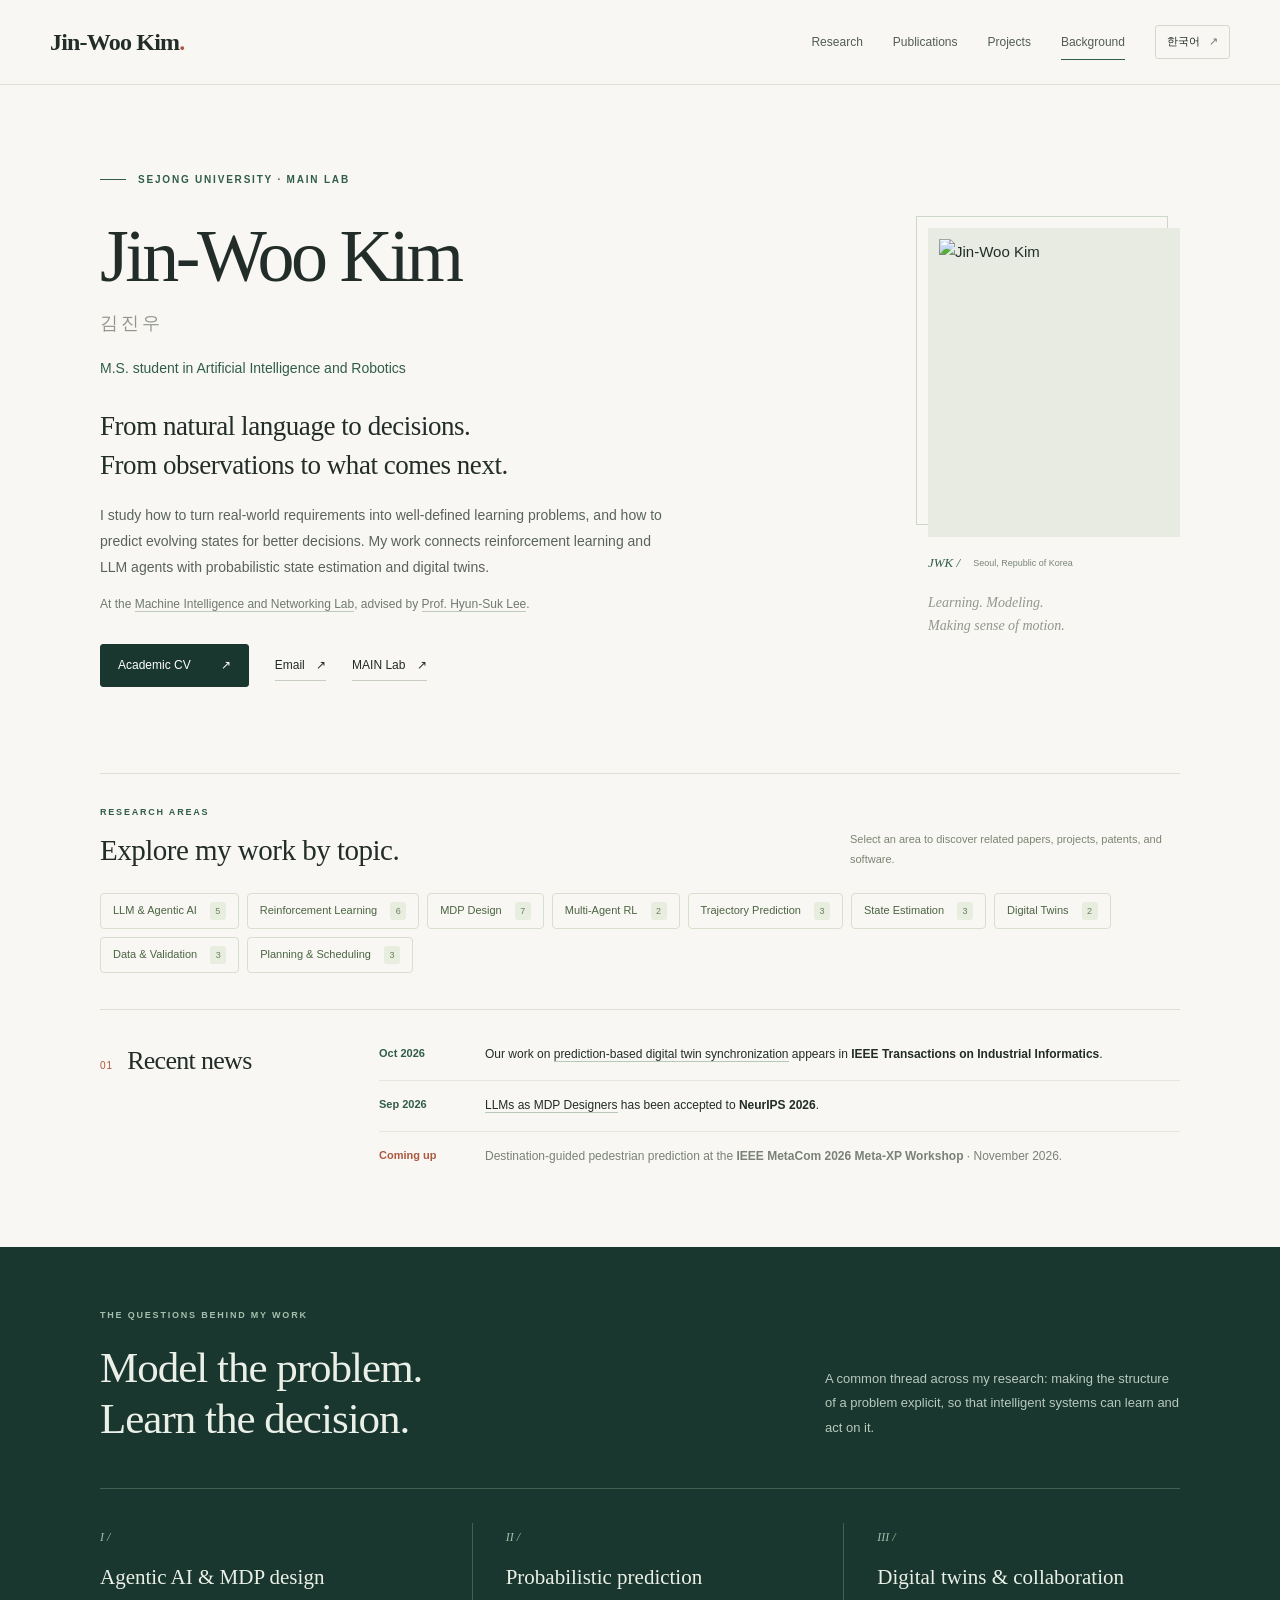
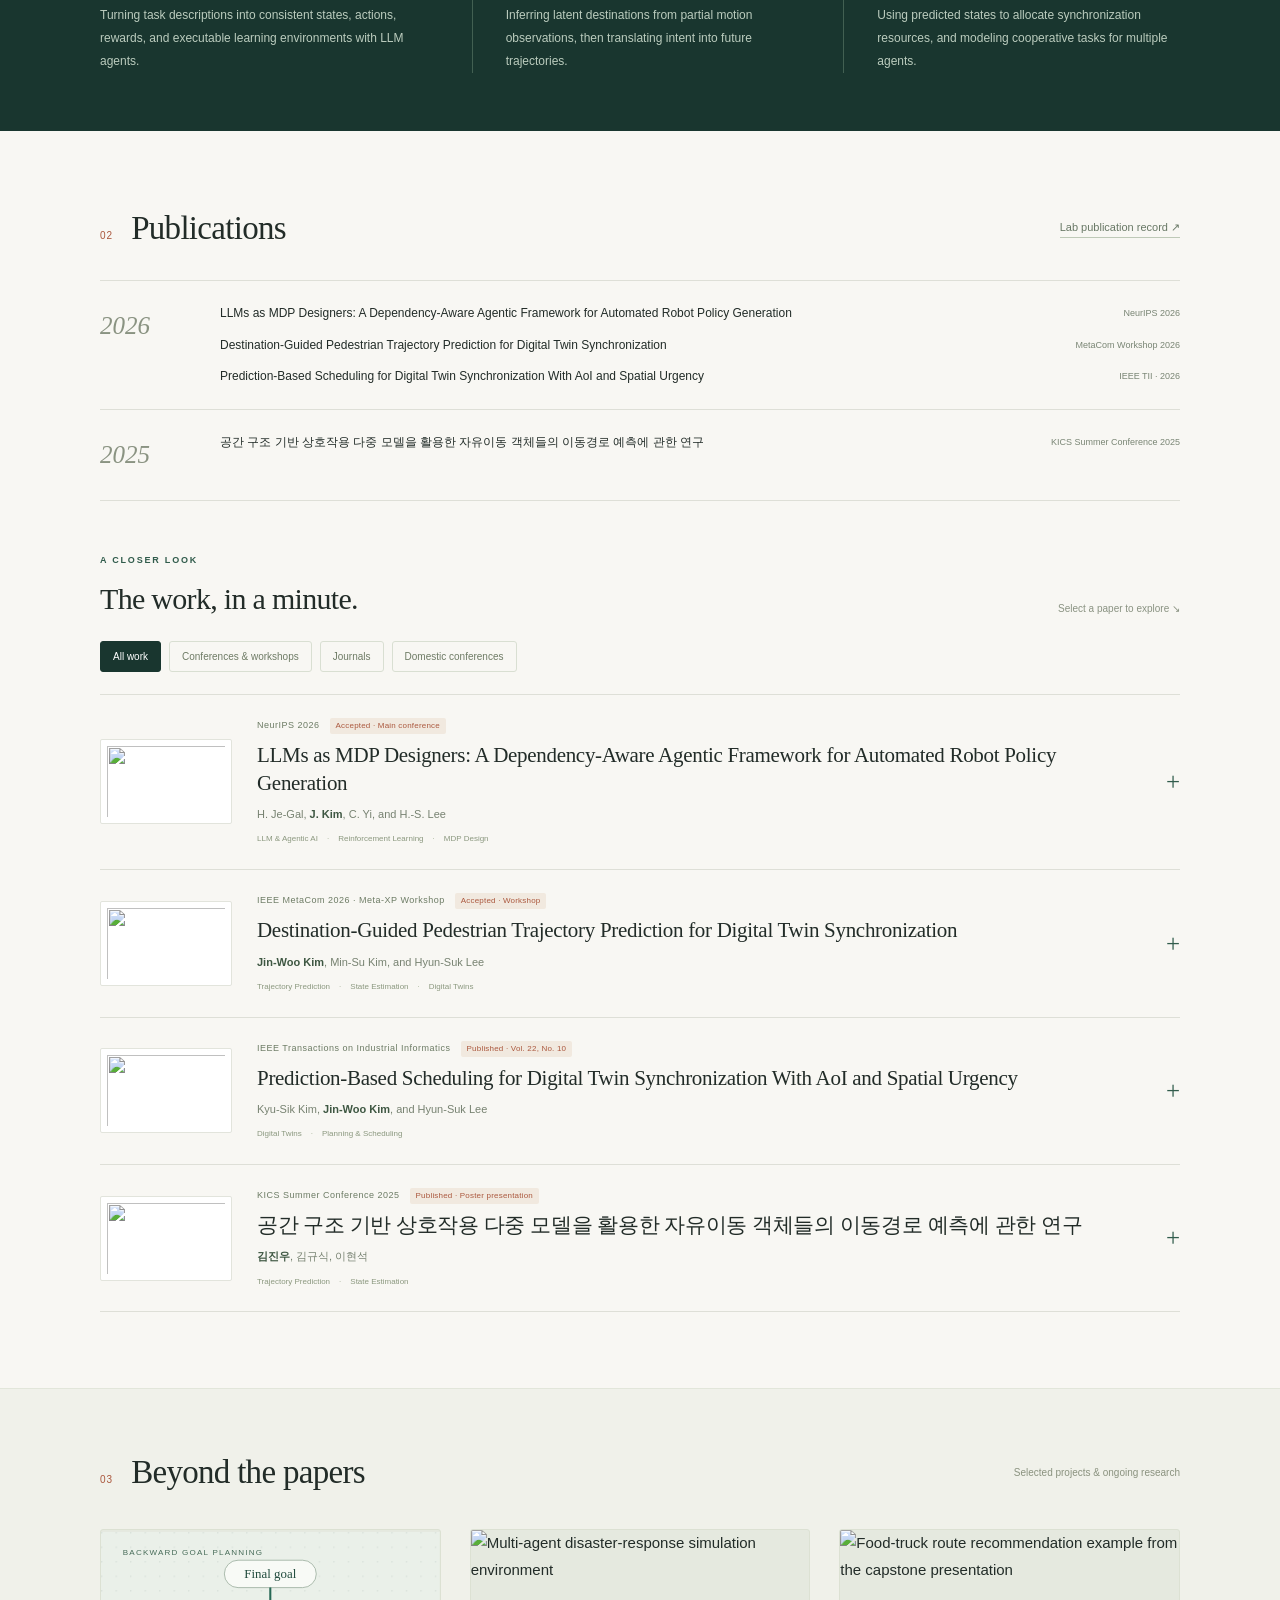
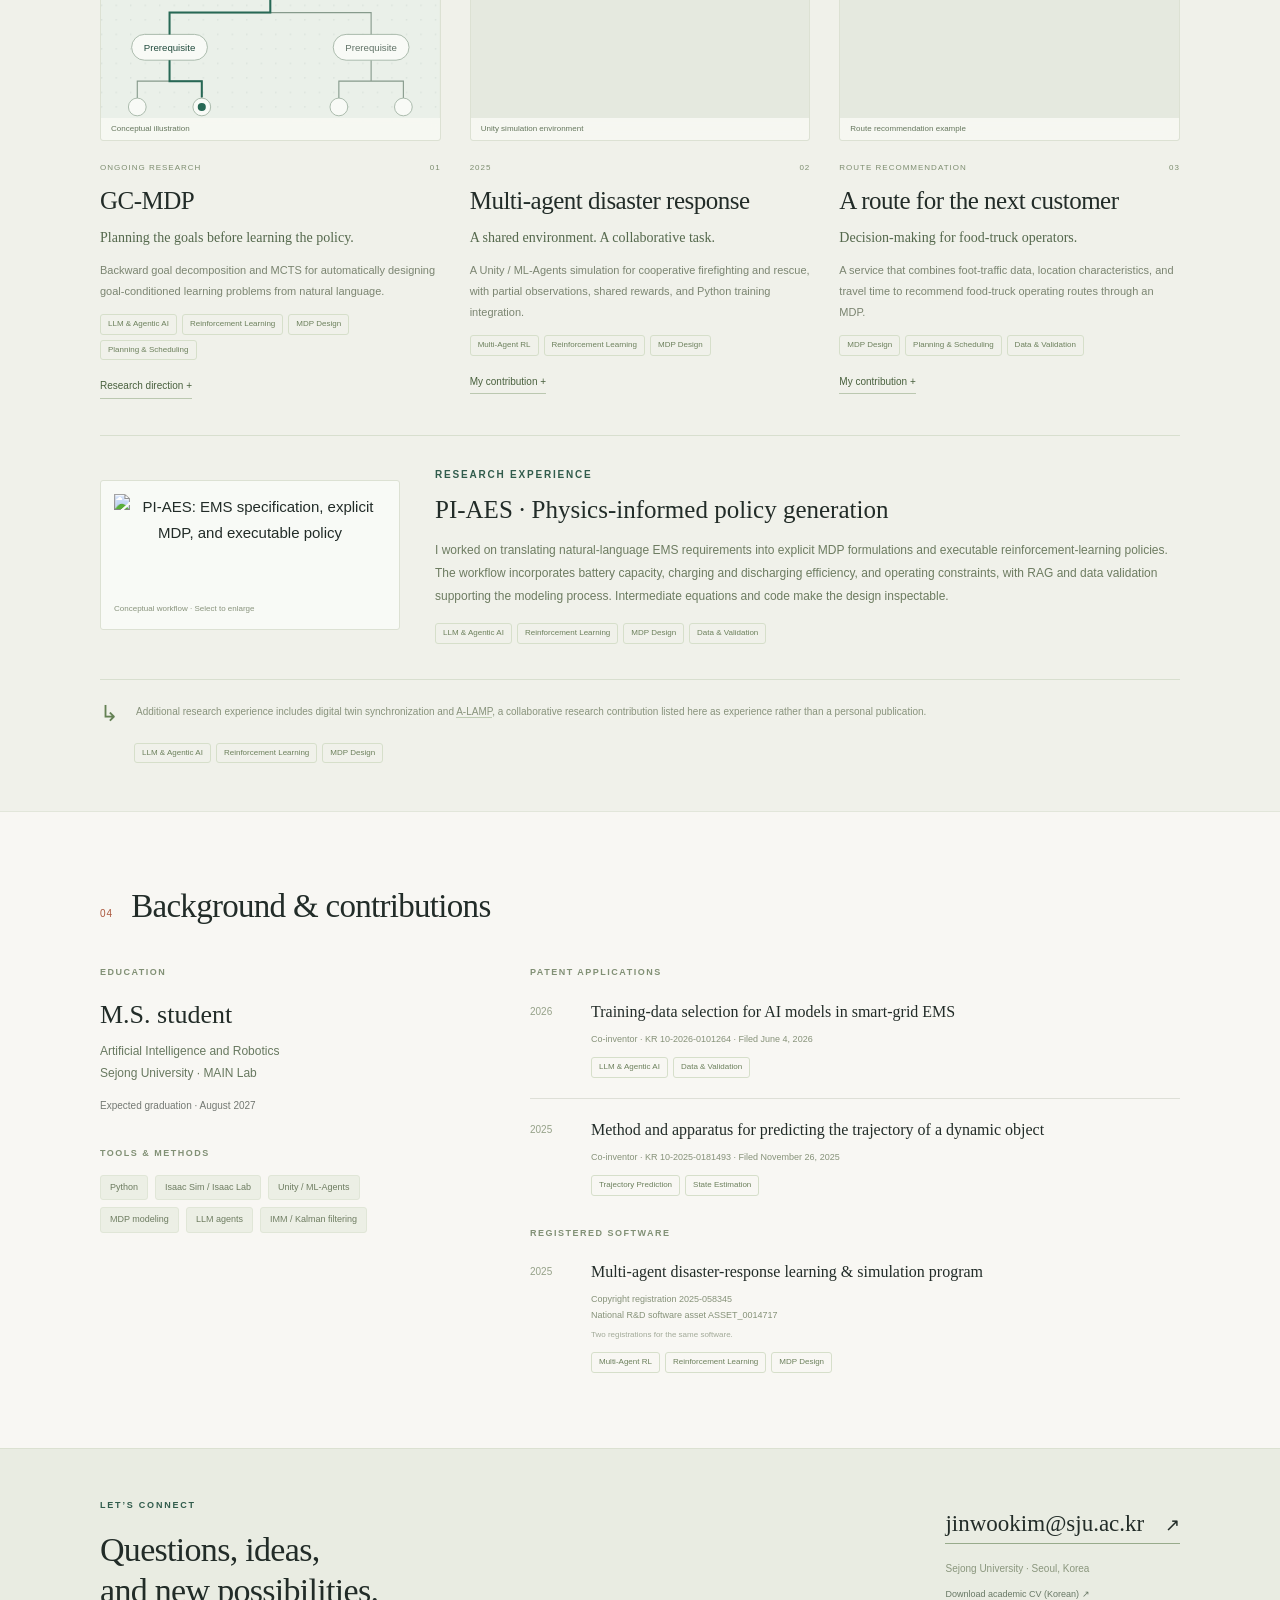
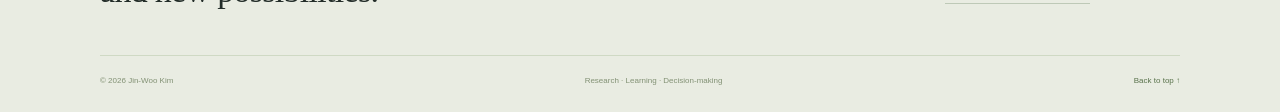
==== index.html @ 7edb37be "Publish Jin-Woo Kim research homepageㄹ" ====
<!doctype html>
<html lang="en">
<head>
  <meta charset="UTF-8">
  <meta name="viewport" content="width=device-width, initial-scale=1">
  <meta name="description" content="Jin-Woo Kim — M.S. student at Sejong University researching reinforcement learning, agentic AI, trajectory prediction, and digital twins.">
  <meta name="theme-color" content="#f8f7f3">
  <link rel="canonical" href="https://jinwookim-554.github.io/">
  <meta property="og:type" content="website">
  <meta property="og:title" content="Jin-Woo Kim · 김진우 | Research &amp; Projects">
  <meta property="og:description" content="세종대학교 김진우의 연구 홈페이지. 강화학습, LLM 에이전트, MDP 설계, 경로 예측, 디지털 트윈 연구와 논문·프로젝트를 소개합니다.">
  <meta property="og:url" content="https://jinwookim-554.github.io/">
  <script type="application/ld+json">{"@context": "https://schema.org", "@type": "Person", "name": "Jin-Woo Kim", "alternateName": "김진우", "url": "https://jinwookim-554.github.io/", "email": "jinwookim@sju.ac.kr", "affiliation": {"@type": "CollegeOrUniversity", "name": "Sejong University"}, "knowsAbout": ["Reinforcement Learning", "Agentic AI", "MDP Design", "Trajectory Prediction", "Digital Twins"]}</script>
  <title>Jin-Woo Kim · 김진우 | Research &amp; Projects</title>
  <link rel="icon" type="image/svg+xml" href="assets/favicon.svg">
  <link rel="stylesheet" href="styles.css">
  <script src="content.js" defer></script>
  <script src="app.js" defer></script>
</head>
<body>
  <a class="skip-link" href="#main">Skip to content</a>
  <header class="site-header">
    <div class="header-inner">
      <a class="wordmark" href="#about" aria-label="Jin-Woo Kim, back to top">Jin-Woo Kim<span>.</span></a>
      <nav aria-label="Main navigation">
        <a href="#research" data-en="Research" data-ko="연구">Research</a>
        <a href="#publications" data-en="Publications" data-ko="논문">Publications</a>
        <a href="#projects" data-en="Projects" data-ko="프로젝트">Projects</a>
        <a href="#background" data-en="Background" data-ko="이력">Background</a>
      </nav>
      <button class="language-switch" id="language-switch" type="button" aria-label="한국어로 보기">한국어 <span aria-hidden="true">↗</span></button>
    </div>
  </header>

  <main id="main">
    <section class="hero wrap" id="about" aria-labelledby="name">
      <div class="hero-copy">
        <p class="eyebrow"><span class="tiny-line"></span> SEJONG UNIVERSITY · MAIN LAB</p>
        <h1 id="name">Jin-Woo Kim<span class="korean-name">김진우</span></h1>
        <p class="position" data-en="M.S. student in Artificial Intelligence and Robotics" data-ko="세종대학교 AI·로봇학과 석사과정">M.S. student in Artificial Intelligence and Robotics</p>
        <p class="hero-lead" data-en="From natural language to decisions.<br>From observations to what comes next." data-ko="자연어에서 의사결정으로.<br>관측에서 다음 순간의 예측으로.">From natural language to decisions.<br>From observations to what comes next.</p>
        <p class="hero-bio" data-en="I study how to turn real-world requirements into well-defined learning problems, and how to predict evolving states for better decisions. My work connects reinforcement learning and LLM agents with probabilistic state estimation and digital twins." data-ko="현실의 요구사항을 학습 가능한 의사결정 문제로 정의하고, 변화하는 상태를 예측해 더 나은 결정을 내리는 방법을 연구합니다. 강화학습·LLM 에이전트와 확률적 상태 추정·디지털 트윈을 연결하고 있습니다.">I study how to turn real-world requirements into well-defined learning problems, and how to predict evolving states for better decisions. My work connects reinforcement learning and LLM agents with probabilistic state estimation and digital twins.</p>
        <p class="affiliation" data-en="At the <a href='https://mainlab.kr/' target='_blank' rel='noopener'>Machine Intelligence and Networking Lab</a>, advised by <a href='https://mainlab.kr/members/' target='_blank' rel='noopener'>Prof. Hyun-Suk Lee</a>." data-ko="<a href='https://mainlab.kr/' target='_blank' rel='noopener'>Machine Intelligence and Networking Lab</a>에서 <a href='https://mainlab.kr/members/' target='_blank' rel='noopener'>이현석 교수님</a>의 지도를 받고 있습니다.">At the <a href="https://mainlab.kr/" target="_blank" rel="noopener">Machine Intelligence and Networking Lab</a>, advised by <a href="https://mainlab.kr/members/" target="_blank" rel="noopener">Prof. Hyun-Suk Lee</a>.</p>
        <div class="profile-links">
          <a class="button-primary" href="assets/Jin-Woo-Kim-CV.pdf" target="_blank" rel="noopener"><span data-en="Academic CV" data-ko="학술 이력서">Academic CV</span><span aria-hidden="true">↗</span></a>
          <a href="mailto:jinwookim@sju.ac.kr">Email <span aria-hidden="true">↗</span></a>
          <a href="https://mainlab.kr/members/#member-1997" target="_blank" rel="noopener">MAIN Lab <span aria-hidden="true">↗</span></a>
        </div>
      </div>
      <figure class="portrait-block">
        <div class="portrait-frame"><img src="assets/portrait.webp" alt="Jin-Woo Kim" width="640" height="800" fetchpriority="high"></div>
        <figcaption><span class="portrait-mark">JWK /</span><span>Seoul, Republic of Korea</span></figcaption>
        <div class="portrait-note" data-en="Learning. Modeling.<br>Making sense of motion." data-ko="학습하고, 모델링하고,<br>움직임을 이해합니다.">Learning. Modeling.<br>Making sense of motion.</div>
      </figure>
    </section>

    <section class="topic-explorer wrap" id="areas" aria-labelledby="areas-title">
      <div class="topic-heading"><div><p class="eyebrow" data-en="RESEARCH AREAS" data-ko="연구 분야">RESEARCH AREAS</p><h2 id="areas-title" data-en="Explore my work by topic." data-ko="연구 분야로 살펴보기.">Explore my work by topic.</h2></div><p data-en="Select an area to discover related papers, projects, patents, and software." data-ko="관심 있는 분야를 누르면 관련 논문·프로젝트·특허·소프트웨어를 모아볼 수 있습니다.">Select an area to discover related papers, projects, patents, and software.</p></div>
      <div id="topic-selector" class="topic-selector" role="group" aria-label="Research areas"></div>
      <div id="topic-results" class="topic-results" hidden>
        <div class="topic-results-heading"><h3 id="topic-results-title" aria-live="polite"></h3><button type="button" id="close-topics" data-en="Close ×" data-ko="닫기 ×">Close ×</button></div>
        <div id="topic-result-list" class="topic-result-list"></div>
      </div>
    </section>

    <section class="news-section wrap" id="news" aria-labelledby="news-title">
      <div class="section-label"><span class="section-number">01</span><h2 id="news-title" data-en="Recent news" data-ko="최근 소식">Recent news</h2></div>
      <div class="news-list">
        <div class="news-row"><time datetime="2026-10">Oct 2026</time><p data-en="Our work on <a href='#paper-pbs'>prediction-based digital twin synchronization</a> appears in <strong>IEEE Transactions on Industrial Informatics</strong>." data-ko="예측 기반 디지털 트윈 동기화 연구가 <strong>IEEE Transactions on Industrial Informatics</strong> 10월호에 게재되었습니다. <a href='#paper-pbs'>논문 보기 ↗</a>">Our work on <a href="#paper-pbs">prediction-based digital twin synchronization</a> appears in <strong>IEEE Transactions on Industrial Informatics</strong>.</p></div>
        <div class="news-row"><time datetime="2026-09">Sep 2026</time><p data-en="<a href='#paper-arpg'>LLMs as MDP Designers</a> has been accepted to <strong>NeurIPS 2026</strong>." data-ko="<a href='#paper-arpg'>LLMs as MDP Designers</a>가 <strong>NeurIPS 2026 메인 컨퍼런스</strong>에 채택되었습니다."><a href="#paper-arpg">LLMs as MDP Designers</a> has been accepted to <strong>NeurIPS 2026</strong>.</p></div>
        <div class="news-row upcoming"><span class="date-label" data-en="Coming up" data-ko="발표 예정">Coming up</span><p data-en="Destination-guided pedestrian prediction at the <strong>IEEE MetaCom 2026 Meta-XP Workshop</strong> · November 2026." data-ko="<strong>IEEE MetaCom 2026 Meta-XP 워크숍</strong>에서 목적지 유도 보행자 경로 예측 연구를 발표할 예정입니다. · 2026년 11월">Destination-guided pedestrian prediction at the <strong>IEEE MetaCom 2026 Meta-XP Workshop</strong> · November 2026.</p></div>
      </div>
    </section>

    <section class="research-section" id="research" aria-labelledby="research-title">
      <div class="wrap">
        <div class="research-heading"><div><p class="eyebrow light" data-en="THE QUESTIONS BEHIND MY WORK" data-ko="연구를 이끄는 질문">THE QUESTIONS BEHIND MY WORK</p><h2 id="research-title" data-en="Model the problem.<br>Learn the decision." data-ko="문제를 모델링하고,<br>의사결정을 학습합니다.">Model the problem.<br>Learn the decision.</h2></div><p data-en="A common thread across my research: making the structure of a problem explicit, so that intelligent systems can learn and act on it." data-ko="문제의 구조를 명시적으로 드러내고, 지능형 시스템이 그 구조를 바탕으로 학습하고 행동하도록 만드는 것이 제 연구의 공통된 주제입니다.">A common thread across my research: making the structure of a problem explicit, so that intelligent systems can learn and act on it.</p></div>
        <div class="research-grid">
          <article><span class="research-index">I /</span><h3 data-en="Agentic AI & MDP design" data-ko="에이전틱 AI와 MDP 설계">Agentic AI & MDP design</h3><p data-en="Turning task descriptions into consistent states, actions, rewards, and executable learning environments with LLM agents." data-ko="LLM 에이전트로 자연어 작업을 일관된 상태·행동·보상과 실행 가능한 학습 환경으로 변환합니다.">Turning task descriptions into consistent states, actions, rewards, and executable learning environments with LLM agents.</p></article>
          <article><span class="research-index">II /</span><h3 data-en="Probabilistic prediction" data-ko="확률적 추론과 경로 예측">Probabilistic prediction</h3><p data-en="Inferring latent destinations from partial motion observations, then translating intent into future trajectories." data-ko="부분적인 이동 관측에서 잠재된 목적지를 추론하고, 이동 의도를 미래 경로 예측에 반영합니다.">Inferring latent destinations from partial motion observations, then translating intent into future trajectories.</p></article>
          <article><span class="research-index">III /</span><h3 data-en="Digital twins & collaboration" data-ko="디지털 트윈과 협업">Digital twins & collaboration</h3><p data-en="Using predicted states to allocate synchronization resources, and modeling cooperative tasks for multiple agents." data-ko="예측 상태에 기반해 동기화 자원을 배분하고, 다중 에이전트의 협업 문제를 설계합니다.">Using predicted states to allocate synchronization resources, and modeling cooperative tasks for multiple agents.</p></article>
        </div>
      </div>
    </section>

    <section class="publications-section wrap" id="publications" aria-labelledby="pub-title">
      <div class="section-heading"><div class="section-label"><span class="section-number">02</span><h2 id="pub-title" data-en="Publications" data-ko="논문">Publications</h2></div><a class="quiet-link" href="https://mainlab.kr/publications/" target="_blank" rel="noopener" data-en="Lab publication record ↗" data-ko="연구실 논문 목록 ↗">Lab publication record ↗</a></div>
      <div id="publication-index" class="publication-index"></div>
      <div class="paper-section-heading" id="work"><div><p class="eyebrow" data-en="A CLOSER LOOK" data-ko="논문 자세히 보기">A CLOSER LOOK</p><h3 data-en="The work, in a minute." data-ko="1분 안에 살펴보는 연구.">The work, in a minute.</h3></div><span class="expand-hint" data-en="Select a paper to explore ↘" data-ko="논문을 누르면 자세히 볼 수 있어요 ↘">Select a paper to explore ↘</span></div>
      <div class="paper-filters" role="group" aria-label="Filter publications">
        <button type="button" data-filter="all" class="active" aria-pressed="true" data-en="All work" data-ko="전체">All work</button>
        <button type="button" data-filter="conference" aria-pressed="false" data-en="Conferences & workshops" data-ko="국제학회·워크숍">Conferences & workshops</button>
        <button type="button" data-filter="journal" aria-pressed="false" data-en="Journals" data-ko="국제저널">Journals</button>
        <button type="button" data-filter="domestic" aria-pressed="false" data-en="Domestic conferences" data-ko="국내학회">Domestic conferences</button>
      </div>
      <p id="filter-status" class="sr-only" aria-live="polite"></p>
      <div id="paper-list" class="paper-list"></div>
    </section>

    <section class="projects-section" id="projects" aria-labelledby="projects-title"><div class="wrap">
      <div class="section-heading"><div class="section-label"><span class="section-number">03</span><h2 id="projects-title" data-en="Beyond the papers" data-ko="프로젝트와 진행 연구">Beyond the papers</h2></div><span class="section-aside" data-en="Selected projects & ongoing research" data-ko="주요 프로젝트와 진행 중인 연구">Selected projects & ongoing research</span></div>
      <div class="project-grid">
        <article class="project-card" id="project-gc"><a class="project-visual gc-visual" href="#gc-details" aria-label="Explore GC-MDP research"><svg viewBox="0 0 420 255" role="img" aria-label="Conceptual diagram of backward goal planning"><defs><pattern id="dots" width="18" height="18" patternUnits="userSpaceOnUse"><circle cx="1" cy="1" r=".7" fill="#c5cfc9"/></pattern></defs><rect width="420" height="255" fill="#eaf0e9"/><rect width="420" height="255" fill="url(#dots)"/><g fill="none" stroke="#869a8c" stroke-width="1.4"><path d="M210 67V100M85 130V100H335V130M85 157V185M45 212V185H125V212M335 157V185M295 212V185H375V212"/></g><g fill="#f8faf6" stroke="#9bad9d"><rect x="153" y="35" width="114" height="34" rx="17"/><rect x="38" y="127" width="94" height="32" rx="16"/><rect x="288" y="127" width="94" height="32" rx="16"/><circle cx="45" cy="217" r="11"/><circle cx="125" cy="217" r="11"/><circle cx="295" cy="217" r="11"/><circle cx="375" cy="217" r="11"/></g><g fill="none" stroke="#276855" stroke-width="2.5"><path d="M210 69V100H85V127M85 159V185H125V205"/></g><circle cx="125" cy="217" r="5" fill="#276855"/><text x="210" y="57" text-anchor="middle" fill="#224c3e" font-family="Georgia,serif" font-size="16">Final goal</text><text x="85" y="148" text-anchor="middle" fill="#224c3e" font-size="12">Prerequisite</text><text x="335" y="148" text-anchor="middle" fill="#617367" font-size="12">Prerequisite</text><text x="27" y="28" fill="#476c59" font-size="10" letter-spacing="1.5">BACKWARD GOAL PLANNING</text></svg><span class="visual-label" data-en="Conceptual illustration" data-ko="연구 개념도">Conceptual illustration</span></a><div class="project-meta"><span data-en="ONGOING RESEARCH" data-ko="진행 중인 연구">ONGOING RESEARCH</span><span>01</span></div><h3>GC-MDP</h3><p class="project-subtitle" data-en="Planning the goals before learning the policy." data-ko="정책을 학습하기 전에 목표의 구조를 계획합니다.">Planning the goals before learning the policy.</p><p data-en="Backward goal decomposition and MCTS for automatically designing goal-conditioned learning problems from natural language." data-ko="최종 목표에서 선행 목표를 역방향으로 구성하고, MCTS로 탐색해 자연어로부터 목표 조건부 학습 문제를 설계하는 연구입니다.">Backward goal decomposition and MCTS for automatically designing goal-conditioned learning problems from natural language.</p><div class="entry-topic-tags" data-topics-for="gc"></div><details id="gc-details" class="project-details"><summary data-en="Research direction +" data-ko="연구 방향 +">Research direction +</summary><p data-en="I am developing goal predicates, path search, and per-goal policy execution. The research investigates how prerequisite structure can guide MDP design while managing the cost of RL evaluation. Full-chain performance remains an experimental research question." data-ko="목표 판정 조건, 경로 탐색, 골별 정책 실행 구조를 개발하고 있습니다. 선행 조건의 구조를 MDP 설계에 활용하면서 강화학습 평가 비용을 관리하는 방법을 연구하며, 전체 실행 체인의 성능은 실험을 통해 검토하고 있습니다.">I am developing goal predicates, path search, and per-goal policy execution. The research investigates how prerequisite structure can guide MDP design while managing the cost of RL evaluation. Full-chain performance remains an experimental research question.</p></details></article>
        <article class="project-card" id="project-marl"><div class="project-visual"><img src="assets/marl.webp" alt="Multi-agent disaster-response simulation environment" width="1200" height="720" loading="lazy"><span class="visual-label" data-en="Unity simulation environment" data-ko="Unity 시뮬레이션 환경">Unity simulation environment</span></div><div class="project-meta"><span>2025</span><span>02</span></div><h3 data-en="Multi-agent disaster response" data-ko="다중 에이전트 재난 대응">Multi-agent disaster response</h3><p class="project-subtitle" data-en="A shared environment. A collaborative task." data-ko="공통의 환경에서 협력하는 여러 에이전트.">A shared environment. A collaborative task.</p><p data-en="A Unity / ML-Agents simulation for cooperative firefighting and rescue, with partial observations, shared rewards, and Python training integration." data-ko="부분 관측·개별 및 공동 보상·충돌 처리를 설계하고 Python 학습 코드와 연동한 Unity·ML-Agents 기반 화재 진압·구조 협업 시뮬레이션입니다.">A Unity / ML-Agents simulation for cooperative firefighting and rescue, with partial observations, shared rewards, and Python training integration.</p><div class="entry-topic-tags" data-topics-for="marl-project"></div><details class="project-details"><summary data-en="My contribution +" data-ko="담당 역할 +">My contribution +</summary><p data-en="Designed the environment and MDP, integrated Python training code, and applied and evaluated HAPPO, QMIX, and ROMA. The work produced a prototype and registered software." data-ko="환경·MDP 설계, 학습 코드 연동, HAPPO·QMIX·ROMA 적용 및 평가를 수행했습니다. 시뮬레이션 시제품을 제작하고 소프트웨어를 등록했습니다.">Designed the environment and MDP, integrated Python training code, and applied and evaluated HAPPO, QMIX, and ROMA. The work produced a prototype and registered software.</p></details></article>
        <article class="project-card" id="project-foodtruck"><div class="project-visual food-visual"><img src="assets/foodtruck.webp" alt="Food-truck route recommendation example from the capstone presentation" width="1260" height="890" loading="lazy"><span class="visual-label" data-en="Route recommendation example" data-ko="영업 경로 추천 예시">Route recommendation example</span></div><div class="project-meta"><span data-en="ROUTE RECOMMENDATION" data-ko="경로 추천 서비스">ROUTE RECOMMENDATION</span><span>03</span></div><h3 data-en="A route for the next customer" data-ko="사장님 여기요">A route for the next customer</h3><p class="project-subtitle" data-en="Decision-making for food-truck operators." data-ko="푸드트럭 상인을 위한 영업 경로 추천.">Decision-making for food-truck operators.</p><p data-en="A service that combines foot-traffic data, location characteristics, and travel time to recommend food-truck operating routes through an MDP." data-ko="유동인구·상권 특성·이동시간을 반영해 영업 경로 추천 문제를 MDP로 정의하고 Value Iteration으로 경로를 생성한 서비스입니다.">A service that combines foot-traffic data, location characteristics, and travel time to recommend food-truck operating routes through an MDP.</p><div class="entry-topic-tags" data-topics-for="foodtruck"></div><details class="project-details"><summary data-en="My contribution +" data-ko="담당 역할 +">My contribution +</summary><p data-en="As an AI team member, I worked on data preprocessing, MDP formulation, route generation with Value Iteration, and integration with the frontend and backend." data-ko="AI 담당 팀원으로 데이터 전처리, MDP 문제 설계, Value Iteration 기반 경로 생성과 프론트엔드·백엔드 연동을 수행했습니다.">As an AI team member, I worked on data preprocessing, MDP formulation, route generation with Value Iteration, and integration with the frontend and backend.</p></details></article>
      </div>
      <article class="research-experience" id="project-piaes">
        <figure><button class="figure-button" type="button" data-image="assets/piaes.svg" data-caption="PI-AES · Conceptual overview of EMS modeling and policy generation" aria-label="Enlarge PI-AES overview"><img src="assets/piaes.svg" alt="PI-AES: EMS specification, explicit MDP, and executable policy" width="980" height="360" loading="lazy"></button><figcaption data-en="Conceptual workflow · Select to enlarge" data-ko="연구 개념도 · 누르면 확대됩니다">Conceptual workflow · Select to enlarge</figcaption></figure>
        <div><p class="eyebrow" data-en="RESEARCH EXPERIENCE" data-ko="연구 경험">RESEARCH EXPERIENCE</p><h3 data-en="PI-AES · Physics-informed policy generation" data-ko="PI-AES · 물리 제약을 반영한 정책 생성">PI-AES · Physics-informed policy generation</h3><p data-en="I worked on translating natural-language EMS requirements into explicit MDP formulations and executable reinforcement-learning policies. The workflow incorporates battery capacity, charging and discharging efficiency, and operating constraints, with RAG and data validation supporting the modeling process. Intermediate equations and code make the design inspectable." data-ko="자연어 에너지관리 요구사항을 명시적인 MDP 수식과 실행 가능한 강화학습 정책으로 연결하는 PI-AES를 연구했습니다. 배터리 용량·충방전 효율·운영 제약을 모델에 반영하고, RAG와 데이터 검증을 활용했습니다. 중간 수식과 코드를 사람이 확인할 수 있도록 모델링과 구현 과정을 구성했습니다.">I worked on translating natural-language EMS requirements into explicit MDP formulations and executable reinforcement-learning policies. The workflow incorporates battery capacity, charging and discharging efficiency, and operating constraints, with RAG and data validation supporting the modeling process. Intermediate equations and code make the design inspectable.</p><div class="entry-topic-tags" data-topics-for="piaes"></div></div>
      </article>
      <div class="collaboration-note" id="project-alamp"><span aria-hidden="true">↳</span><p data-en="Additional research experience includes digital twin synchronization and <a href='https://arxiv.org/abs/2512.11270' target='_blank' rel='noopener'>A-LAMP</a>, a collaborative research contribution listed here as experience rather than a personal publication." data-ko="디지털 트윈 동기화 연구와 <a href='https://arxiv.org/abs/2512.11270' target='_blank' rel='noopener'>A-LAMP</a> 공동 연구에도 참여했습니다. A-LAMP는 개인 논문 실적이 아닌 연구 참여 경험으로 기재합니다.">Additional research experience includes digital twin synchronization and <a href="https://arxiv.org/abs/2512.11270" target="_blank" rel="noopener">A-LAMP</a>, a collaborative research contribution listed here as experience rather than a personal publication.</p><div class="entry-topic-tags" data-topics-for="alamp"></div></div>
    </div></section>

    <section class="background-section wrap" id="background" aria-labelledby="background-title">
      <div class="section-label"><span class="section-number">04</span><h2 id="background-title" data-en="Background & contributions" data-ko="이력과 지식재산">Background & contributions</h2></div>
      <div class="background-grid"><div><h3 class="small-heading" data-en="EDUCATION" data-ko="학력">EDUCATION</h3><p class="education-title" data-en="M.S. student" data-ko="석사과정">M.S. student</p><p data-en="Artificial Intelligence and Robotics<br>Sejong University · MAIN Lab" data-ko="세종대학교 AI·로봇학과<br>Machine Intelligence and Networking Lab">Artificial Intelligence and Robotics<br>Sejong University · MAIN Lab</p><p class="muted small" data-en="Expected graduation · August 2027" data-ko="졸업 예정 · 2027년 8월">Expected graduation · August 2027</p><h3 class="small-heading methods-heading" data-en="TOOLS & METHODS" data-ko="기술과 연구 방법">TOOLS & METHODS</h3><div class="skill-list"><span>Python</span><span>Isaac Sim / Isaac Lab</span><span>Unity / ML-Agents</span><span>MDP modeling</span><span>LLM agents</span><span>IMM / Kalman filtering</span></div></div>
      <div class="ip-column"><h3 class="small-heading" data-en="PATENT APPLICATIONS" data-ko="특허 출원">PATENT APPLICATIONS</h3><article class="ip-entry" id="patent-data"><span class="ip-year">2026</span><div><h4 data-en="Training-data selection for AI models in smart-grid EMS" data-ko="스마트그리드의 EMS를 위한 인공지능 모델의 훈련용 데이터 선정 방법 및 장치">Training-data selection for AI models in smart-grid EMS</h4><p data-en="Co-inventor · KR 10-2026-0101264 · Filed June 4, 2026" data-ko="공동발명자 · 10-2026-0101264 · 2026.06.04 출원">Co-inventor · KR 10-2026-0101264 · Filed June 4, 2026</p><div class="entry-topic-tags" data-topics-for="patent-data"></div></div></article><article class="ip-entry" id="patent-motion"><span class="ip-year">2025</span><div><h4 data-en="Method and apparatus for predicting the trajectory of a dynamic object" data-ko="동적 객체의 경로를 예측하는 방법 및 장치">Method and apparatus for predicting the trajectory of a dynamic object</h4><p data-en="Co-inventor · KR 10-2025-0181493 · Filed November 26, 2025" data-ko="공동발명자 · 10-2025-0181493 · 2025.11.26 출원">Co-inventor · KR 10-2025-0181493 · Filed November 26, 2025</p><div class="entry-topic-tags" data-topics-for="patent-motion"></div></div></article><h3 class="small-heading software-heading" data-en="REGISTERED SOFTWARE" data-ko="소프트웨어 등록">REGISTERED SOFTWARE</h3><article class="ip-entry" id="software-marl"><span class="ip-year">2025</span><div><h4 data-en="Multi-agent disaster-response learning & simulation program" data-ko="다중 에이전트 및 유니티 엔진 기반 재난 상황 대처를 위한 학습 및 시뮬레이션 프로그램">Multi-agent disaster-response learning & simulation program</h4><p data-en="Copyright registration 2025-058345<br>National R&D software asset ASSET_0014717" data-ko="저작권 등록 2025-058345<br>국가R&D 소프트웨어 자산 ASSET_0014717">Copyright registration 2025-058345<br>National R&D software asset ASSET_0014717</p><span class="registration-note" data-en="Two registrations for the same software." data-ko="동일한 소프트웨어에 대한 두 가지 등록입니다.">Two registrations for the same software.</span><div class="entry-topic-tags" data-topics-for="software-marl"></div></div></article></div></div>
    </section>

    <footer class="site-footer"><div class="wrap"><div class="footer-top"><div><p class="eyebrow" data-en="LET’S CONNECT" data-ko="연락처">LET’S CONNECT</p><h2 data-en="Questions, ideas,<br>and new possibilities." data-ko="질문과 아이디어,<br>새로운 가능성을 나눕니다.">Questions, ideas,<br>and new possibilities.</h2></div><div class="footer-contact"><a class="email-link" href="mailto:jinwookim@sju.ac.kr">jinwookim@sju.ac.kr <span aria-hidden="true">↗</span></a><p>Sejong University · Seoul, Korea</p><a class="quiet-link" href="assets/Jin-Woo-Kim-CV.pdf" target="_blank" rel="noopener" data-en="Download academic CV (Korean) ↗" data-ko="학술 이력서 PDF 보기 ↗">Download academic CV (Korean) ↗</a></div></div><div class="footer-bottom"><span>© 2026 Jin-Woo Kim</span><span data-en="Research · Learning · Decision-making" data-ko="연구 · 학습 · 의사결정">Research · Learning · Decision-making</span><a href="#about" data-en="Back to top ↑" data-ko="맨 위로 ↑">Back to top ↑</a></div></div></footer>
  </main>
  <dialog id="figure-dialog" aria-labelledby="figure-caption"><button id="close-figure" type="button" aria-label="Close image">Close <span aria-hidden="true">×</span></button><img id="figure-full" alt=""><p id="figure-caption"></p></dialog>
  <noscript><p class="noscript-note">Enable JavaScript to explore publications and use the language switch. Profile, research, projects, and CV remain available above.</p></noscript>
</body>
</html>
---- styles.css ----
@charset "UTF-8";
:root{--paper:#f8f7f3;--ink:#222c28;--muted:#747973;--green:#315c4c;--deep:#19362f;--line:#dedfd7;--accent:#ab583e;--serif:Georgia,"Times New Roman","Batang",serif;--sans:"Segoe UI","Malgun Gothic",Arial,sans-serif}
*{box-sizing:border-box}html{scroll-behavior:smooth;scroll-padding-top:110px}body{margin:0;color:var(--ink);background:var(--paper);font-family:var(--sans);font-size:15px;line-height:1.75;-webkit-font-smoothing:antialiased}a{color:inherit;text-decoration:none}a:hover{color:var(--green)}button{font:inherit;color:inherit;cursor:pointer}img{max-width:100%;display:block}button,a,summary{touch-action:manipulation}a:focus-visible,button:focus-visible,summary:focus-visible{outline:2px solid var(--accent);outline-offset:5px}h1,h2,h3,h4,p,figure{margin:0}h1,h2,h3,h4{font-weight:400}.wrap{width:min(1080px,calc(100% - 96px));margin-inline:auto}.muted{color:var(--muted)}.small{font-size:13px}.sr-only{position:absolute;width:1px;height:1px;padding:0;margin:-1px;overflow:hidden;clip:rect(0,0,0,0);white-space:nowrap;border:0}.skip-link{position:fixed;top:-80px;left:20px;z-index:100;background:var(--deep);color:#fff;padding:12px 20px}.skip-link:focus{top:12px}.site-header{position:sticky;top:0;z-index:20;background:rgba(248,247,243,.96);border-bottom:1px solid var(--line);backdrop-filter:blur(12px)}.header-inner{width:min(1180px,calc(100% - 72px));height:84px;display:flex;align-items:center;justify-content:space-between;margin:auto;gap:30px}.wordmark{font-family:var(--serif);font-size:24px;font-weight:700;letter-spacing:-.8px;white-space:nowrap}.wordmark span{color:var(--accent)}nav{display:flex;gap:30px;margin-left:auto}nav a{font-size:12px;color:#535d55;position:relative;padding:7px 0}nav a::after{content:"";position:absolute;bottom:0;left:0;height:1px;width:0;background:var(--green);transition:width .2s}nav a:hover::after,nav a.current::after{width:100%}.language-switch{border:1px solid #d4d9ce;border-radius:3px;background:transparent;font-size:11px;line-height:1.4;padding:8px 11px;white-space:nowrap;min-width:70px}.language-switch span{margin-left:6px;color:var(--muted)}.language-switch:hover{background:#ecefe7}
.hero{padding-top:86px;padding-bottom:86px;display:grid;grid-template-columns:minmax(0,1fr) 252px;gap:100px;align-items:center}.eyebrow{font-size:10px;letter-spacing:1.8px;font-weight:600;color:var(--green);display:flex;align-items:center;gap:12px}.tiny-line{width:26px;height:1px;background:var(--green)}h1{font-family:var(--serif);font-size:74px;line-height:1.12;letter-spacing:-3.5px;margin-top:26px;font-weight:400}.korean-name{display:block;font-family:var(--sans);font-size:18px;line-height:1.4;letter-spacing:3px;color:#92968d;margin-top:14px}.position{font-size:14px;margin-top:19px;color:var(--green)}.hero-lead{font-family:var(--serif);font-size:27px;line-height:1.44;letter-spacing:-.45px;margin-top:27px}.hero-bio{font-size:14px;line-height:1.85;color:#59635b;max-width:575px;margin-top:18px}.affiliation{font-size:12px;color:#707a71;margin-top:14px;line-height:1.8}.affiliation a{border-bottom:1px solid #bfcabc}.profile-links{display:flex;gap:26px;align-items:center;margin-top:28px;font-size:12px}.profile-links a:not(.button-primary){border-bottom:1px solid #c6cdc1;padding:4px 0}.profile-links a span[aria-hidden]{margin-left:8px}.button-primary{display:inline-flex;align-items:center;justify-content:center;gap:22px;background:var(--deep);color:#fff;border:1px solid var(--deep);padding:10px 17px;border-radius:3px;font-size:12px}.button-primary:hover{color:#fff;background:#325c4d}.portrait-block{align-self:center;position:relative;padding-bottom:62px;margin-top:7px}.portrait-frame{position:relative;padding:11px;background:#e7ebe2;width:252px}.portrait-frame::before{content:"";position:absolute;inset:-12px 12px 12px -12px;border:1px solid #cdd7c9;z-index:-1}.portrait-frame img{width:230px;height:287.5px;object-fit:cover;object-position:center}.portrait-block figcaption{display:flex;gap:13px;margin-top:15px;align-items:center;font-size:9px;color:#7a8479}.portrait-mark{font-family:var(--serif);font-size:13px;color:var(--green);font-style:italic}.portrait-note{font-family:var(--serif);font-style:italic;color:#91988b;font-size:14px;line-height:1.6;position:absolute;bottom:0;left:0}.section-label{display:flex;align-items:baseline;gap:18px}.section-number{font-size:10px;letter-spacing:1px;color:var(--accent)}.section-label h2{font-family:var(--serif);font-size:33px;line-height:1.3;letter-spacing:-.7px}.section-heading{display:flex;justify-content:space-between;align-items:center;gap:25px}.news-section{border-top:1px solid var(--line);padding-top:34px;padding-bottom:65px;display:grid;grid-template-columns:245px minmax(0,1fr);gap:34px}.news-section .section-label{gap:14px}.news-section h2{font-size:26px}.news-row{display:grid;grid-template-columns:85px minmax(0,1fr);gap:21px;font-size:12px;line-height:1.75;padding:0 0 15px}.news-row+.news-row{border-top:1px solid #e5e7df;padding-top:14px}.news-row time,.date-label{font-size:11px;color:var(--green);font-weight:600;white-space:nowrap}.news-row a{border-bottom:1px solid #bac8b8}.news-row strong{font-weight:600}.upcoming p{color:#7a8177}.upcoming .date-label{color:var(--accent)}
.research-section{background:var(--deep);color:#eaf0e7;padding:61px 0 58px}.research-heading{display:flex;justify-content:space-between;gap:90px;align-items:flex-end}.eyebrow.light{color:#a4bfad;letter-spacing:1.8px;font-size:9px}.research-heading h2{font-family:var(--serif);font-size:43px;line-height:1.19;letter-spacing:-1px;margin-top:19px}.research-heading>p{max-width:355px;font-size:13px;line-height:1.9;color:#b8c9bd;margin-bottom:4px}.research-grid{display:grid;grid-template-columns:repeat(3,minmax(0,1fr));gap:35px;margin-top:43px;padding-top:34px;border-top:1px solid #426052}.research-grid article+article{border-left:1px solid #426052;padding-left:33px}.research-index{font-family:var(--serif);font-size:12px;color:#a5bdab;font-style:italic}.research-grid h3{font-family:var(--serif);font-size:21px;line-height:1.35;margin-top:14px}.research-grid p{font-size:12px;line-height:1.9;color:#bbccbe;margin-top:13px}.research-topics{display:block;font-size:9px;line-height:1.8;color:#9bb9a2;margin-top:23px}
.publications-section{padding-top:76px;padding-bottom:76px}.quiet-link{font-size:11px;color:#687865;border-bottom:1px solid #bec9b7;white-space:nowrap}.publication-index{margin-top:31px;border-top:1px solid var(--line)}.publication-year{display:grid;grid-template-columns:100px minmax(0,1fr);gap:20px;border-bottom:1px solid var(--line);padding:23px 0}.year-label{font-family:var(--serif);font-size:25px;color:#8a9382;font-style:italic}.compact-papers{display:flex;flex-direction:column;gap:12px}.compact-paper{display:grid;grid-template-columns:minmax(0,1fr) 140px;gap:20px;align-items:start}.compact-paper a{font-size:12px;line-height:1.6}.compact-paper a:hover{text-decoration:underline;text-underline-offset:4px}.compact-venue{font-size:9px;color:#798574;text-align:right;padding-top:2px}.paper-section-heading{display:flex;justify-content:space-between;align-items:flex-end;margin-top:52px;gap:20px}.paper-section-heading .eyebrow{font-size:9px}.paper-section-heading h3{font-family:var(--serif);font-size:30px;letter-spacing:-.7px;line-height:1.3;margin-top:10px}.expand-hint{font-size:10px;color:#8a9382;white-space:nowrap}.paper-filters{display:flex;gap:8px;flex-wrap:wrap;margin-top:23px;margin-bottom:22px}.paper-filters button{font-size:10px;line-height:1.5;padding:7px 12px;border:1px solid #d9dfd2;border-radius:3px;background:transparent;color:#6e7b65}.paper-filters button:hover{background:#eef0e9}.paper-filters button.active{background:var(--deep);color:#fff;border-color:var(--deep)}.paper-list{border-top:1px solid var(--line)}.paper{border-bottom:1px solid var(--line)}.paper[hidden]{display:none}.paper>summary{list-style:none;display:grid;grid-template-columns:132px minmax(0,1fr) 25px;gap:25px;padding:23px 0;align-items:center;cursor:pointer}.paper>summary::-webkit-details-marker{display:none}.paper-thumb{width:132px;height:85px;background:#fff;object-fit:contain;border:1px solid #e2e4dc;padding:6px;border-radius:2px;transition:transform .2s}.paper>summary:hover .paper-thumb{transform:translateY(-2px)}.paper-kicker{display:flex;align-items:center;gap:10px;flex-wrap:wrap;font-size:9px;letter-spacing:.5px;color:#6c7b64;margin-bottom:7px}.paper-status{color:var(--accent);background:#f1e9df;line-height:1.5;padding:2px 6px;border-radius:2px;font-size:8px;letter-spacing:.2px}.paper-title{font-family:var(--serif);font-size:21px;line-height:1.35;letter-spacing:-.3px}.paper-authors{font-size:11px;color:#778271;margin-top:8px}.paper-authors strong{font-weight:600;color:#3e5742}.paper-plus{font-family:var(--serif);font-size:25px;color:var(--green);justify-self:end;font-weight:400;transition:transform .25s}.paper[open] .paper-plus{transform:rotate(45deg)}.paper[open]>summary{padding-bottom:18px}.paper-content{padding:0 0 29px 157px}.paper-figure{background:#fff;border:1px solid #e3e6de;border-radius:3px;padding:16px;margin-top:2px}.figure-button{display:block;background:transparent;border:0;width:100%;padding:0;cursor:zoom-in}.paper-figure img{max-height:300px;width:100%;object-fit:contain}.paper-figure figcaption{margin-top:10px;color:#8b9386;font-size:9px}.paper-description{font-size:13px;line-height:1.9;margin-top:22px;max-width:740px;color:#5b6959}.paper-intro-label{font-size:9px;letter-spacing:1px;color:var(--accent);margin-top:22px}.paper-intro-label+.paper-description{margin-top:8px}.paper-contribution{font-size:11px;line-height:1.85;margin-top:15px;padding-left:14px;border-left:2px solid #bdcbb7;color:#6c7964}.paper-actions{display:flex;gap:21px;flex-wrap:wrap;margin-top:20px}.paper-actions a{font-size:10px;color:var(--green);border-bottom:1px solid #b6c5ae}.ongoing-work{display:flex;align-items:flex-start;gap:16px;padding:23px 26px;margin-top:26px;background:#eeefe7;border-radius:3px}.ongoing-dot{width:7px;height:7px;flex-shrink:0;border-radius:50%;background:#a37540;margin-top:8px}.ongoing-work h4{font-family:var(--serif);font-size:18px;line-height:1.45}.ongoing-work p{font-size:11px;color:#7a8271;line-height:1.85;margin-top:6px;max-width:720px}.text-badge{white-space:nowrap;font-size:9px;border:1px solid #d6dcca;border-radius:2px;padding:3px 8px;margin-left:auto;color:#849078}
.projects-section{background:#f0f1ea;padding:62px 0 48px;border-top:1px solid #e2e6da;border-bottom:1px solid #e2e6da}.section-aside{font-size:10px;color:#8a927f}.project-grid{display:grid;grid-template-columns:repeat(3,minmax(0,1fr));gap:29px;margin-top:35px}.project-visual{display:block;aspect-ratio:1.61;position:relative;overflow:hidden;border-radius:3px;background:#e5e9df;border:1px solid #dce1d3}.project-visual img{width:100%;height:100%;object-fit:cover}.project-visual svg{display:block;width:100%;height:100%}.visual-label{position:absolute;bottom:0;left:0;right:0;background:rgba(248,249,243,.91);padding:5px 10px;color:#65765d;font-size:8px;line-height:1.5;backdrop-filter:blur(7px)}.food-visual img{object-fit:cover}.project-meta{display:flex;justify-content:space-between;font-size:8px;letter-spacing:1px;color:#7d8d70;margin-top:20px}.project-card h3{font-family:var(--serif);font-size:25px;line-height:1.27;margin-top:10px;letter-spacing:-.5px}.project-subtitle{font-family:var(--serif);font-size:14px;line-height:1.6;color:#54684c;margin-top:10px}.project-card>p:not(.project-subtitle){font-size:11px;line-height:1.9;color:#7b8571;margin-top:11px}.project-details{margin-top:17px}.project-details summary{list-style:none;cursor:pointer;font-size:10px;color:#49613e;border-bottom:1px solid #bbc8b0;width:fit-content;padding-bottom:3px}.project-details summary::-webkit-details-marker{display:none}.project-details p{font-size:11px;line-height:1.85;color:#6d7c61;margin-top:12px}.collaboration-note{display:flex;gap:18px;border-top:1px solid #d8dfcf;margin-top:35px;padding-top:23px;font-size:10px;color:#88937c}.collaboration-note>span{font-family:var(--serif);font-size:22px;line-height:1;color:#648154}.collaboration-note a{border-bottom:1px solid #bdcbb2}
.background-section{padding-top:73px;padding-bottom:75px}.background-grid{display:grid;grid-template-columns:330px minmax(0,1fr);gap:100px;margin-top:37px}.small-heading{font-family:var(--sans);font-size:9px;letter-spacing:1.5px;font-weight:600;color:#819075;line-height:1.6}.education-title{font-family:var(--serif);font-size:26px;line-height:1.3;margin-top:18px}.education-title+p{font-size:12px;line-height:1.8;color:#687960;margin-top:10px}.education-title~.small{font-size:10px;margin-top:12px}.methods-heading{margin-top:32px}.skill-list{display:flex;gap:7px;flex-wrap:wrap;margin-top:14px}.skill-list span{font-size:9px;color:#6d7c60;background:#ecefe5;border:1px solid #e0e6d7;border-radius:3px;padding:4px 9px}.ip-entry{display:grid;grid-template-columns:40px minmax(0,1fr);gap:21px;margin-top:20px}.ip-entry+.ip-entry{padding-top:19px;border-top:1px solid var(--line)}.ip-year{font-size:10px;color:#95a188;padding-top:3px}.ip-entry h4{font-family:var(--serif);font-size:16px;line-height:1.5}.ip-entry p{font-size:9px;line-height:1.8;color:#869279;margin-top:7px}.software-heading{margin-top:30px}.registration-note{font-size:8px;color:#a2aa98;display:block;margin-top:5px}.site-footer{background:#e9ece2;border-top:1px solid #dbe1d1;padding:49px 0 24px}.footer-top{display:flex;align-items:center;justify-content:space-between;gap:50px}.footer-top .eyebrow{font-size:9px}.footer-top h2{font-family:var(--serif);font-size:34px;line-height:1.2;letter-spacing:-.7px;margin-top:16px}.email-link{font-family:var(--serif);font-size:23px;border-bottom:1px solid #98ab8c;padding-bottom:7px}.email-link span{font-size:18px;margin-left:15px}.footer-contact p{font-size:10px;color:#8a967d;margin-top:15px}.footer-contact .quiet-link{display:inline-block;font-size:9px;margin-top:10px}.footer-bottom{border-top:1px solid #cfd9c4;display:flex;justify-content:space-between;gap:20px;margin-top:43px;padding-top:18px;font-size:8px;color:#829174}.footer-bottom a{color:#59724b}dialog{border:0;border-radius:6px;padding:45px 25px 20px;background:#fff;color:var(--ink);width:min(1100px,94vw);max-height:90vh;box-shadow:0 20px 100px #0004}dialog::backdrop{background:#11261ed4;backdrop-filter:blur(5px)}dialog img{max-height:70vh;object-fit:contain;width:100%;margin:auto}dialog p{font-size:11px;color:#718166;text-align:center;margin-top:15px}#close-figure{position:absolute;right:17px;top:10px;background:transparent;border:0;font-size:11px}#close-figure span{font-size:22px;margin-left:10px}.noscript-note{padding:20px;text-align:center;font-size:12px}
html[lang="ko"] h1{font-family:var(--serif)}html[lang="ko"] .hero-lead{font-family:var(--sans);font-size:23px;line-height:1.55;letter-spacing:-.8px}html[lang="ko"] .research-heading h2{font-family:var(--sans);font-size:35px;line-height:1.5;letter-spacing:-1.2px}html[lang="ko"] .research-grid h3{font-family:var(--sans);font-size:18px}html[lang="ko"] .section-label h2,html[lang="ko"] .paper-section-heading h3,html[lang="ko"] .footer-top h2{font-family:var(--sans);letter-spacing:-1px}html[lang="ko"] .section-label h2{font-size:27px}html[lang="ko"] .news-section h2{font-size:23px}html[lang="ko"] .paper-title.ko-title{font-family:var(--sans);font-size:18px;line-height:1.5}html[lang="ko"] .project-card h3{font-family:var(--sans);font-size:22px;line-height:1.5}html[lang="ko"] .ip-entry h4{font-family:var(--sans);font-size:13px}html[lang="ko"] .footer-top h2{font-size:30px;line-height:1.5}
@media(min-width:1500px){.wrap{width:1120px}.hero{gap:135px}.hero-bio{font-size:15px}}
@media(max-width:1000px){.wrap{width:calc(100% - 72px)}.hero{gap:55px;grid-template-columns:minmax(0,1fr) 230px}h1{font-size:63px}.hero-lead{font-size:24px}.portrait-frame{width:230px}.portrait-frame img{width:208px;height:260px}.news-section{grid-template-columns:210px minmax(0,1fr);gap:20px}.research-heading{gap:50px}.research-heading h2{font-size:36px}.research-heading>p{max-width:300px}.research-grid{gap:22px}.research-grid article+article{padding-left:22px}.background-grid{gap:55px;grid-template-columns:290px minmax(0,1fr)}nav{gap:20px}.header-inner{gap:22px}.project-card h3{font-size:22px}}
@media(max-width:760px){html{scroll-padding-top:128px}.header-inner{height:auto;min-height:104px;flex-wrap:wrap;padding:15px 0 10px;gap:10px;width:calc(100% - 40px)}.wordmark{font-size:22px;order:0}.language-switch{order:1;margin-left:auto}nav{order:2;width:100%;justify-content:space-between;gap:15px;margin:0}nav a{font-size:11px;padding:4px 0}.wrap{width:calc(100% - 40px)}.hero{padding-top:47px;padding-bottom:45px;gap:32px;grid-template-columns:minmax(0,1fr) 160px;align-items:start}.hero-copy{display:contents}.hero .eyebrow{grid-column:1/-1;font-size:8px;letter-spacing:1.2px}.hero h1{font-size:49px;grid-column:1;grid-row:2;letter-spacing:-2.4px;margin-top:0;align-self:center}.korean-name{font-size:16px;letter-spacing:2px;margin-top:9px}.hero .position{grid-column:1;grid-row:3;font-size:12px;margin-top:-18px;align-self:start}.portrait-block{grid-column:2;grid-row:2/4;width:150px;margin:8px 0 0 10px;padding:0}.portrait-frame{width:150px;padding:7px}.portrait-frame img{width:136px;height:170px}.portrait-frame::before{inset:-8px 8px 8px -8px}.portrait-block figcaption{margin-top:8px;font-size:7px;gap:7px;line-height:1.5}.portrait-mark{font-size:10px;white-space:nowrap}.portrait-note{display:none}.hero-lead,.hero-bio,.affiliation,.profile-links{grid-column:1/-1;margin-top:0}.hero-lead{font-size:26px;grid-row:4}.hero-bio{font-size:13px;margin-top:-17px}.affiliation{font-size:11px;margin-top:-18px}.profile-links{margin-top:-9px;gap:24px}.news-section{display:block;padding-top:26px;padding-bottom:39px}.news-list{margin-top:23px}.news-row{grid-template-columns:72px minmax(0,1fr);font-size:11px;gap:15px}.news-row time,.date-label{font-size:10px}.research-section{padding:40px 0}.research-heading{display:block}.research-heading h2{font-size:36px}.research-heading>p{margin-top:22px;max-width:550px;font-size:12px}.research-grid{grid-template-columns:1fr;margin-top:28px;padding-top:24px;gap:24px}.research-grid article{display:grid;grid-template-columns:30px minmax(0,1fr);gap:0 12px}.research-grid article+article{border-left:0;padding-left:0;border-top:1px solid #426052;padding-top:24px}.research-grid h3{margin:0;font-size:22px}.research-index{padding-top:5px}.research-grid p,.research-topics{grid-column:2}.research-grid p{font-size:12px;margin-top:10px}.research-topics{margin-top:12px}.publications-section{padding:45px 0}.section-label h2{font-size:29px}.section-heading{align-items:flex-start;gap:10px;flex-wrap:wrap}.section-heading>.quiet-link{margin-left:32px;font-size:10px}.publication-year{grid-template-columns:58px minmax(0,1fr);gap:10px;padding:19px 0}.year-label{font-size:22px}.compact-paper{display:block}.compact-paper a{font-size:11px}.compact-venue{text-align:left;font-size:8px;margin-top:4px}.compact-papers{gap:16px}.paper-section-heading{margin-top:36px;display:block}.paper-section-heading h3{font-size:28px}.expand-hint{display:block;margin-top:12px;font-size:9px}.paper-filters{gap:6px;margin-top:17px;margin-bottom:17px}.paper-filters button{font-size:9px;padding:6px 9px}.paper>summary{grid-template-columns:80px minmax(0,1fr) 15px;gap:13px;padding:20px 0;align-items:start}.paper-thumb{width:80px;height:60px;margin-top:5px;padding:3px}.paper-kicker{font-size:8px;gap:5px;margin-bottom:5px}.paper-title{font-size:18px;line-height:1.35}.paper-authors{font-size:9px;line-height:1.7;margin-top:7px}.paper-plus{font-size:21px}.paper-content{padding:0 0 23px 0}.paper-figure{padding:11px}.paper-description{font-size:12px}.paper-contribution{font-size:10px}.ongoing-work{padding:18px;gap:10px;flex-wrap:wrap}.ongoing-work>div{flex:1}.ongoing-work h4{font-size:17px}.ongoing-work p{font-size:10px}.ongoing-work>.text-badge{display:none}.projects-section{padding:39px 0}.section-aside{margin-left:32px}.project-grid{grid-template-columns:1fr;gap:35px;margin-top:27px}.project-card{display:grid;grid-template-columns:1fr 1fr;gap:0 24px}.project-visual{grid-column:1;grid-row:1/7;align-self:start;margin-top:0;aspect-ratio:1.3}.project-meta,.project-card h3,.project-card>p,.project-details{grid-column:2}.project-meta{margin-top:0;font-size:7px}.project-card h3{font-size:22px;margin-top:9px}.project-subtitle{font-size:13px;margin-top:7px}.project-card>p:not(.project-subtitle){font-size:10px;margin-top:9px}.project-details{margin-top:12px}.visual-label{font-size:7px}.collaboration-note{font-size:9px;margin-top:30px}.background-section{padding:44px 0}.background-grid{grid-template-columns:1fr;gap:35px;margin-top:27px}.methods-heading{margin-top:24px}.skill-list{max-width:400px}.ip-column{border-top:1px solid var(--line);padding-top:27px}.ip-entry h4{font-size:17px}.ip-entry p{font-size:10px}.registration-note{font-size:9px}.site-footer{padding-top:35px}.footer-top{display:block}.footer-top h2{font-size:33px}.footer-contact{margin-top:27px}.email-link{font-size:24px}.footer-bottom{margin-top:30px;font-size:8px;flex-wrap:wrap;gap:12px}.footer-bottom>span:nth-child(2){display:none}html[lang="ko"] .hero-lead{font-size:23px}html[lang="ko"] .research-heading h2{font-size:30px}html[lang="ko"] .paper-section-heading h3{font-size:25px}html[lang="ko"] .project-card h3{font-size:19px}html[lang="ko"] .section-label h2{font-size:25px}}
@media(max-width:460px){.hero{grid-template-columns:minmax(0,1fr) 130px;gap:26px}.hero h1{font-size:40px;letter-spacing:-1.8px}.portrait-block{width:120px;margin-left:8px}.portrait-frame{width:120px;padding:6px}.portrait-frame img{width:108px;height:135px}.portrait-block figcaption{font-size:6px;gap:5px}.portrait-mark{font-size:8px}.position{line-height:1.65}.hero .position{font-size:10px;margin-top:-14px}.hero-lead{font-size:23px}.profile-links{gap:18px;font-size:11px}.button-primary{padding:9px 12px;gap:9px;font-size:11px}.hero-bio{font-size:12px}.project-card{display:block}.project-visual{aspect-ratio:1.65}.project-meta{margin-top:17px;font-size:8px}.project-card h3{font-size:25px}.project-card>p:not(.project-subtitle){font-size:12px}.project-subtitle{font-size:15px}.project-details p{font-size:12px}.project-details summary{font-size:11px}.visual-label{font-size:8px}.paper-title{font-size:16px}.paper>summary{grid-template-columns:65px minmax(0,1fr) 13px;gap:11px}.paper-thumb{width:65px;height:53px}.paper-authors{font-size:8px}.section-label{gap:13px}.section-label h2{font-size:27px}.news-row{grid-template-columns:65px minmax(0,1fr);gap:11px}html[lang="ko"] .project-card h3{font-size:22px}html[lang="ko"] .hero-lead{font-size:20px}html[lang="ko"] .section-label h2{font-size:23px}}
@media(prefers-reduced-motion:reduce){html{scroll-behavior:auto}*,*::before,*::after{transition:none!important}}
@media print{.site-header,.language-switch,.paper-filters,.paper-plus,.expand-hint{display:none}.wrap{width:100%}body{background:white;font-size:11px}.hero{padding:20px 0}.paper-content{padding-left:0}.research-section{print-color-adjust:exact}.projects-section{break-inside:avoid}dialog{display:none}a{color:inherit}}
@media(max-width:760px){.compact-venue{display:block}}
.research-experience{display:grid;grid-template-columns:300px minmax(0,1fr);gap:35px;align-items:center;margin-top:36px;padding-top:30px;border-top:1px solid #d8dfcf}.research-experience figure{padding:13px;background:#f8faf6;border:1px solid #dce1d3;border-radius:3px}.research-experience figcaption{font-size:8px;color:#88937c;margin-top:8px}.research-experience h3{font-family:var(--serif);font-size:25px;line-height:1.4;margin-top:9px}.research-experience h3+p{font-size:12px;color:#6d7c61;line-height:1.9;margin-top:12px}html[lang="ko"] .research-experience h3{font-family:var(--sans);font-size:21px;letter-spacing:-.5px}@media(max-width:760px){.research-experience{grid-template-columns:1fr;gap:20px}.research-experience figure{max-width:440px}.research-experience h3{font-size:24px}.research-experience h3+p{font-size:12px}}

.research-experience .figure-button img{width:100%;height:auto}
.topic-explorer{padding:31px 0 36px;border-top:1px solid var(--line)}.topic-heading{display:flex;justify-content:space-between;gap:50px;align-items:flex-end}.topic-heading .eyebrow{font-size:9px}.topic-heading h2{font-family:var(--serif);font-size:29px;line-height:1.3;letter-spacing:-.5px;margin-top:11px}.topic-heading>p{font-size:11px;color:#7b8571;max-width:330px;line-height:1.85}.topic-selector{display:flex;flex-wrap:wrap;gap:8px;margin-top:23px}.area-chip{display:inline-flex;align-items:center;gap:13px;padding:8px 12px;border:1px solid #d7dfce;border-radius:4px;background:transparent;font-size:11px;line-height:1.5;color:#4b6542;transition:background .15s}.area-chip:hover{background:#ebefe4}.area-chip.selected{color:#fff;background:var(--deep);border-color:var(--deep)}.topic-count{font-size:9px;min-width:16px;line-height:18px;background:#e7eddf;color:#6b805c;text-align:center;border-radius:3px}.area-chip.selected .topic-count{background:#395847;color:#d4e2cb}.topic-results{margin-top:24px;padding-top:20px;border-top:1px solid var(--line)}.topic-results[hidden]{display:none}.topic-results-heading{display:flex;align-items:center;justify-content:space-between;gap:20px;margin-bottom:17px}.topic-results-heading h3{font-size:12px;font-weight:600;color:#4f6746;line-height:1.7}.topic-results-heading>button{border:0;background:transparent;font-size:10px;color:#8b957f;white-space:nowrap}.topic-result-list{display:grid;grid-template-columns:repeat(2,minmax(0,1fr));gap:13px}.topic-result-card{border:1px solid #e0e5d8;background:#fcfcf8;padding:18px;border-radius:4px;display:flex;flex-direction:column;justify-content:space-between}.topic-result-main{display:flex;gap:15px;align-items:flex-start;min-width:0}.topic-result-main>img{width:88px;height:64px;object-fit:contain;border:1px solid #edf0e8;background:#fff;padding:3px;flex-shrink:0;margin-top:4px}.topic-result-main>div{min-width:0;flex:1}.entry-kind{font-size:8px;color:var(--accent);letter-spacing:.4px}.topic-result-card h4{font-family:var(--serif);font-size:17px;line-height:1.4;margin-top:5px;overflow-wrap:anywhere}.topic-result-card h4 a:hover{text-decoration:underline;text-underline-offset:4px}.result-arrow{font-family:var(--sans);font-size:13px;color:#859775}.topic-result-card p{font-size:9px;color:#8a957d;line-height:1.65;margin-top:7px}.topic-text-mark{display:flex;width:52px;height:54px;flex-shrink:0;align-items:center;justify-content:center;background:#edf1e5;color:#91a680;font-family:var(--serif);font-size:25px;border-radius:3px;margin-top:5px}.entry-topic-tags{display:flex;gap:5px;flex-wrap:wrap;margin-top:13px}.topic-tag{border:1px solid #d6dfca;border-radius:3px;background:transparent;color:#6c805c;font-size:8px;line-height:1.6;padding:3px 7px;max-width:100%;text-align:left}.topic-tag:hover{background:#e2ead7;color:#34582b;border-color:#a9bd97}.topic-result-card .entry-topic-tags{margin-top:16px}.paper-topic-summary{display:flex;flex-wrap:wrap;gap:4px 9px;margin-top:9px}.paper-topic-summary span{font-family:var(--sans);font-size:8px;color:#8b987f;line-height:1.6}.paper-topic-summary span+span::before{content:'·';margin-right:9px;color:#a2b094}.project-card>.entry-topic-tags{grid-column:2;margin-top:12px}.collaboration-note{flex-wrap:wrap}.collaboration-note>p{flex:1}.collaboration-note>.entry-topic-tags{flex-basis:100%;margin:0 0 0 34px}.ip-entry .entry-topic-tags{margin-top:10px}.research-experience .entry-topic-tags{margin-top:15px}html[lang="ko"] .topic-heading h2{font-family:var(--sans);font-size:25px;letter-spacing:-1px}html[lang="ko"] .topic-result-card h4{font-family:var(--sans);font-size:14px;line-height:1.6}
@media(max-width:760px){.topic-explorer{padding-top:25px;padding-bottom:29px}.topic-heading{display:block}.topic-heading h2{font-size:27px}.topic-heading>p{margin-top:12px;max-width:450px;font-size:11px}.topic-selector{margin-top:19px;gap:7px}.area-chip{font-size:10px;padding:7px 10px;gap:9px}.topic-result-list{grid-template-columns:1fr}.topic-result-card{padding:16px}.topic-result-main>img{width:75px;height:58px}.topic-result-card h4{font-size:17px}.topic-tag{font-size:9px}.paper-topic-summary span{font-size:8px}.paper-topic-summary{gap:3px 7px}.paper-topic-summary span+span::before{margin-right:7px}.entry-topic-tags{gap:6px}.project-card>.entry-topic-tags{margin-bottom:4px}html[lang="ko"] .topic-heading h2{font-size:24px}}
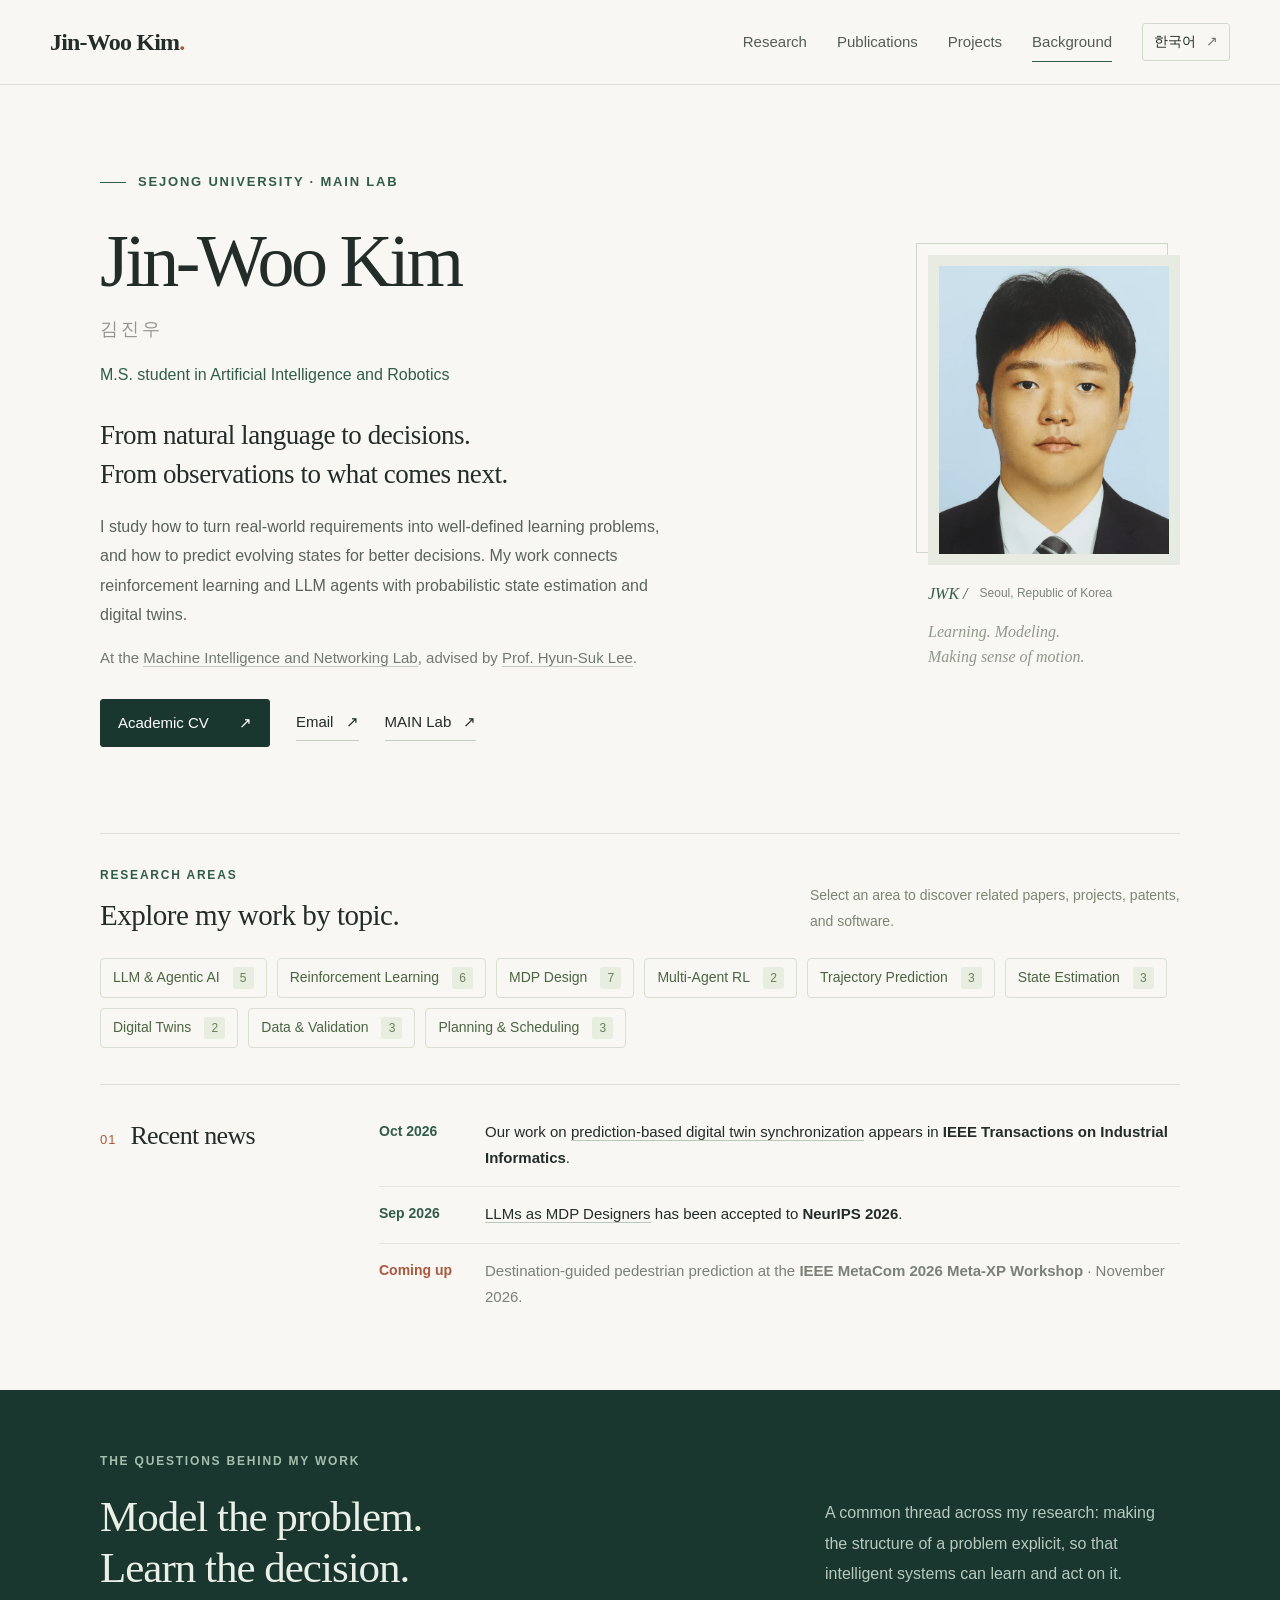
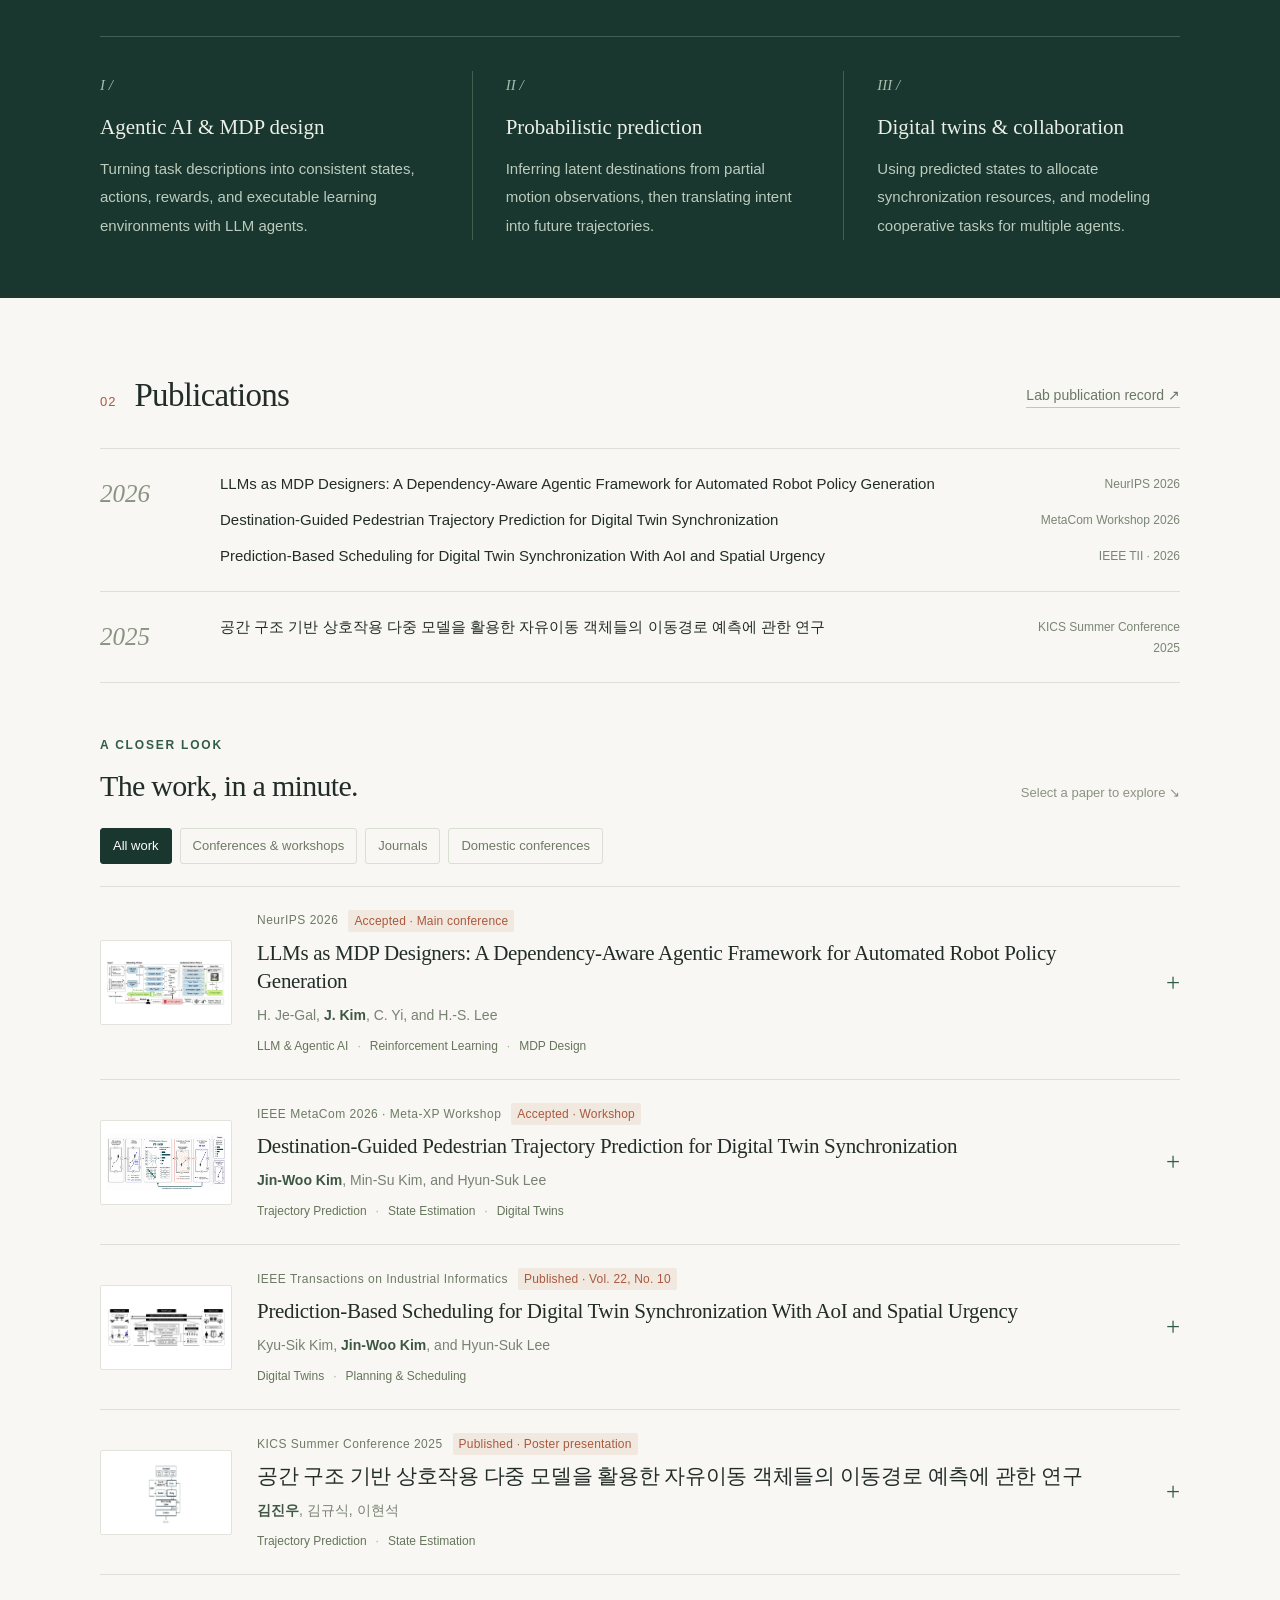
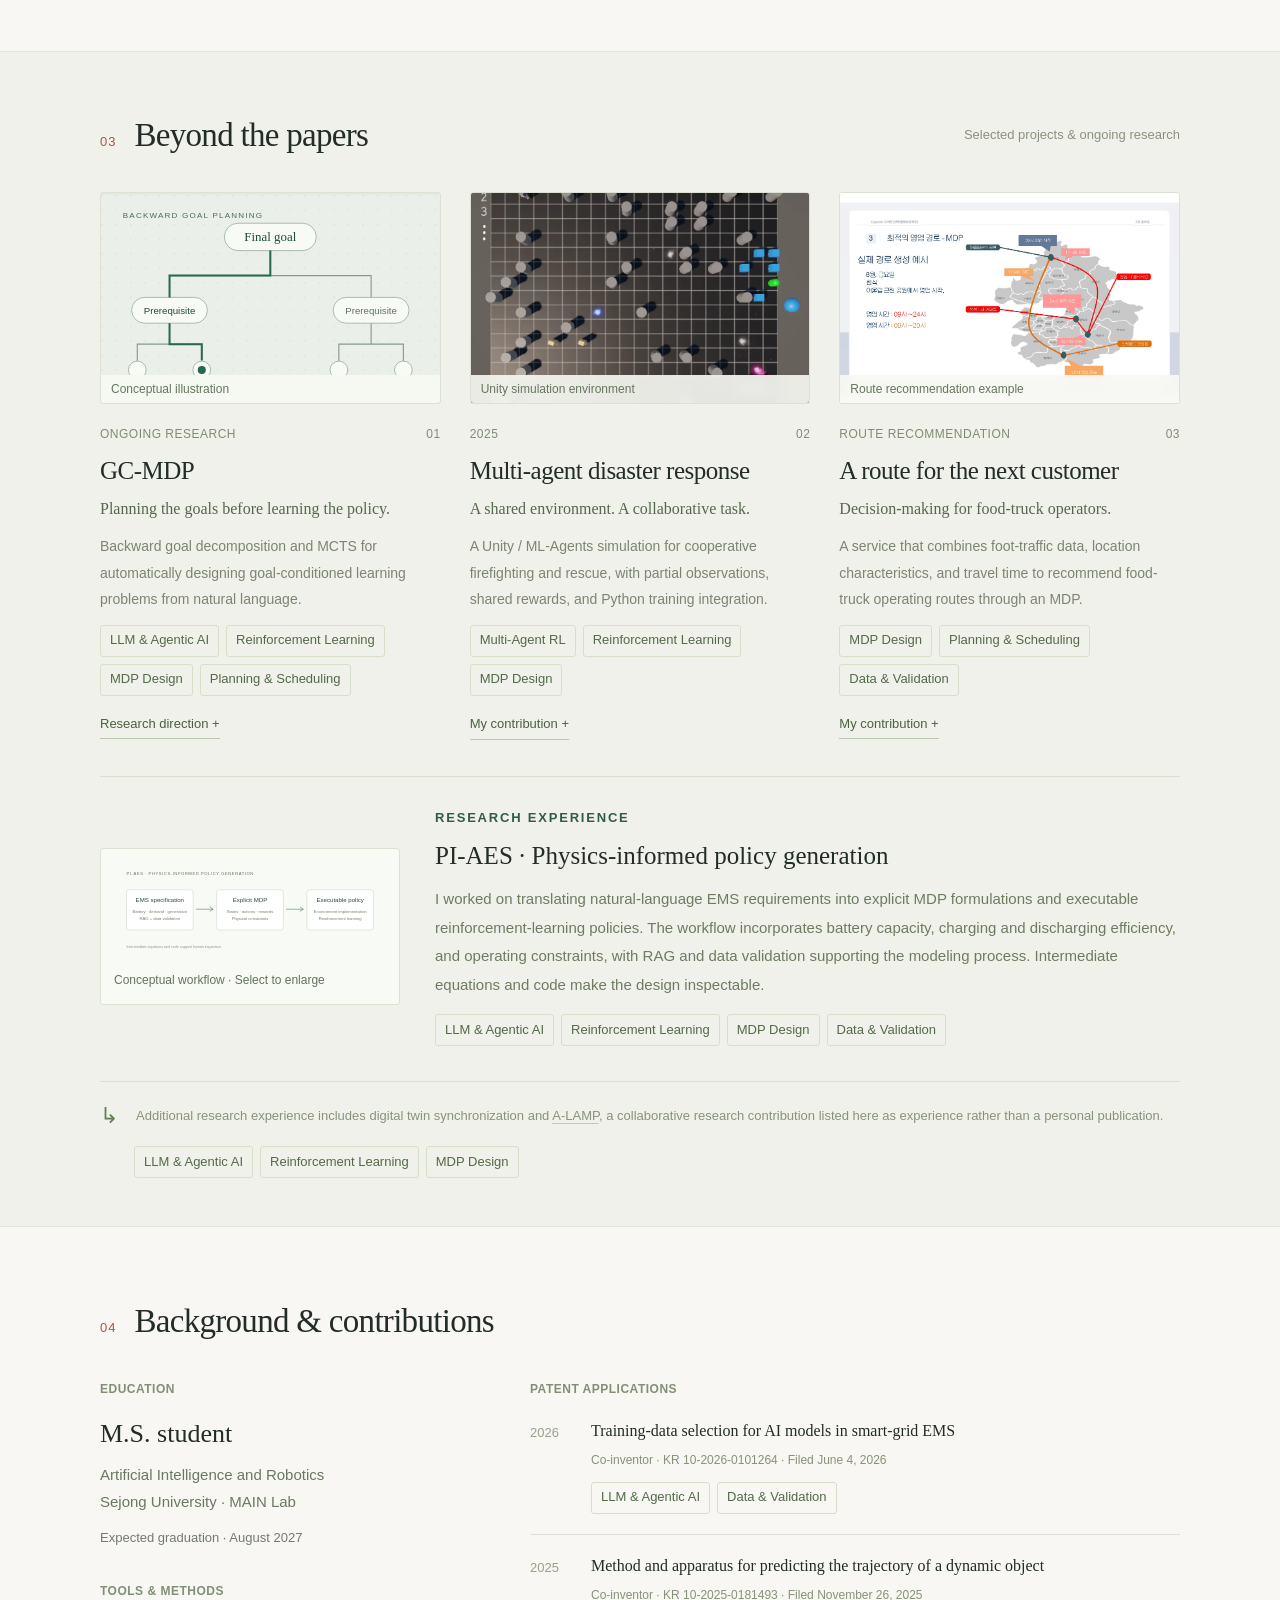
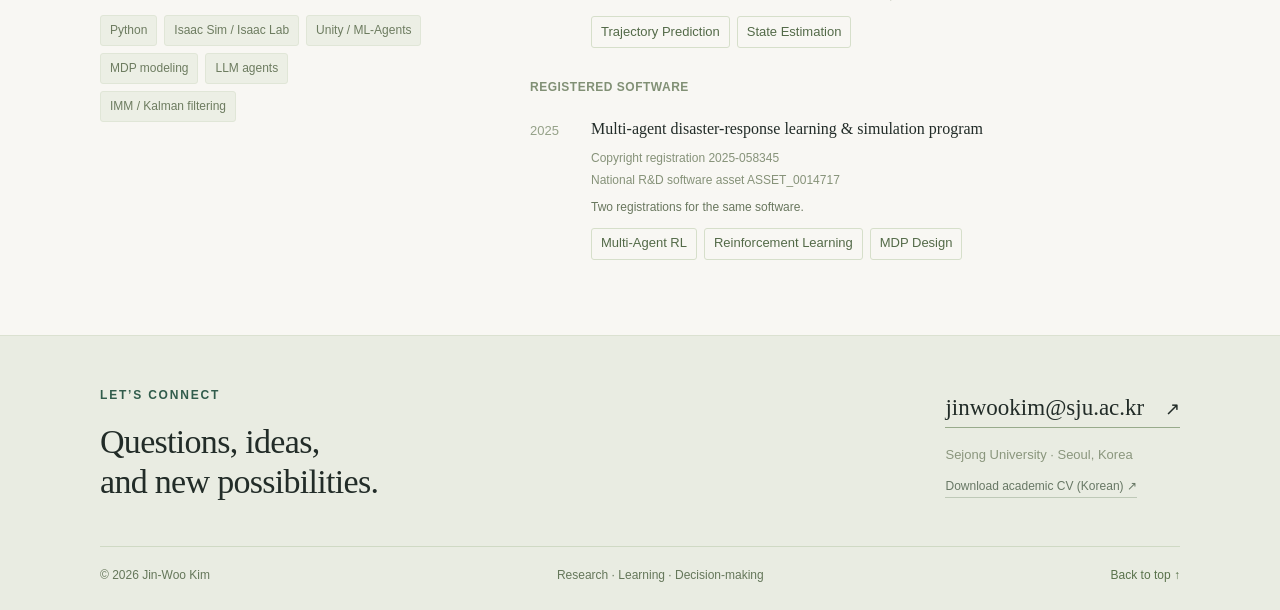
==== commit fbb9283d: "Improve typography and small-text readability" ====
--- a/index.html
+++ b/index.html
@@ -13,7 +13,7 @@
   <script type="application/ld+json">{"@context": "https://schema.org", "@type": "Person", "name": "Jin-Woo Kim", "alternateName": "김진우", "url": "https://jinwookim-554.github.io/", "email": "jinwookim@sju.ac.kr", "affiliation": {"@type": "CollegeOrUniversity", "name": "Sejong University"}, "knowsAbout": ["Reinforcement Learning", "Agentic AI", "MDP Design", "Trajectory Prediction", "Digital Twins"]}</script>
   <title>Jin-Woo Kim · 김진우 | Research &amp; Projects</title>
   <link rel="icon" type="image/svg+xml" href="assets/favicon.svg">
-  <link rel="stylesheet" href="styles.css">
+  <link rel="stylesheet" href="styles.css?v=20261029-readable">
   <script src="content.js" defer></script>
   <script src="app.js" defer></script>
 </head>
--- a/styles.css
+++ b/styles.css
@@ -1,21 +1,26 @@
 @charset "UTF-8";
 :root{--paper:#f8f7f3;--ink:#222c28;--muted:#747973;--green:#315c4c;--deep:#19362f;--line:#dedfd7;--accent:#ab583e;--serif:Georgia,"Times New Roman","Batang",serif;--sans:"Segoe UI","Malgun Gothic",Arial,sans-serif}
-*{box-sizing:border-box}html{scroll-behavior:smooth;scroll-padding-top:110px}body{margin:0;color:var(--ink);background:var(--paper);font-family:var(--sans);font-size:15px;line-height:1.75;-webkit-font-smoothing:antialiased}a{color:inherit;text-decoration:none}a:hover{color:var(--green)}button{font:inherit;color:inherit;cursor:pointer}img{max-width:100%;display:block}button,a,summary{touch-action:manipulation}a:focus-visible,button:focus-visible,summary:focus-visible{outline:2px solid var(--accent);outline-offset:5px}h1,h2,h3,h4,p,figure{margin:0}h1,h2,h3,h4{font-weight:400}.wrap{width:min(1080px,calc(100% - 96px));margin-inline:auto}.muted{color:var(--muted)}.small{font-size:13px}.sr-only{position:absolute;width:1px;height:1px;padding:0;margin:-1px;overflow:hidden;clip:rect(0,0,0,0);white-space:nowrap;border:0}.skip-link{position:fixed;top:-80px;left:20px;z-index:100;background:var(--deep);color:#fff;padding:12px 20px}.skip-link:focus{top:12px}.site-header{position:sticky;top:0;z-index:20;background:rgba(248,247,243,.96);border-bottom:1px solid var(--line);backdrop-filter:blur(12px)}.header-inner{width:min(1180px,calc(100% - 72px));height:84px;display:flex;align-items:center;justify-content:space-between;margin:auto;gap:30px}.wordmark{font-family:var(--serif);font-size:24px;font-weight:700;letter-spacing:-.8px;white-space:nowrap}.wordmark span{color:var(--accent)}nav{display:flex;gap:30px;margin-left:auto}nav a{font-size:12px;color:#535d55;position:relative;padding:7px 0}nav a::after{content:"";position:absolute;bottom:0;left:0;height:1px;width:0;background:var(--green);transition:width .2s}nav a:hover::after,nav a.current::after{width:100%}.language-switch{border:1px solid #d4d9ce;border-radius:3px;background:transparent;font-size:11px;line-height:1.4;padding:8px 11px;white-space:nowrap;min-width:70px}.language-switch span{margin-left:6px;color:var(--muted)}.language-switch:hover{background:#ecefe7}
-.hero{padding-top:86px;padding-bottom:86px;display:grid;grid-template-columns:minmax(0,1fr) 252px;gap:100px;align-items:center}.eyebrow{font-size:10px;letter-spacing:1.8px;font-weight:600;color:var(--green);display:flex;align-items:center;gap:12px}.tiny-line{width:26px;height:1px;background:var(--green)}h1{font-family:var(--serif);font-size:74px;line-height:1.12;letter-spacing:-3.5px;margin-top:26px;font-weight:400}.korean-name{display:block;font-family:var(--sans);font-size:18px;line-height:1.4;letter-spacing:3px;color:#92968d;margin-top:14px}.position{font-size:14px;margin-top:19px;color:var(--green)}.hero-lead{font-family:var(--serif);font-size:27px;line-height:1.44;letter-spacing:-.45px;margin-top:27px}.hero-bio{font-size:14px;line-height:1.85;color:#59635b;max-width:575px;margin-top:18px}.affiliation{font-size:12px;color:#707a71;margin-top:14px;line-height:1.8}.affiliation a{border-bottom:1px solid #bfcabc}.profile-links{display:flex;gap:26px;align-items:center;margin-top:28px;font-size:12px}.profile-links a:not(.button-primary){border-bottom:1px solid #c6cdc1;padding:4px 0}.profile-links a span[aria-hidden]{margin-left:8px}.button-primary{display:inline-flex;align-items:center;justify-content:center;gap:22px;background:var(--deep);color:#fff;border:1px solid var(--deep);padding:10px 17px;border-radius:3px;font-size:12px}.button-primary:hover{color:#fff;background:#325c4d}.portrait-block{align-self:center;position:relative;padding-bottom:62px;margin-top:7px}.portrait-frame{position:relative;padding:11px;background:#e7ebe2;width:252px}.portrait-frame::before{content:"";position:absolute;inset:-12px 12px 12px -12px;border:1px solid #cdd7c9;z-index:-1}.portrait-frame img{width:230px;height:287.5px;object-fit:cover;object-position:center}.portrait-block figcaption{display:flex;gap:13px;margin-top:15px;align-items:center;font-size:9px;color:#7a8479}.portrait-mark{font-family:var(--serif);font-size:13px;color:var(--green);font-style:italic}.portrait-note{font-family:var(--serif);font-style:italic;color:#91988b;font-size:14px;line-height:1.6;position:absolute;bottom:0;left:0}.section-label{display:flex;align-items:baseline;gap:18px}.section-number{font-size:10px;letter-spacing:1px;color:var(--accent)}.section-label h2{font-family:var(--serif);font-size:33px;line-height:1.3;letter-spacing:-.7px}.section-heading{display:flex;justify-content:space-between;align-items:center;gap:25px}.news-section{border-top:1px solid var(--line);padding-top:34px;padding-bottom:65px;display:grid;grid-template-columns:245px minmax(0,1fr);gap:34px}.news-section .section-label{gap:14px}.news-section h2{font-size:26px}.news-row{display:grid;grid-template-columns:85px minmax(0,1fr);gap:21px;font-size:12px;line-height:1.75;padding:0 0 15px}.news-row+.news-row{border-top:1px solid #e5e7df;padding-top:14px}.news-row time,.date-label{font-size:11px;color:var(--green);font-weight:600;white-space:nowrap}.news-row a{border-bottom:1px solid #bac8b8}.news-row strong{font-weight:600}.upcoming p{color:#7a8177}.upcoming .date-label{color:var(--accent)}
-.research-section{background:var(--deep);color:#eaf0e7;padding:61px 0 58px}.research-heading{display:flex;justify-content:space-between;gap:90px;align-items:flex-end}.eyebrow.light{color:#a4bfad;letter-spacing:1.8px;font-size:9px}.research-heading h2{font-family:var(--serif);font-size:43px;line-height:1.19;letter-spacing:-1px;margin-top:19px}.research-heading>p{max-width:355px;font-size:13px;line-height:1.9;color:#b8c9bd;margin-bottom:4px}.research-grid{display:grid;grid-template-columns:repeat(3,minmax(0,1fr));gap:35px;margin-top:43px;padding-top:34px;border-top:1px solid #426052}.research-grid article+article{border-left:1px solid #426052;padding-left:33px}.research-index{font-family:var(--serif);font-size:12px;color:#a5bdab;font-style:italic}.research-grid h3{font-family:var(--serif);font-size:21px;line-height:1.35;margin-top:14px}.research-grid p{font-size:12px;line-height:1.9;color:#bbccbe;margin-top:13px}.research-topics{display:block;font-size:9px;line-height:1.8;color:#9bb9a2;margin-top:23px}
-.publications-section{padding-top:76px;padding-bottom:76px}.quiet-link{font-size:11px;color:#687865;border-bottom:1px solid #bec9b7;white-space:nowrap}.publication-index{margin-top:31px;border-top:1px solid var(--line)}.publication-year{display:grid;grid-template-columns:100px minmax(0,1fr);gap:20px;border-bottom:1px solid var(--line);padding:23px 0}.year-label{font-family:var(--serif);font-size:25px;color:#8a9382;font-style:italic}.compact-papers{display:flex;flex-direction:column;gap:12px}.compact-paper{display:grid;grid-template-columns:minmax(0,1fr) 140px;gap:20px;align-items:start}.compact-paper a{font-size:12px;line-height:1.6}.compact-paper a:hover{text-decoration:underline;text-underline-offset:4px}.compact-venue{font-size:9px;color:#798574;text-align:right;padding-top:2px}.paper-section-heading{display:flex;justify-content:space-between;align-items:flex-end;margin-top:52px;gap:20px}.paper-section-heading .eyebrow{font-size:9px}.paper-section-heading h3{font-family:var(--serif);font-size:30px;letter-spacing:-.7px;line-height:1.3;margin-top:10px}.expand-hint{font-size:10px;color:#8a9382;white-space:nowrap}.paper-filters{display:flex;gap:8px;flex-wrap:wrap;margin-top:23px;margin-bottom:22px}.paper-filters button{font-size:10px;line-height:1.5;padding:7px 12px;border:1px solid #d9dfd2;border-radius:3px;background:transparent;color:#6e7b65}.paper-filters button:hover{background:#eef0e9}.paper-filters button.active{background:var(--deep);color:#fff;border-color:var(--deep)}.paper-list{border-top:1px solid var(--line)}.paper{border-bottom:1px solid var(--line)}.paper[hidden]{display:none}.paper>summary{list-style:none;display:grid;grid-template-columns:132px minmax(0,1fr) 25px;gap:25px;padding:23px 0;align-items:center;cursor:pointer}.paper>summary::-webkit-details-marker{display:none}.paper-thumb{width:132px;height:85px;background:#fff;object-fit:contain;border:1px solid #e2e4dc;padding:6px;border-radius:2px;transition:transform .2s}.paper>summary:hover .paper-thumb{transform:translateY(-2px)}.paper-kicker{display:flex;align-items:center;gap:10px;flex-wrap:wrap;font-size:9px;letter-spacing:.5px;color:#6c7b64;margin-bottom:7px}.paper-status{color:var(--accent);background:#f1e9df;line-height:1.5;padding:2px 6px;border-radius:2px;font-size:8px;letter-spacing:.2px}.paper-title{font-family:var(--serif);font-size:21px;line-height:1.35;letter-spacing:-.3px}.paper-authors{font-size:11px;color:#778271;margin-top:8px}.paper-authors strong{font-weight:600;color:#3e5742}.paper-plus{font-family:var(--serif);font-size:25px;color:var(--green);justify-self:end;font-weight:400;transition:transform .25s}.paper[open] .paper-plus{transform:rotate(45deg)}.paper[open]>summary{padding-bottom:18px}.paper-content{padding:0 0 29px 157px}.paper-figure{background:#fff;border:1px solid #e3e6de;border-radius:3px;padding:16px;margin-top:2px}.figure-button{display:block;background:transparent;border:0;width:100%;padding:0;cursor:zoom-in}.paper-figure img{max-height:300px;width:100%;object-fit:contain}.paper-figure figcaption{margin-top:10px;color:#8b9386;font-size:9px}.paper-description{font-size:13px;line-height:1.9;margin-top:22px;max-width:740px;color:#5b6959}.paper-intro-label{font-size:9px;letter-spacing:1px;color:var(--accent);margin-top:22px}.paper-intro-label+.paper-description{margin-top:8px}.paper-contribution{font-size:11px;line-height:1.85;margin-top:15px;padding-left:14px;border-left:2px solid #bdcbb7;color:#6c7964}.paper-actions{display:flex;gap:21px;flex-wrap:wrap;margin-top:20px}.paper-actions a{font-size:10px;color:var(--green);border-bottom:1px solid #b6c5ae}.ongoing-work{display:flex;align-items:flex-start;gap:16px;padding:23px 26px;margin-top:26px;background:#eeefe7;border-radius:3px}.ongoing-dot{width:7px;height:7px;flex-shrink:0;border-radius:50%;background:#a37540;margin-top:8px}.ongoing-work h4{font-family:var(--serif);font-size:18px;line-height:1.45}.ongoing-work p{font-size:11px;color:#7a8271;line-height:1.85;margin-top:6px;max-width:720px}.text-badge{white-space:nowrap;font-size:9px;border:1px solid #d6dcca;border-radius:2px;padding:3px 8px;margin-left:auto;color:#849078}
-.projects-section{background:#f0f1ea;padding:62px 0 48px;border-top:1px solid #e2e6da;border-bottom:1px solid #e2e6da}.section-aside{font-size:10px;color:#8a927f}.project-grid{display:grid;grid-template-columns:repeat(3,minmax(0,1fr));gap:29px;margin-top:35px}.project-visual{display:block;aspect-ratio:1.61;position:relative;overflow:hidden;border-radius:3px;background:#e5e9df;border:1px solid #dce1d3}.project-visual img{width:100%;height:100%;object-fit:cover}.project-visual svg{display:block;width:100%;height:100%}.visual-label{position:absolute;bottom:0;left:0;right:0;background:rgba(248,249,243,.91);padding:5px 10px;color:#65765d;font-size:8px;line-height:1.5;backdrop-filter:blur(7px)}.food-visual img{object-fit:cover}.project-meta{display:flex;justify-content:space-between;font-size:8px;letter-spacing:1px;color:#7d8d70;margin-top:20px}.project-card h3{font-family:var(--serif);font-size:25px;line-height:1.27;margin-top:10px;letter-spacing:-.5px}.project-subtitle{font-family:var(--serif);font-size:14px;line-height:1.6;color:#54684c;margin-top:10px}.project-card>p:not(.project-subtitle){font-size:11px;line-height:1.9;color:#7b8571;margin-top:11px}.project-details{margin-top:17px}.project-details summary{list-style:none;cursor:pointer;font-size:10px;color:#49613e;border-bottom:1px solid #bbc8b0;width:fit-content;padding-bottom:3px}.project-details summary::-webkit-details-marker{display:none}.project-details p{font-size:11px;line-height:1.85;color:#6d7c61;margin-top:12px}.collaboration-note{display:flex;gap:18px;border-top:1px solid #d8dfcf;margin-top:35px;padding-top:23px;font-size:10px;color:#88937c}.collaboration-note>span{font-family:var(--serif);font-size:22px;line-height:1;color:#648154}.collaboration-note a{border-bottom:1px solid #bdcbb2}
-.background-section{padding-top:73px;padding-bottom:75px}.background-grid{display:grid;grid-template-columns:330px minmax(0,1fr);gap:100px;margin-top:37px}.small-heading{font-family:var(--sans);font-size:9px;letter-spacing:1.5px;font-weight:600;color:#819075;line-height:1.6}.education-title{font-family:var(--serif);font-size:26px;line-height:1.3;margin-top:18px}.education-title+p{font-size:12px;line-height:1.8;color:#687960;margin-top:10px}.education-title~.small{font-size:10px;margin-top:12px}.methods-heading{margin-top:32px}.skill-list{display:flex;gap:7px;flex-wrap:wrap;margin-top:14px}.skill-list span{font-size:9px;color:#6d7c60;background:#ecefe5;border:1px solid #e0e6d7;border-radius:3px;padding:4px 9px}.ip-entry{display:grid;grid-template-columns:40px minmax(0,1fr);gap:21px;margin-top:20px}.ip-entry+.ip-entry{padding-top:19px;border-top:1px solid var(--line)}.ip-year{font-size:10px;color:#95a188;padding-top:3px}.ip-entry h4{font-family:var(--serif);font-size:16px;line-height:1.5}.ip-entry p{font-size:9px;line-height:1.8;color:#869279;margin-top:7px}.software-heading{margin-top:30px}.registration-note{font-size:8px;color:#a2aa98;display:block;margin-top:5px}.site-footer{background:#e9ece2;border-top:1px solid #dbe1d1;padding:49px 0 24px}.footer-top{display:flex;align-items:center;justify-content:space-between;gap:50px}.footer-top .eyebrow{font-size:9px}.footer-top h2{font-family:var(--serif);font-size:34px;line-height:1.2;letter-spacing:-.7px;margin-top:16px}.email-link{font-family:var(--serif);font-size:23px;border-bottom:1px solid #98ab8c;padding-bottom:7px}.email-link span{font-size:18px;margin-left:15px}.footer-contact p{font-size:10px;color:#8a967d;margin-top:15px}.footer-contact .quiet-link{display:inline-block;font-size:9px;margin-top:10px}.footer-bottom{border-top:1px solid #cfd9c4;display:flex;justify-content:space-between;gap:20px;margin-top:43px;padding-top:18px;font-size:8px;color:#829174}.footer-bottom a{color:#59724b}dialog{border:0;border-radius:6px;padding:45px 25px 20px;background:#fff;color:var(--ink);width:min(1100px,94vw);max-height:90vh;box-shadow:0 20px 100px #0004}dialog::backdrop{background:#11261ed4;backdrop-filter:blur(5px)}dialog img{max-height:70vh;object-fit:contain;width:100%;margin:auto}dialog p{font-size:11px;color:#718166;text-align:center;margin-top:15px}#close-figure{position:absolute;right:17px;top:10px;background:transparent;border:0;font-size:11px}#close-figure span{font-size:22px;margin-left:10px}.noscript-note{padding:20px;text-align:center;font-size:12px}
-html[lang="ko"] h1{font-family:var(--serif)}html[lang="ko"] .hero-lead{font-family:var(--sans);font-size:23px;line-height:1.55;letter-spacing:-.8px}html[lang="ko"] .research-heading h2{font-family:var(--sans);font-size:35px;line-height:1.5;letter-spacing:-1.2px}html[lang="ko"] .research-grid h3{font-family:var(--sans);font-size:18px}html[lang="ko"] .section-label h2,html[lang="ko"] .paper-section-heading h3,html[lang="ko"] .footer-top h2{font-family:var(--sans);letter-spacing:-1px}html[lang="ko"] .section-label h2{font-size:27px}html[lang="ko"] .news-section h2{font-size:23px}html[lang="ko"] .paper-title.ko-title{font-family:var(--sans);font-size:18px;line-height:1.5}html[lang="ko"] .project-card h3{font-family:var(--sans);font-size:22px;line-height:1.5}html[lang="ko"] .ip-entry h4{font-family:var(--sans);font-size:13px}html[lang="ko"] .footer-top h2{font-size:30px;line-height:1.5}
-@media(min-width:1500px){.wrap{width:1120px}.hero{gap:135px}.hero-bio{font-size:15px}}
+*{box-sizing:border-box}html{scroll-behavior:smooth;scroll-padding-top:110px}body{margin:0;color:var(--ink);background:var(--paper);font-family:var(--sans);font-size:16px;line-height:1.75;-webkit-font-smoothing:antialiased}a{color:inherit;text-decoration:none}a:hover{color:var(--green)}button{font:inherit;color:inherit;cursor:pointer}img{max-width:100%;display:block}button,a,summary{touch-action:manipulation}a:focus-visible,button:focus-visible,summary:focus-visible{outline:2px solid var(--accent);outline-offset:5px}h1,h2,h3,h4,p,figure{margin:0}h1,h2,h3,h4{font-weight:400}.wrap{width:min(1080px,calc(100% - 96px));margin-inline:auto}.muted{color:var(--muted)}.small{font-size:16px}.sr-only{position:absolute;width:1px;height:1px;padding:0;margin:-1px;overflow:hidden;clip:rect(0,0,0,0);white-space:nowrap;border:0}.skip-link{position:fixed;top:-80px;left:20px;z-index:100;background:var(--deep);color:#fff;padding:12px 20px}.skip-link:focus{top:12px}.site-header{position:sticky;top:0;z-index:20;background:rgba(248,247,243,.96);border-bottom:1px solid var(--line);backdrop-filter:blur(12px)}.header-inner{width:min(1180px,calc(100% - 72px));height:84px;display:flex;align-items:center;justify-content:space-between;margin:auto;gap:30px}.wordmark{font-family:var(--serif);font-size:24px;font-weight:700;letter-spacing:-.8px;white-space:nowrap}.wordmark span{color:var(--accent)}nav{display:flex;gap:30px;margin-left:auto}nav a{font-size:15px;color:#535d55;position:relative;padding:7px 0}nav a::after{content:"";position:absolute;bottom:0;left:0;height:1px;width:0;background:var(--green);transition:width .2s}nav a:hover::after,nav a.current::after{width:100%}.language-switch{border:1px solid #d4d9ce;border-radius:3px;background:transparent;font-size:14px;line-height:1.4;padding:8px 11px;white-space:nowrap;min-width:70px}.language-switch span{margin-left:6px;color:var(--muted)}.language-switch:hover{background:#ecefe7}
+.hero{padding-top:86px;padding-bottom:86px;display:grid;grid-template-columns:minmax(0,1fr) 252px;gap:100px;align-items:center}.eyebrow{font-size:13px;letter-spacing:1.8px;font-weight:600;color:var(--green);display:flex;align-items:center;gap:12px}.tiny-line{width:26px;height:1px;background:var(--green)}h1{font-family:var(--serif);font-size:74px;line-height:1.12;letter-spacing:-3.5px;margin-top:26px;font-weight:400}.korean-name{display:block;font-family:var(--sans);font-size:18px;line-height:1.4;letter-spacing:3px;color:#92968d;margin-top:14px}.position{font-size:16px;margin-top:19px;color:var(--green)}.hero-lead{font-family:var(--serif);font-size:27px;line-height:1.44;letter-spacing:-.45px;margin-top:27px}.hero-bio{font-size:16px;line-height:1.85;color:#59635b;max-width:575px;margin-top:18px}.affiliation{font-size:15px;color:#707a71;margin-top:14px;line-height:1.8}.affiliation a{border-bottom:1px solid #bfcabc}.profile-links{display:flex;gap:26px;align-items:center;margin-top:28px;font-size:15px}.profile-links a:not(.button-primary){border-bottom:1px solid #c6cdc1;padding:4px 0}.profile-links a span[aria-hidden]{margin-left:8px}.button-primary{display:inline-flex;align-items:center;justify-content:center;gap:22px;background:var(--deep);color:#fff;border:1px solid var(--deep);padding:10px 17px;border-radius:3px;font-size:15px}.button-primary:hover{color:#fff;background:#325c4d}.portrait-block{align-self:center;position:relative;padding-bottom:62px;margin-top:7px}.portrait-frame{position:relative;padding:11px;background:#e7ebe2;width:252px}.portrait-frame::before{content:"";position:absolute;inset:-12px 12px 12px -12px;border:1px solid #cdd7c9;z-index:-1}.portrait-frame img{width:230px;height:287.5px;object-fit:cover;object-position:center}.portrait-block figcaption{display:flex;gap:13px;margin-top:15px;align-items:center;font-size:12px;color:#7a8479}.portrait-mark{font-family:var(--serif);font-size:16px;color:var(--green);font-style:italic}.portrait-note{font-family:var(--serif);font-style:italic;color:#91988b;font-size:16px;line-height:1.6;position:absolute;bottom:0;left:0}.section-label{display:flex;align-items:baseline;gap:18px}.section-number{font-size:13px;letter-spacing:1px;color:var(--accent)}.section-label h2{font-family:var(--serif);font-size:33px;line-height:1.3;letter-spacing:-.7px}.section-heading{display:flex;justify-content:space-between;align-items:center;gap:25px}.news-section{border-top:1px solid var(--line);padding-top:34px;padding-bottom:65px;display:grid;grid-template-columns:245px minmax(0,1fr);gap:34px}.news-section .section-label{gap:14px}.news-section h2{font-size:26px}.news-row{display:grid;grid-template-columns:85px minmax(0,1fr);gap:21px;font-size:15px;line-height:1.75;padding:0 0 15px}.news-row+.news-row{border-top:1px solid #e5e7df;padding-top:14px}.news-row time,.date-label{font-size:14px;color:var(--green);font-weight:600;white-space:nowrap}.news-row a{border-bottom:1px solid #bac8b8}.news-row strong{font-weight:600}.upcoming p{color:#7a8177}.upcoming .date-label{color:var(--accent)}
+.research-section{background:var(--deep);color:#eaf0e7;padding:61px 0 58px}.research-heading{display:flex;justify-content:space-between;gap:90px;align-items:flex-end}.eyebrow.light{color:#a4bfad;letter-spacing:1.8px;font-size:12px}.research-heading h2{font-family:var(--serif);font-size:43px;line-height:1.19;letter-spacing:-1px;margin-top:19px}.research-heading>p{max-width:355px;font-size:16px;line-height:1.9;color:#b8c9bd;margin-bottom:4px}.research-grid{display:grid;grid-template-columns:repeat(3,minmax(0,1fr));gap:35px;margin-top:43px;padding-top:34px;border-top:1px solid #426052}.research-grid article+article{border-left:1px solid #426052;padding-left:33px}.research-index{font-family:var(--serif);font-size:15px;color:#a5bdab;font-style:italic}.research-grid h3{font-family:var(--serif);font-size:21px;line-height:1.35;margin-top:14px}.research-grid p{font-size:15px;line-height:1.9;color:#bbccbe;margin-top:13px}.research-topics{display:block;font-size:12px;line-height:1.8;color:#9bb9a2;margin-top:23px}
+.publications-section{padding-top:76px;padding-bottom:76px}.quiet-link{font-size:14px;color:#687865;border-bottom:1px solid #bec9b7;white-space:nowrap}.publication-index{margin-top:31px;border-top:1px solid var(--line)}.publication-year{display:grid;grid-template-columns:100px minmax(0,1fr);gap:20px;border-bottom:1px solid var(--line);padding:23px 0}.year-label{font-family:var(--serif);font-size:25px;color:#8a9382;font-style:italic}.compact-papers{display:flex;flex-direction:column;gap:12px}.compact-paper{display:grid;grid-template-columns:minmax(0,1fr) 140px;gap:20px;align-items:start}.compact-paper a{font-size:15px;line-height:1.6}.compact-paper a:hover{text-decoration:underline;text-underline-offset:4px}.compact-venue{font-size:12px;color:#798574;text-align:right;padding-top:2px}.paper-section-heading{display:flex;justify-content:space-between;align-items:flex-end;margin-top:52px;gap:20px}.paper-section-heading .eyebrow{font-size:12px}.paper-section-heading h3{font-family:var(--serif);font-size:30px;letter-spacing:-.7px;line-height:1.3;margin-top:10px}.expand-hint{font-size:13px;color:#8a9382;white-space:nowrap}.paper-filters{display:flex;gap:8px;flex-wrap:wrap;margin-top:23px;margin-bottom:22px}.paper-filters button{font-size:13px;line-height:1.5;padding:7px 12px;border:1px solid #d9dfd2;border-radius:3px;background:transparent;color:#6e7b65}.paper-filters button:hover{background:#eef0e9}.paper-filters button.active{background:var(--deep);color:#fff;border-color:var(--deep)}.paper-list{border-top:1px solid var(--line)}.paper{border-bottom:1px solid var(--line)}.paper[hidden]{display:none}.paper>summary{list-style:none;display:grid;grid-template-columns:132px minmax(0,1fr) 25px;gap:25px;padding:23px 0;align-items:center;cursor:pointer}.paper>summary::-webkit-details-marker{display:none}.paper-thumb{width:132px;height:85px;background:#fff;object-fit:contain;border:1px solid #e2e4dc;padding:6px;border-radius:2px;transition:transform .2s}.paper>summary:hover .paper-thumb{transform:translateY(-2px)}.paper-kicker{display:flex;align-items:center;gap:10px;flex-wrap:wrap;font-size:12px;letter-spacing:.5px;color:#6c7b64;margin-bottom:7px}.paper-status{color:var(--accent);background:#f1e9df;line-height:1.5;padding:2px 6px;border-radius:2px;font-size:12px;letter-spacing:.2px}.paper-title{font-family:var(--serif);font-size:21px;line-height:1.35;letter-spacing:-.3px}.paper-authors{font-size:14px;color:#778271;margin-top:8px}.paper-authors strong{font-weight:600;color:#3e5742}.paper-plus{font-family:var(--serif);font-size:25px;color:var(--green);justify-self:end;font-weight:400;transition:transform .25s}.paper[open] .paper-plus{transform:rotate(45deg)}.paper[open]>summary{padding-bottom:18px}.paper-content{padding:0 0 29px 157px}.paper-figure{background:#fff;border:1px solid #e3e6de;border-radius:3px;padding:16px;margin-top:2px}.figure-button{display:block;background:transparent;border:0;width:100%;padding:0;cursor:zoom-in}.paper-figure img{max-height:300px;width:100%;object-fit:contain}.paper-figure figcaption{margin-top:10px;color:#8b9386;font-size:12px}.paper-description{font-size:16px;line-height:1.9;margin-top:22px;max-width:740px;color:#5b6959}.paper-intro-label{font-size:12px;letter-spacing:1px;color:var(--accent);margin-top:22px}.paper-intro-label+.paper-description{margin-top:8px}.paper-contribution{font-size:14px;line-height:1.85;margin-top:15px;padding-left:14px;border-left:2px solid #bdcbb7;color:#6c7964}.paper-actions{display:flex;gap:21px;flex-wrap:wrap;margin-top:20px}.paper-actions a{font-size:13px;color:var(--green);border-bottom:1px solid #b6c5ae}.ongoing-work{display:flex;align-items:flex-start;gap:16px;padding:23px 26px;margin-top:26px;background:#eeefe7;border-radius:3px}.ongoing-dot{width:7px;height:7px;flex-shrink:0;border-radius:50%;background:#a37540;margin-top:8px}.ongoing-work h4{font-family:var(--serif);font-size:18px;line-height:1.45}.ongoing-work p{font-size:14px;color:#7a8271;line-height:1.85;margin-top:6px;max-width:720px}.text-badge{white-space:nowrap;font-size:12px;border:1px solid #d6dcca;border-radius:2px;padding:3px 8px;margin-left:auto;color:#849078}
+.projects-section{background:#f0f1ea;padding:62px 0 48px;border-top:1px solid #e2e6da;border-bottom:1px solid #e2e6da}.section-aside{font-size:13px;color:#8a927f}.project-grid{display:grid;grid-template-columns:repeat(3,minmax(0,1fr));gap:29px;margin-top:35px}.project-visual{display:block;aspect-ratio:1.61;position:relative;overflow:hidden;border-radius:3px;background:#e5e9df;border:1px solid #dce1d3}.project-visual img{width:100%;height:100%;object-fit:cover}.project-visual svg{display:block;width:100%;height:100%}.visual-label{position:absolute;bottom:0;left:0;right:0;background:rgba(248,249,243,.91);padding:5px 10px;color:#65765d;font-size:12px;line-height:1.5;backdrop-filter:blur(7px)}.food-visual img{object-fit:cover}.project-meta{display:flex;justify-content:space-between;font-size:12px;letter-spacing:1px;color:#7d8d70;margin-top:20px}.project-card h3{font-family:var(--serif);font-size:25px;line-height:1.27;margin-top:10px;letter-spacing:-.5px}.project-subtitle{font-family:var(--serif);font-size:16px;line-height:1.6;color:#54684c;margin-top:10px}.project-card>p:not(.project-subtitle){font-size:14px;line-height:1.9;color:#7b8571;margin-top:11px}.project-details{margin-top:17px}.project-details summary{list-style:none;cursor:pointer;font-size:13px;color:#49613e;border-bottom:1px solid #bbc8b0;width:fit-content;padding-bottom:3px}.project-details summary::-webkit-details-marker{display:none}.project-details p{font-size:14px;line-height:1.85;color:#6d7c61;margin-top:12px}.collaboration-note{display:flex;gap:18px;border-top:1px solid #d8dfcf;margin-top:35px;padding-top:23px;font-size:13px;color:#88937c}.collaboration-note>span{font-family:var(--serif);font-size:22px;line-height:1;color:#648154}.collaboration-note a{border-bottom:1px solid #bdcbb2}
+.background-section{padding-top:73px;padding-bottom:75px}.background-grid{display:grid;grid-template-columns:330px minmax(0,1fr);gap:100px;margin-top:37px}.small-heading{font-family:var(--sans);font-size:12px;letter-spacing:1.5px;font-weight:600;color:#819075;line-height:1.6}.education-title{font-family:var(--serif);font-size:26px;line-height:1.3;margin-top:18px}.education-title+p{font-size:15px;line-height:1.8;color:#687960;margin-top:10px}.education-title~.small{font-size:13px;margin-top:12px}.methods-heading{margin-top:32px}.skill-list{display:flex;gap:7px;flex-wrap:wrap;margin-top:14px}.skill-list span{font-size:12px;color:#6d7c60;background:#ecefe5;border:1px solid #e0e6d7;border-radius:3px;padding:4px 9px}.ip-entry{display:grid;grid-template-columns:40px minmax(0,1fr);gap:21px;margin-top:20px}.ip-entry+.ip-entry{padding-top:19px;border-top:1px solid var(--line)}.ip-year{font-size:13px;color:#95a188;padding-top:3px}.ip-entry h4{font-family:var(--serif);font-size:16px;line-height:1.5}.ip-entry p{font-size:12px;line-height:1.8;color:#869279;margin-top:7px}.software-heading{margin-top:30px}.registration-note{font-size:12px;color:#a2aa98;display:block;margin-top:5px}.site-footer{background:#e9ece2;border-top:1px solid #dbe1d1;padding:49px 0 24px}.footer-top{display:flex;align-items:center;justify-content:space-between;gap:50px}.footer-top .eyebrow{font-size:12px}.footer-top h2{font-family:var(--serif);font-size:34px;line-height:1.2;letter-spacing:-.7px;margin-top:16px}.email-link{font-family:var(--serif);font-size:23px;border-bottom:1px solid #98ab8c;padding-bottom:7px}.email-link span{font-size:18px;margin-left:15px}.footer-contact p{font-size:13px;color:#8a967d;margin-top:15px}.footer-contact .quiet-link{display:inline-block;font-size:12px;margin-top:10px}.footer-bottom{border-top:1px solid #cfd9c4;display:flex;justify-content:space-between;gap:20px;margin-top:43px;padding-top:18px;font-size:12px;color:#829174}.footer-bottom a{color:#59724b}dialog{border:0;border-radius:6px;padding:45px 25px 20px;background:#fff;color:var(--ink);width:min(1100px,94vw);max-height:90vh;box-shadow:0 20px 100px #0004}dialog::backdrop{background:#11261ed4;backdrop-filter:blur(5px)}dialog img{max-height:70vh;object-fit:contain;width:100%;margin:auto}dialog p{font-size:14px;color:#718166;text-align:center;margin-top:15px}#close-figure{position:absolute;right:17px;top:10px;background:transparent;border:0;font-size:14px}#close-figure span{font-size:22px;margin-left:10px}.noscript-note{padding:20px;text-align:center;font-size:15px}
+html[lang="ko"] h1{font-family:var(--serif)}html[lang="ko"] .hero-lead{font-family:var(--sans);font-size:23px;line-height:1.55;letter-spacing:-.8px}html[lang="ko"] .research-heading h2{font-family:var(--sans);font-size:35px;line-height:1.5;letter-spacing:-1.2px}html[lang="ko"] .research-grid h3{font-family:var(--sans);font-size:18px}html[lang="ko"] .section-label h2,html[lang="ko"] .paper-section-heading h3,html[lang="ko"] .footer-top h2{font-family:var(--sans);letter-spacing:-1px}html[lang="ko"] .section-label h2{font-size:27px}html[lang="ko"] .news-section h2{font-size:23px}html[lang="ko"] .paper-title.ko-title{font-family:var(--sans);font-size:18px;line-height:1.5}html[lang="ko"] .project-card h3{font-family:var(--sans);font-size:22px;line-height:1.5}html[lang="ko"] .ip-entry h4{font-family:var(--sans);font-size:16px}html[lang="ko"] .footer-top h2{font-size:30px;line-height:1.5}
+@media(min-width:1500px){.wrap{width:1120px}.hero{gap:135px}.hero-bio{font-size:16px}}
 @media(max-width:1000px){.wrap{width:calc(100% - 72px)}.hero{gap:55px;grid-template-columns:minmax(0,1fr) 230px}h1{font-size:63px}.hero-lead{font-size:24px}.portrait-frame{width:230px}.portrait-frame img{width:208px;height:260px}.news-section{grid-template-columns:210px minmax(0,1fr);gap:20px}.research-heading{gap:50px}.research-heading h2{font-size:36px}.research-heading>p{max-width:300px}.research-grid{gap:22px}.research-grid article+article{padding-left:22px}.background-grid{gap:55px;grid-template-columns:290px minmax(0,1fr)}nav{gap:20px}.header-inner{gap:22px}.project-card h3{font-size:22px}}
-@media(max-width:760px){html{scroll-padding-top:128px}.header-inner{height:auto;min-height:104px;flex-wrap:wrap;padding:15px 0 10px;gap:10px;width:calc(100% - 40px)}.wordmark{font-size:22px;order:0}.language-switch{order:1;margin-left:auto}nav{order:2;width:100%;justify-content:space-between;gap:15px;margin:0}nav a{font-size:11px;padding:4px 0}.wrap{width:calc(100% - 40px)}.hero{padding-top:47px;padding-bottom:45px;gap:32px;grid-template-columns:minmax(0,1fr) 160px;align-items:start}.hero-copy{display:contents}.hero .eyebrow{grid-column:1/-1;font-size:8px;letter-spacing:1.2px}.hero h1{font-size:49px;grid-column:1;grid-row:2;letter-spacing:-2.4px;margin-top:0;align-self:center}.korean-name{font-size:16px;letter-spacing:2px;margin-top:9px}.hero .position{grid-column:1;grid-row:3;font-size:12px;margin-top:-18px;align-self:start}.portrait-block{grid-column:2;grid-row:2/4;width:150px;margin:8px 0 0 10px;padding:0}.portrait-frame{width:150px;padding:7px}.portrait-frame img{width:136px;height:170px}.portrait-frame::before{inset:-8px 8px 8px -8px}.portrait-block figcaption{margin-top:8px;font-size:7px;gap:7px;line-height:1.5}.portrait-mark{font-size:10px;white-space:nowrap}.portrait-note{display:none}.hero-lead,.hero-bio,.affiliation,.profile-links{grid-column:1/-1;margin-top:0}.hero-lead{font-size:26px;grid-row:4}.hero-bio{font-size:13px;margin-top:-17px}.affiliation{font-size:11px;margin-top:-18px}.profile-links{margin-top:-9px;gap:24px}.news-section{display:block;padding-top:26px;padding-bottom:39px}.news-list{margin-top:23px}.news-row{grid-template-columns:72px minmax(0,1fr);font-size:11px;gap:15px}.news-row time,.date-label{font-size:10px}.research-section{padding:40px 0}.research-heading{display:block}.research-heading h2{font-size:36px}.research-heading>p{margin-top:22px;max-width:550px;font-size:12px}.research-grid{grid-template-columns:1fr;margin-top:28px;padding-top:24px;gap:24px}.research-grid article{display:grid;grid-template-columns:30px minmax(0,1fr);gap:0 12px}.research-grid article+article{border-left:0;padding-left:0;border-top:1px solid #426052;padding-top:24px}.research-grid h3{margin:0;font-size:22px}.research-index{padding-top:5px}.research-grid p,.research-topics{grid-column:2}.research-grid p{font-size:12px;margin-top:10px}.research-topics{margin-top:12px}.publications-section{padding:45px 0}.section-label h2{font-size:29px}.section-heading{align-items:flex-start;gap:10px;flex-wrap:wrap}.section-heading>.quiet-link{margin-left:32px;font-size:10px}.publication-year{grid-template-columns:58px minmax(0,1fr);gap:10px;padding:19px 0}.year-label{font-size:22px}.compact-paper{display:block}.compact-paper a{font-size:11px}.compact-venue{text-align:left;font-size:8px;margin-top:4px}.compact-papers{gap:16px}.paper-section-heading{margin-top:36px;display:block}.paper-section-heading h3{font-size:28px}.expand-hint{display:block;margin-top:12px;font-size:9px}.paper-filters{gap:6px;margin-top:17px;margin-bottom:17px}.paper-filters button{font-size:9px;padding:6px 9px}.paper>summary{grid-template-columns:80px minmax(0,1fr) 15px;gap:13px;padding:20px 0;align-items:start}.paper-thumb{width:80px;height:60px;margin-top:5px;padding:3px}.paper-kicker{font-size:8px;gap:5px;margin-bottom:5px}.paper-title{font-size:18px;line-height:1.35}.paper-authors{font-size:9px;line-height:1.7;margin-top:7px}.paper-plus{font-size:21px}.paper-content{padding:0 0 23px 0}.paper-figure{padding:11px}.paper-description{font-size:12px}.paper-contribution{font-size:10px}.ongoing-work{padding:18px;gap:10px;flex-wrap:wrap}.ongoing-work>div{flex:1}.ongoing-work h4{font-size:17px}.ongoing-work p{font-size:10px}.ongoing-work>.text-badge{display:none}.projects-section{padding:39px 0}.section-aside{margin-left:32px}.project-grid{grid-template-columns:1fr;gap:35px;margin-top:27px}.project-card{display:grid;grid-template-columns:1fr 1fr;gap:0 24px}.project-visual{grid-column:1;grid-row:1/7;align-self:start;margin-top:0;aspect-ratio:1.3}.project-meta,.project-card h3,.project-card>p,.project-details{grid-column:2}.project-meta{margin-top:0;font-size:7px}.project-card h3{font-size:22px;margin-top:9px}.project-subtitle{font-size:13px;margin-top:7px}.project-card>p:not(.project-subtitle){font-size:10px;margin-top:9px}.project-details{margin-top:12px}.visual-label{font-size:7px}.collaboration-note{font-size:9px;margin-top:30px}.background-section{padding:44px 0}.background-grid{grid-template-columns:1fr;gap:35px;margin-top:27px}.methods-heading{margin-top:24px}.skill-list{max-width:400px}.ip-column{border-top:1px solid var(--line);padding-top:27px}.ip-entry h4{font-size:17px}.ip-entry p{font-size:10px}.registration-note{font-size:9px}.site-footer{padding-top:35px}.footer-top{display:block}.footer-top h2{font-size:33px}.footer-contact{margin-top:27px}.email-link{font-size:24px}.footer-bottom{margin-top:30px;font-size:8px;flex-wrap:wrap;gap:12px}.footer-bottom>span:nth-child(2){display:none}html[lang="ko"] .hero-lead{font-size:23px}html[lang="ko"] .research-heading h2{font-size:30px}html[lang="ko"] .paper-section-heading h3{font-size:25px}html[lang="ko"] .project-card h3{font-size:19px}html[lang="ko"] .section-label h2{font-size:25px}}
-@media(max-width:460px){.hero{grid-template-columns:minmax(0,1fr) 130px;gap:26px}.hero h1{font-size:40px;letter-spacing:-1.8px}.portrait-block{width:120px;margin-left:8px}.portrait-frame{width:120px;padding:6px}.portrait-frame img{width:108px;height:135px}.portrait-block figcaption{font-size:6px;gap:5px}.portrait-mark{font-size:8px}.position{line-height:1.65}.hero .position{font-size:10px;margin-top:-14px}.hero-lead{font-size:23px}.profile-links{gap:18px;font-size:11px}.button-primary{padding:9px 12px;gap:9px;font-size:11px}.hero-bio{font-size:12px}.project-card{display:block}.project-visual{aspect-ratio:1.65}.project-meta{margin-top:17px;font-size:8px}.project-card h3{font-size:25px}.project-card>p:not(.project-subtitle){font-size:12px}.project-subtitle{font-size:15px}.project-details p{font-size:12px}.project-details summary{font-size:11px}.visual-label{font-size:8px}.paper-title{font-size:16px}.paper>summary{grid-template-columns:65px minmax(0,1fr) 13px;gap:11px}.paper-thumb{width:65px;height:53px}.paper-authors{font-size:8px}.section-label{gap:13px}.section-label h2{font-size:27px}.news-row{grid-template-columns:65px minmax(0,1fr);gap:11px}html[lang="ko"] .project-card h3{font-size:22px}html[lang="ko"] .hero-lead{font-size:20px}html[lang="ko"] .section-label h2{font-size:23px}}
+@media(max-width:760px){html{scroll-padding-top:128px}.header-inner{height:auto;min-height:104px;flex-wrap:wrap;padding:15px 0 10px;gap:10px;width:calc(100% - 40px)}.wordmark{font-size:22px;order:0}.language-switch{order:1;margin-left:auto}nav{order:2;width:100%;justify-content:space-between;gap:15px;margin:0}nav a{font-size:14px;padding:4px 0}.wrap{width:calc(100% - 40px)}.hero{padding-top:47px;padding-bottom:45px;gap:32px;grid-template-columns:minmax(0,1fr) 160px;align-items:start}.hero-copy{display:contents}.hero .eyebrow{grid-column:1/-1;font-size:12px;letter-spacing:1.2px}.hero h1{font-size:49px;grid-column:1;grid-row:2;letter-spacing:-2.4px;margin-top:0;align-self:center}.korean-name{font-size:16px;letter-spacing:2px;margin-top:9px}.hero .position{grid-column:1;grid-row:3;font-size:15px;margin-top:-18px;align-self:start}.portrait-block{grid-column:2;grid-row:2/4;width:150px;margin:8px 0 0 10px;padding:0}.portrait-frame{width:150px;padding:7px}.portrait-frame img{width:136px;height:170px}.portrait-frame::before{inset:-8px 8px 8px -8px}.portrait-block figcaption{margin-top:8px;font-size:12px;gap:7px;line-height:1.5}.portrait-mark{font-size:13px;white-space:nowrap}.portrait-note{display:none}.hero-lead,.hero-bio,.affiliation,.profile-links{grid-column:1/-1;margin-top:0}.hero-lead{font-size:26px;grid-row:4}.hero-bio{font-size:16px;margin-top:-17px}.affiliation{font-size:14px;margin-top:-18px}.profile-links{margin-top:-9px;gap:24px}.news-section{display:block;padding-top:26px;padding-bottom:39px}.news-list{margin-top:23px}.news-row{grid-template-columns:72px minmax(0,1fr);font-size:14px;gap:15px}.news-row time,.date-label{font-size:13px}.research-section{padding:40px 0}.research-heading{display:block}.research-heading h2{font-size:36px}.research-heading>p{margin-top:22px;max-width:550px;font-size:15px}.research-grid{grid-template-columns:1fr;margin-top:28px;padding-top:24px;gap:24px}.research-grid article{display:grid;grid-template-columns:30px minmax(0,1fr);gap:0 12px}.research-grid article+article{border-left:0;padding-left:0;border-top:1px solid #426052;padding-top:24px}.research-grid h3{margin:0;font-size:22px}.research-index{padding-top:5px}.research-grid p,.research-topics{grid-column:2}.research-grid p{font-size:15px;margin-top:10px}.research-topics{margin-top:12px}.publications-section{padding:45px 0}.section-label h2{font-size:29px}.section-heading{align-items:flex-start;gap:10px;flex-wrap:wrap}.section-heading>.quiet-link{margin-left:32px;font-size:13px}.publication-year{grid-template-columns:58px minmax(0,1fr);gap:10px;padding:19px 0}.year-label{font-size:22px}.compact-paper{display:block}.compact-paper a{font-size:14px}.compact-venue{text-align:left;font-size:12px;margin-top:4px}.compact-papers{gap:16px}.paper-section-heading{margin-top:36px;display:block}.paper-section-heading h3{font-size:28px}.expand-hint{display:block;margin-top:12px;font-size:12px}.paper-filters{gap:6px;margin-top:17px;margin-bottom:17px}.paper-filters button{font-size:12px;padding:6px 9px}.paper>summary{grid-template-columns:80px minmax(0,1fr) 15px;gap:13px;padding:20px 0;align-items:start}.paper-thumb{width:80px;height:60px;margin-top:5px;padding:3px}.paper-kicker{font-size:12px;gap:5px;margin-bottom:5px}.paper-title{font-size:18px;line-height:1.35}.paper-authors{font-size:12px;line-height:1.7;margin-top:7px}.paper-plus{font-size:21px}.paper-content{padding:0 0 23px 0}.paper-figure{padding:11px}.paper-description{font-size:15px}.paper-contribution{font-size:13px}.ongoing-work{padding:18px;gap:10px;flex-wrap:wrap}.ongoing-work>div{flex:1}.ongoing-work h4{font-size:17px}.ongoing-work p{font-size:13px}.ongoing-work>.text-badge{display:none}.projects-section{padding:39px 0}.section-aside{margin-left:32px}.project-grid{grid-template-columns:1fr;gap:35px;margin-top:27px}.project-card{display:grid;grid-template-columns:1fr 1fr;gap:0 24px}.project-visual{grid-column:1;grid-row:1/7;align-self:start;margin-top:0;aspect-ratio:1.3}.project-meta,.project-card h3,.project-card>p,.project-details{grid-column:2}.project-meta{margin-top:0;font-size:12px}.project-card h3{font-size:22px;margin-top:9px}.project-subtitle{font-size:16px;margin-top:7px}.project-card>p:not(.project-subtitle){font-size:13px;margin-top:9px}.project-details{margin-top:12px}.visual-label{font-size:12px}.collaboration-note{font-size:12px;margin-top:30px}.background-section{padding:44px 0}.background-grid{grid-template-columns:1fr;gap:35px;margin-top:27px}.methods-heading{margin-top:24px}.skill-list{max-width:400px}.ip-column{border-top:1px solid var(--line);padding-top:27px}.ip-entry h4{font-size:17px}.ip-entry p{font-size:13px}.registration-note{font-size:12px}.site-footer{padding-top:35px}.footer-top{display:block}.footer-top h2{font-size:33px}.footer-contact{margin-top:27px}.email-link{font-size:24px}.footer-bottom{margin-top:30px;font-size:12px;flex-wrap:wrap;gap:12px}.footer-bottom>span:nth-child(2){display:none}html[lang="ko"] .hero-lead{font-size:23px}html[lang="ko"] .research-heading h2{font-size:30px}html[lang="ko"] .paper-section-heading h3{font-size:25px}html[lang="ko"] .project-card h3{font-size:19px}html[lang="ko"] .section-label h2{font-size:25px}}
+@media(max-width:460px){.hero{grid-template-columns:minmax(0,1fr) 130px;gap:26px}.hero h1{font-size:40px;letter-spacing:-1.8px}.portrait-block{width:120px;margin-left:8px}.portrait-frame{width:120px;padding:6px}.portrait-frame img{width:108px;height:135px}.portrait-block figcaption{font-size:12px;gap:5px}.portrait-mark{font-size:12px}.position{line-height:1.65}.hero .position{font-size:13px;margin-top:-14px}.hero-lead{font-size:23px}.profile-links{gap:18px;font-size:14px}.button-primary{padding:9px 12px;gap:9px;font-size:14px}.hero-bio{font-size:15px}.project-card{display:block}.project-visual{aspect-ratio:1.65}.project-meta{margin-top:17px;font-size:12px}.project-card h3{font-size:25px}.project-card>p:not(.project-subtitle){font-size:15px}.project-subtitle{font-size:16px}.project-details p{font-size:15px}.project-details summary{font-size:14px}.visual-label{font-size:12px}.paper-title{font-size:16px}.paper>summary{grid-template-columns:65px minmax(0,1fr) 13px;gap:11px}.paper-thumb{width:65px;height:53px}.paper-authors{font-size:12px}.section-label{gap:13px}.section-label h2{font-size:27px}.news-row{grid-template-columns:65px minmax(0,1fr);gap:11px}html[lang="ko"] .project-card h3{font-size:22px}html[lang="ko"] .hero-lead{font-size:20px}html[lang="ko"] .section-label h2{font-size:23px}}
 @media(prefers-reduced-motion:reduce){html{scroll-behavior:auto}*,*::before,*::after{transition:none!important}}
-@media print{.site-header,.language-switch,.paper-filters,.paper-plus,.expand-hint{display:none}.wrap{width:100%}body{background:white;font-size:11px}.hero{padding:20px 0}.paper-content{padding-left:0}.research-section{print-color-adjust:exact}.projects-section{break-inside:avoid}dialog{display:none}a{color:inherit}}
+@media print{.site-header,.language-switch,.paper-filters,.paper-plus,.expand-hint{display:none}.wrap{width:100%}body{background:white;font-size:14px}.hero{padding:20px 0}.paper-content{padding-left:0}.research-section{print-color-adjust:exact}.projects-section{break-inside:avoid}dialog{display:none}a{color:inherit}}
 @media(max-width:760px){.compact-venue{display:block}}
-.research-experience{display:grid;grid-template-columns:300px minmax(0,1fr);gap:35px;align-items:center;margin-top:36px;padding-top:30px;border-top:1px solid #d8dfcf}.research-experience figure{padding:13px;background:#f8faf6;border:1px solid #dce1d3;border-radius:3px}.research-experience figcaption{font-size:8px;color:#88937c;margin-top:8px}.research-experience h3{font-family:var(--serif);font-size:25px;line-height:1.4;margin-top:9px}.research-experience h3+p{font-size:12px;color:#6d7c61;line-height:1.9;margin-top:12px}html[lang="ko"] .research-experience h3{font-family:var(--sans);font-size:21px;letter-spacing:-.5px}@media(max-width:760px){.research-experience{grid-template-columns:1fr;gap:20px}.research-experience figure{max-width:440px}.research-experience h3{font-size:24px}.research-experience h3+p{font-size:12px}}
+.research-experience{display:grid;grid-template-columns:300px minmax(0,1fr);gap:35px;align-items:center;margin-top:36px;padding-top:30px;border-top:1px solid #d8dfcf}.research-experience figure{padding:13px;background:#f8faf6;border:1px solid #dce1d3;border-radius:3px}.research-experience figcaption{font-size:12px;color:#88937c;margin-top:8px}.research-experience h3{font-family:var(--serif);font-size:25px;line-height:1.4;margin-top:9px}.research-experience h3+p{font-size:15px;color:#6d7c61;line-height:1.9;margin-top:12px}html[lang="ko"] .research-experience h3{font-family:var(--sans);font-size:21px;letter-spacing:-.5px}@media(max-width:760px){.research-experience{grid-template-columns:1fr;gap:20px}.research-experience figure{max-width:440px}.research-experience h3{font-size:24px}.research-experience h3+p{font-size:15px}}
 
 .research-experience .figure-button img{width:100%;height:auto}
-.topic-explorer{padding:31px 0 36px;border-top:1px solid var(--line)}.topic-heading{display:flex;justify-content:space-between;gap:50px;align-items:flex-end}.topic-heading .eyebrow{font-size:9px}.topic-heading h2{font-family:var(--serif);font-size:29px;line-height:1.3;letter-spacing:-.5px;margin-top:11px}.topic-heading>p{font-size:11px;color:#7b8571;max-width:330px;line-height:1.85}.topic-selector{display:flex;flex-wrap:wrap;gap:8px;margin-top:23px}.area-chip{display:inline-flex;align-items:center;gap:13px;padding:8px 12px;border:1px solid #d7dfce;border-radius:4px;background:transparent;font-size:11px;line-height:1.5;color:#4b6542;transition:background .15s}.area-chip:hover{background:#ebefe4}.area-chip.selected{color:#fff;background:var(--deep);border-color:var(--deep)}.topic-count{font-size:9px;min-width:16px;line-height:18px;background:#e7eddf;color:#6b805c;text-align:center;border-radius:3px}.area-chip.selected .topic-count{background:#395847;color:#d4e2cb}.topic-results{margin-top:24px;padding-top:20px;border-top:1px solid var(--line)}.topic-results[hidden]{display:none}.topic-results-heading{display:flex;align-items:center;justify-content:space-between;gap:20px;margin-bottom:17px}.topic-results-heading h3{font-size:12px;font-weight:600;color:#4f6746;line-height:1.7}.topic-results-heading>button{border:0;background:transparent;font-size:10px;color:#8b957f;white-space:nowrap}.topic-result-list{display:grid;grid-template-columns:repeat(2,minmax(0,1fr));gap:13px}.topic-result-card{border:1px solid #e0e5d8;background:#fcfcf8;padding:18px;border-radius:4px;display:flex;flex-direction:column;justify-content:space-between}.topic-result-main{display:flex;gap:15px;align-items:flex-start;min-width:0}.topic-result-main>img{width:88px;height:64px;object-fit:contain;border:1px solid #edf0e8;background:#fff;padding:3px;flex-shrink:0;margin-top:4px}.topic-result-main>div{min-width:0;flex:1}.entry-kind{font-size:8px;color:var(--accent);letter-spacing:.4px}.topic-result-card h4{font-family:var(--serif);font-size:17px;line-height:1.4;margin-top:5px;overflow-wrap:anywhere}.topic-result-card h4 a:hover{text-decoration:underline;text-underline-offset:4px}.result-arrow{font-family:var(--sans);font-size:13px;color:#859775}.topic-result-card p{font-size:9px;color:#8a957d;line-height:1.65;margin-top:7px}.topic-text-mark{display:flex;width:52px;height:54px;flex-shrink:0;align-items:center;justify-content:center;background:#edf1e5;color:#91a680;font-family:var(--serif);font-size:25px;border-radius:3px;margin-top:5px}.entry-topic-tags{display:flex;gap:5px;flex-wrap:wrap;margin-top:13px}.topic-tag{border:1px solid #d6dfca;border-radius:3px;background:transparent;color:#6c805c;font-size:8px;line-height:1.6;padding:3px 7px;max-width:100%;text-align:left}.topic-tag:hover{background:#e2ead7;color:#34582b;border-color:#a9bd97}.topic-result-card .entry-topic-tags{margin-top:16px}.paper-topic-summary{display:flex;flex-wrap:wrap;gap:4px 9px;margin-top:9px}.paper-topic-summary span{font-family:var(--sans);font-size:8px;color:#8b987f;line-height:1.6}.paper-topic-summary span+span::before{content:'·';margin-right:9px;color:#a2b094}.project-card>.entry-topic-tags{grid-column:2;margin-top:12px}.collaboration-note{flex-wrap:wrap}.collaboration-note>p{flex:1}.collaboration-note>.entry-topic-tags{flex-basis:100%;margin:0 0 0 34px}.ip-entry .entry-topic-tags{margin-top:10px}.research-experience .entry-topic-tags{margin-top:15px}html[lang="ko"] .topic-heading h2{font-family:var(--sans);font-size:25px;letter-spacing:-1px}html[lang="ko"] .topic-result-card h4{font-family:var(--sans);font-size:14px;line-height:1.6}
-@media(max-width:760px){.topic-explorer{padding-top:25px;padding-bottom:29px}.topic-heading{display:block}.topic-heading h2{font-size:27px}.topic-heading>p{margin-top:12px;max-width:450px;font-size:11px}.topic-selector{margin-top:19px;gap:7px}.area-chip{font-size:10px;padding:7px 10px;gap:9px}.topic-result-list{grid-template-columns:1fr}.topic-result-card{padding:16px}.topic-result-main>img{width:75px;height:58px}.topic-result-card h4{font-size:17px}.topic-tag{font-size:9px}.paper-topic-summary span{font-size:8px}.paper-topic-summary{gap:3px 7px}.paper-topic-summary span+span::before{margin-right:7px}.entry-topic-tags{gap:6px}.project-card>.entry-topic-tags{margin-bottom:4px}html[lang="ko"] .topic-heading h2{font-size:24px}}
+.topic-explorer{padding:31px 0 36px;border-top:1px solid var(--line)}.topic-heading{display:flex;justify-content:space-between;gap:50px;align-items:flex-end}.topic-heading .eyebrow{font-size:12px}.topic-heading h2{font-family:var(--serif);font-size:29px;line-height:1.3;letter-spacing:-.5px;margin-top:11px}.topic-heading>p{font-size:14px;color:#7b8571;max-width:330px;line-height:1.85}.topic-selector{display:flex;flex-wrap:wrap;gap:8px;margin-top:23px}.area-chip{display:inline-flex;align-items:center;gap:13px;padding:8px 12px;border:1px solid #d7dfce;border-radius:4px;background:transparent;font-size:14px;line-height:1.5;color:#4b6542;transition:background .15s}.area-chip:hover{background:#ebefe4}.area-chip.selected{color:#fff;background:var(--deep);border-color:var(--deep)}.topic-count{font-size:12px;min-width:16px;line-height:18px;background:#e7eddf;color:#6b805c;text-align:center;border-radius:3px}.area-chip.selected .topic-count{background:#395847;color:#d4e2cb}.topic-results{margin-top:24px;padding-top:20px;border-top:1px solid var(--line)}.topic-results[hidden]{display:none}.topic-results-heading{display:flex;align-items:center;justify-content:space-between;gap:20px;margin-bottom:17px}.topic-results-heading h3{font-size:15px;font-weight:600;color:#4f6746;line-height:1.7}.topic-results-heading>button{border:0;background:transparent;font-size:13px;color:#8b957f;white-space:nowrap}.topic-result-list{display:grid;grid-template-columns:repeat(2,minmax(0,1fr));gap:13px}.topic-result-card{border:1px solid #e0e5d8;background:#fcfcf8;padding:18px;border-radius:4px;display:flex;flex-direction:column;justify-content:space-between}.topic-result-main{display:flex;gap:15px;align-items:flex-start;min-width:0}.topic-result-main>img{width:88px;height:64px;object-fit:contain;border:1px solid #edf0e8;background:#fff;padding:3px;flex-shrink:0;margin-top:4px}.topic-result-main>div{min-width:0;flex:1}.entry-kind{font-size:12px;color:var(--accent);letter-spacing:.4px}.topic-result-card h4{font-family:var(--serif);font-size:20px;line-height:1.4;margin-top:5px;overflow-wrap:anywhere}.topic-result-card h4 a:hover{text-decoration:underline;text-underline-offset:4px}.result-arrow{font-family:var(--sans);font-size:16px;color:#859775}.topic-result-card p{font-size:12px;color:#8a957d;line-height:1.65;margin-top:7px}.topic-text-mark{display:flex;width:52px;height:54px;flex-shrink:0;align-items:center;justify-content:center;background:#edf1e5;color:#91a680;font-family:var(--serif);font-size:25px;border-radius:3px;margin-top:5px}.entry-topic-tags{display:flex;gap:5px;flex-wrap:wrap;margin-top:13px}.topic-tag{border:1px solid #d6dfca;border-radius:3px;background:transparent;color:#6c805c;font-size:12px;line-height:1.6;padding:3px 7px;max-width:100%;text-align:left}.topic-tag:hover{background:#e2ead7;color:#34582b;border-color:#a9bd97}.topic-result-card .entry-topic-tags{margin-top:16px}.paper-topic-summary{display:flex;flex-wrap:wrap;gap:4px 9px;margin-top:9px}.paper-topic-summary span{font-family:var(--sans);font-size:12px;color:#8b987f;line-height:1.6}.paper-topic-summary span+span::before{content:'·';margin-right:9px;color:#a2b094}.project-card>.entry-topic-tags{grid-column:2;margin-top:12px}.collaboration-note{flex-wrap:wrap}.collaboration-note>p{flex:1}.collaboration-note>.entry-topic-tags{flex-basis:100%;margin:0 0 0 34px}.ip-entry .entry-topic-tags{margin-top:10px}.research-experience .entry-topic-tags{margin-top:15px}html[lang="ko"] .topic-heading h2{font-family:var(--sans);font-size:25px;letter-spacing:-1px}html[lang="ko"] .topic-result-card h4{font-family:var(--sans);font-size:18px;line-height:1.6}
+@media(max-width:760px){.topic-explorer{padding-top:25px;padding-bottom:29px}.topic-heading{display:block}.topic-heading h2{font-size:27px}.topic-heading>p{margin-top:12px;max-width:450px;font-size:14px}.topic-selector{margin-top:19px;gap:7px}.area-chip{font-size:13px;padding:7px 10px;gap:9px}.topic-result-list{grid-template-columns:1fr}.topic-result-card{padding:16px}.topic-result-main>img{width:75px;height:58px}.topic-result-card h4{font-size:20px}.topic-tag{font-size:12px}.paper-topic-summary span{font-size:12px}.paper-topic-summary{gap:3px 7px}.paper-topic-summary span+span::before{margin-right:7px}.entry-topic-tags{gap:6px}.project-card>.entry-topic-tags{margin-bottom:4px}html[lang="ko"] .topic-heading h2{font-size:24px}}
+
+/* Readable secondary text at every viewport size. */
+.topic-result-card p{font-size:14px;color:#617057}.entry-kind{font-size:13px}.topic-tag{font-size:13px;min-height:32px;padding:4px 9px;color:#536a48}.paper-topic-summary span{font-size:12px;color:#65765b}.topic-results-heading>button{font-size:14px;padding:6px 0}.topic-results-heading h3{font-size:16px}.entry-topic-tags{gap:7px}.topic-count{min-width:21px;line-height:22px}.compact-paper{grid-template-columns:minmax(0,1fr) 170px}.portrait-block figcaption{flex-wrap:wrap;gap:5px 12px}.topic-selector{gap:10px}.topic-heading>p{max-width:370px}.paper-kicker,.small-heading,.project-meta{letter-spacing:.5px}.paper-figure figcaption,.research-experience figcaption{color:#64725c}.registration-note{color:#69775e}.footer-bottom{color:#65775a}
+@media(max-width:1000px){.header-inner{gap:18px}nav{gap:16px}}
+@media(max-width:760px){nav{gap:8px}nav a{font-size:13px}.profile-links{flex-wrap:wrap;gap:16px}.compact-paper{display:block}.topic-heading>p{font-size:14px}.area-chip{font-size:14px}.topic-tag{font-size:13px}.paper-topic-summary span{font-size:12px}.research-heading>p,.research-grid p,.project-details p,.project-card>p:not(.project-subtitle),.paper-description,.research-experience h3+p{font-size:15px}.hero-bio{font-size:16px}.topic-result-card h4{font-size:20px}.portrait-block figcaption{font-size:12px;gap:4px}.paper-title{font-size:19px}}
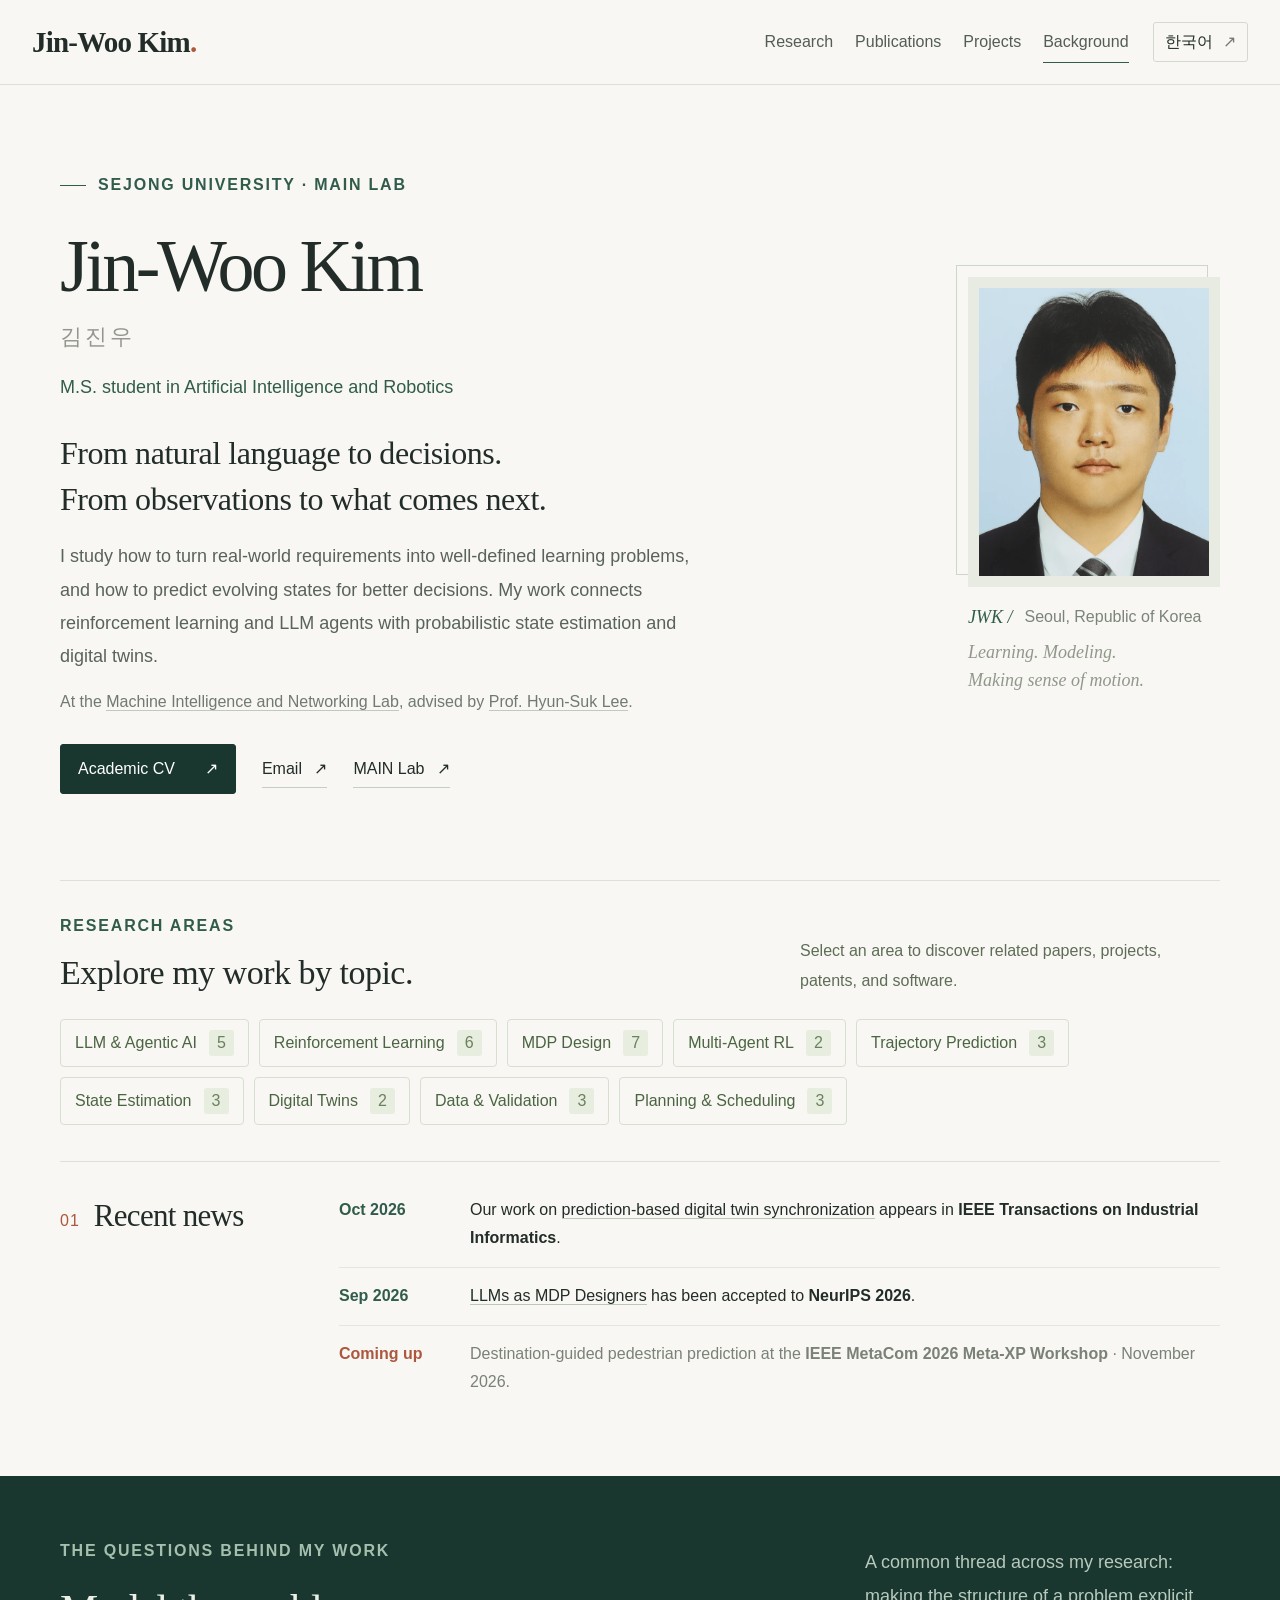
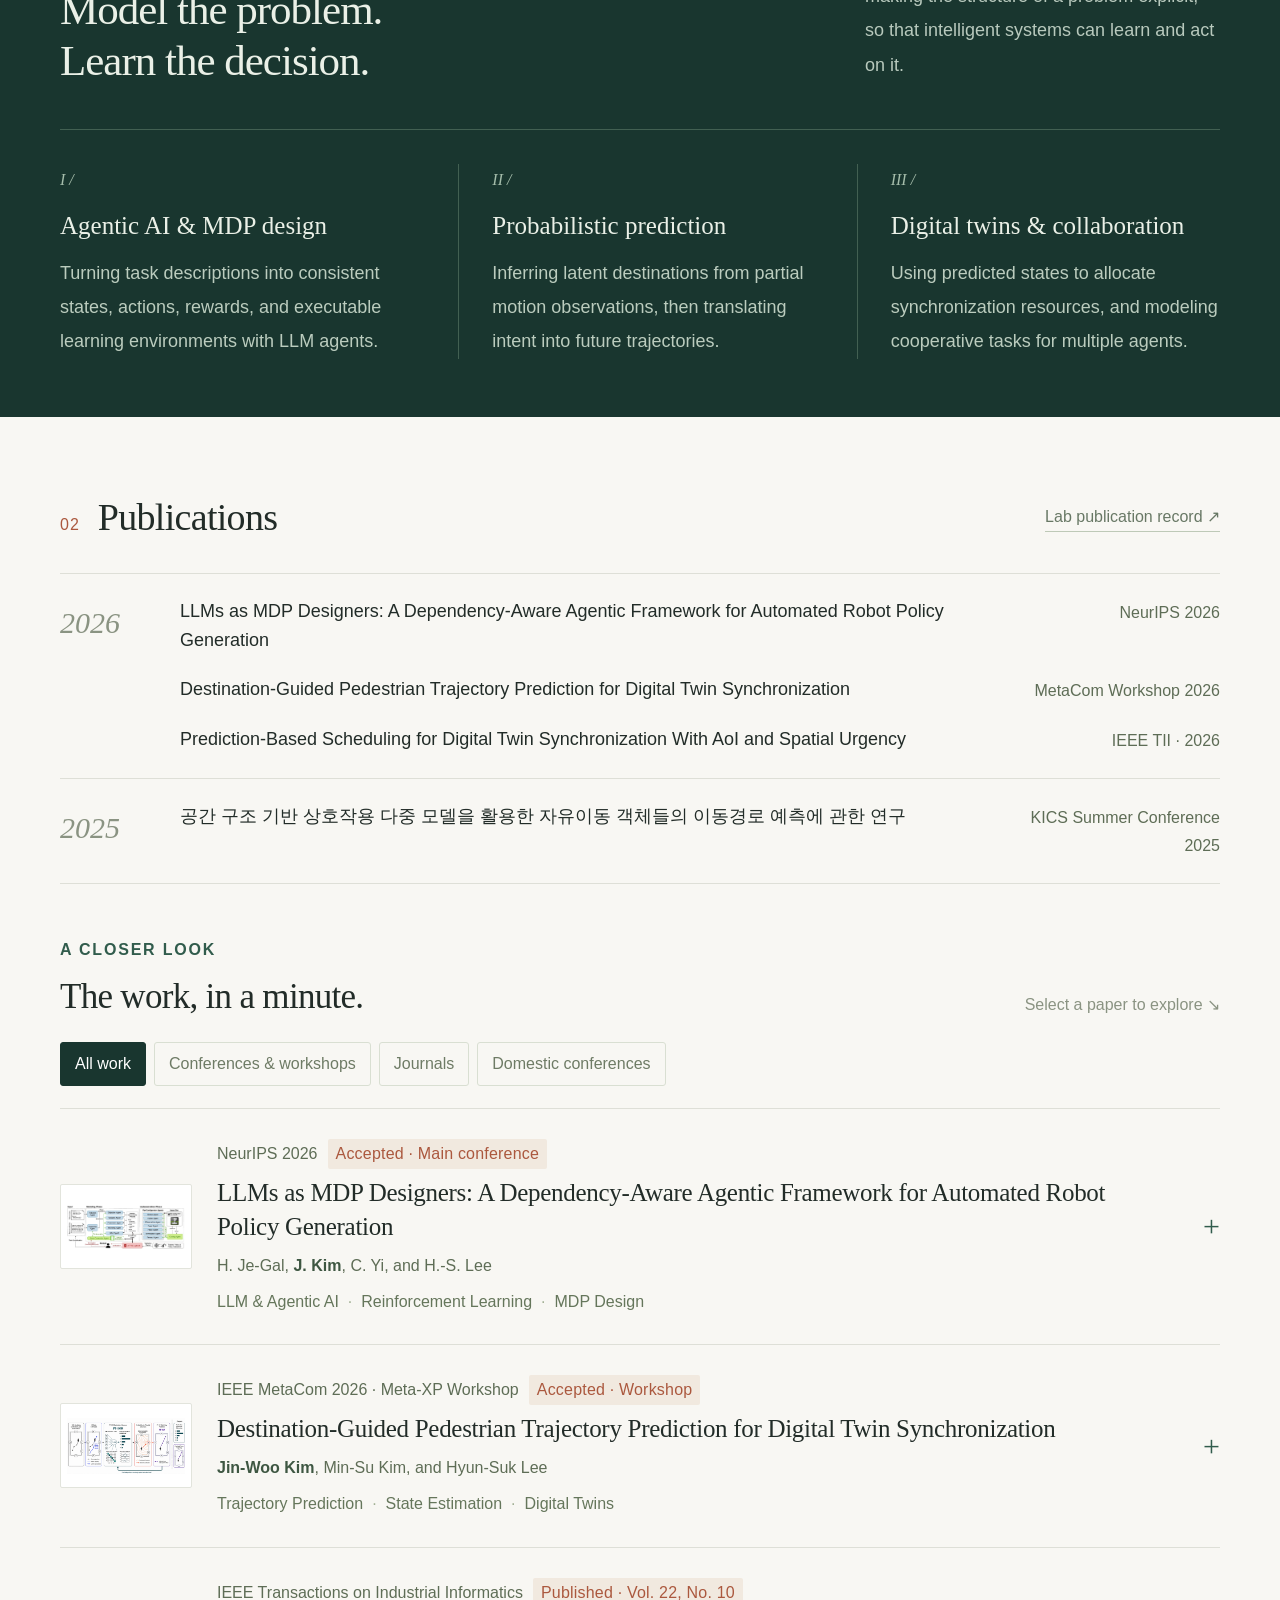
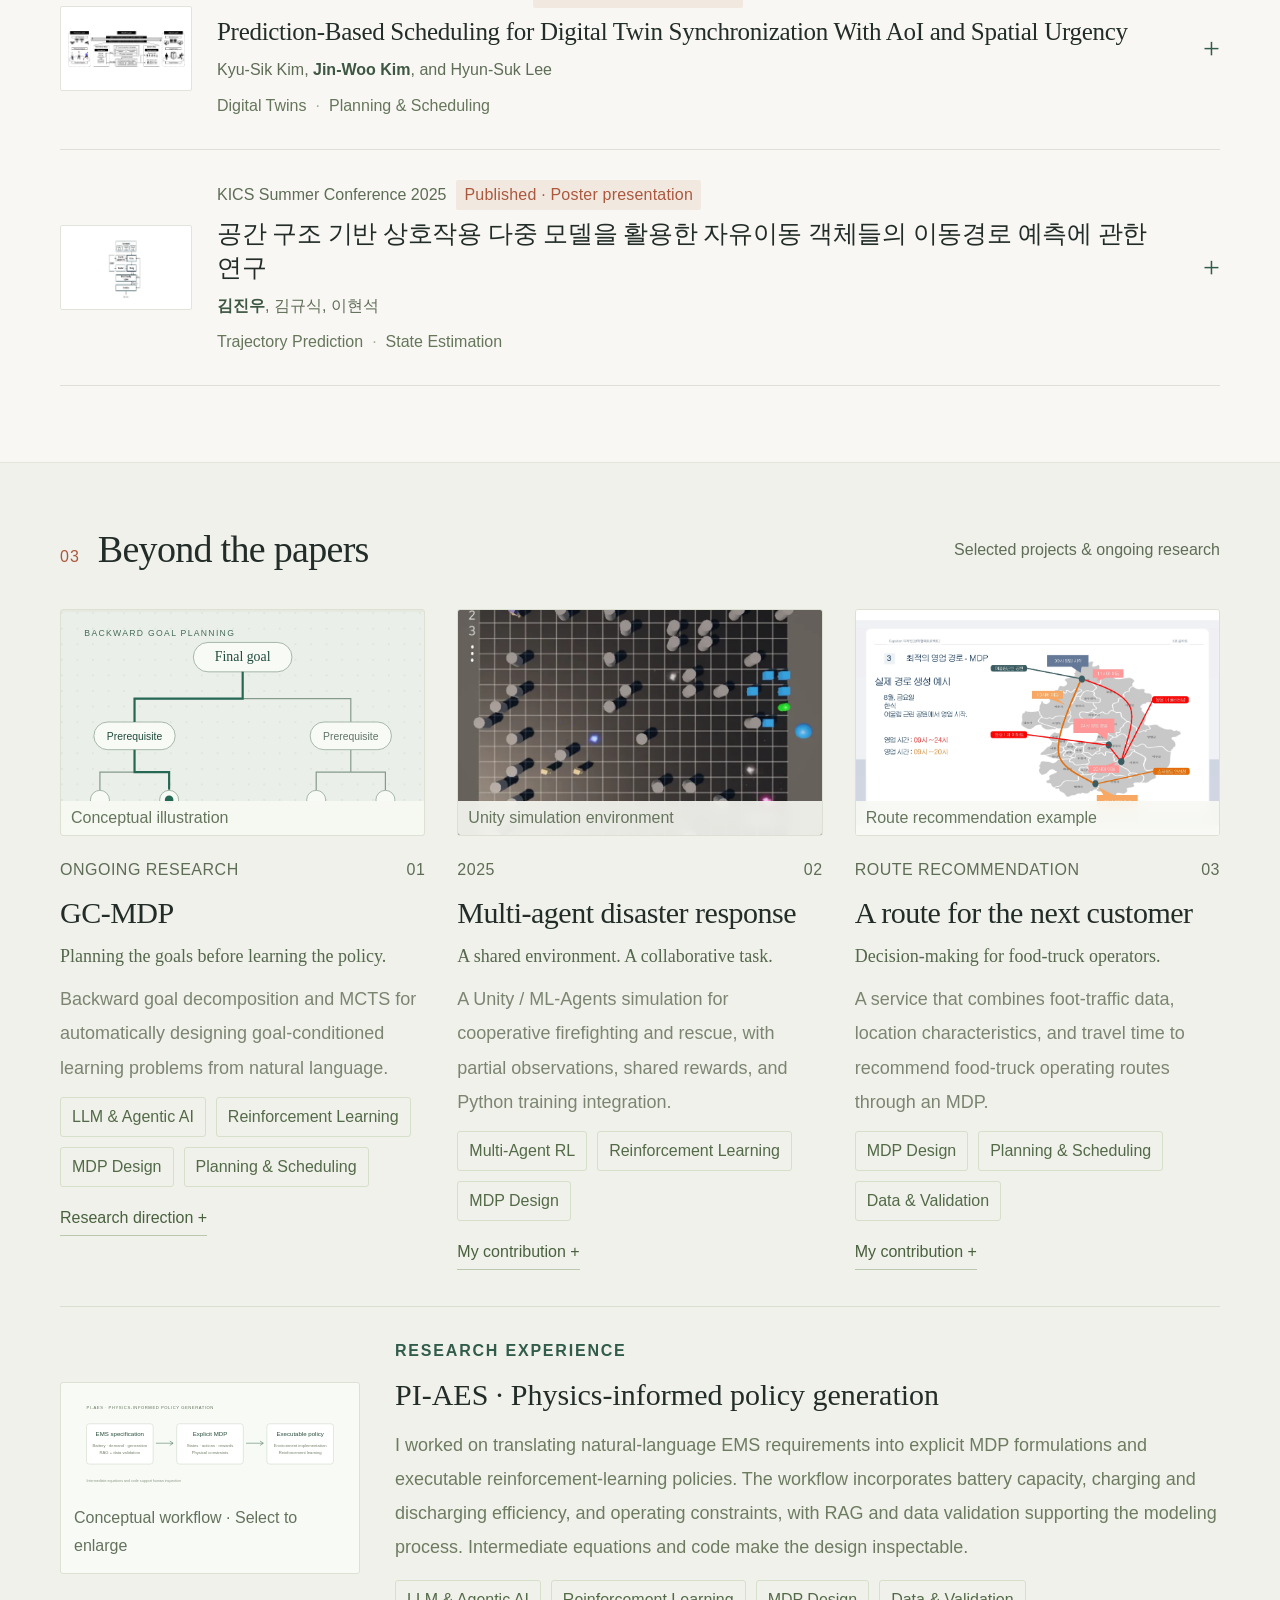
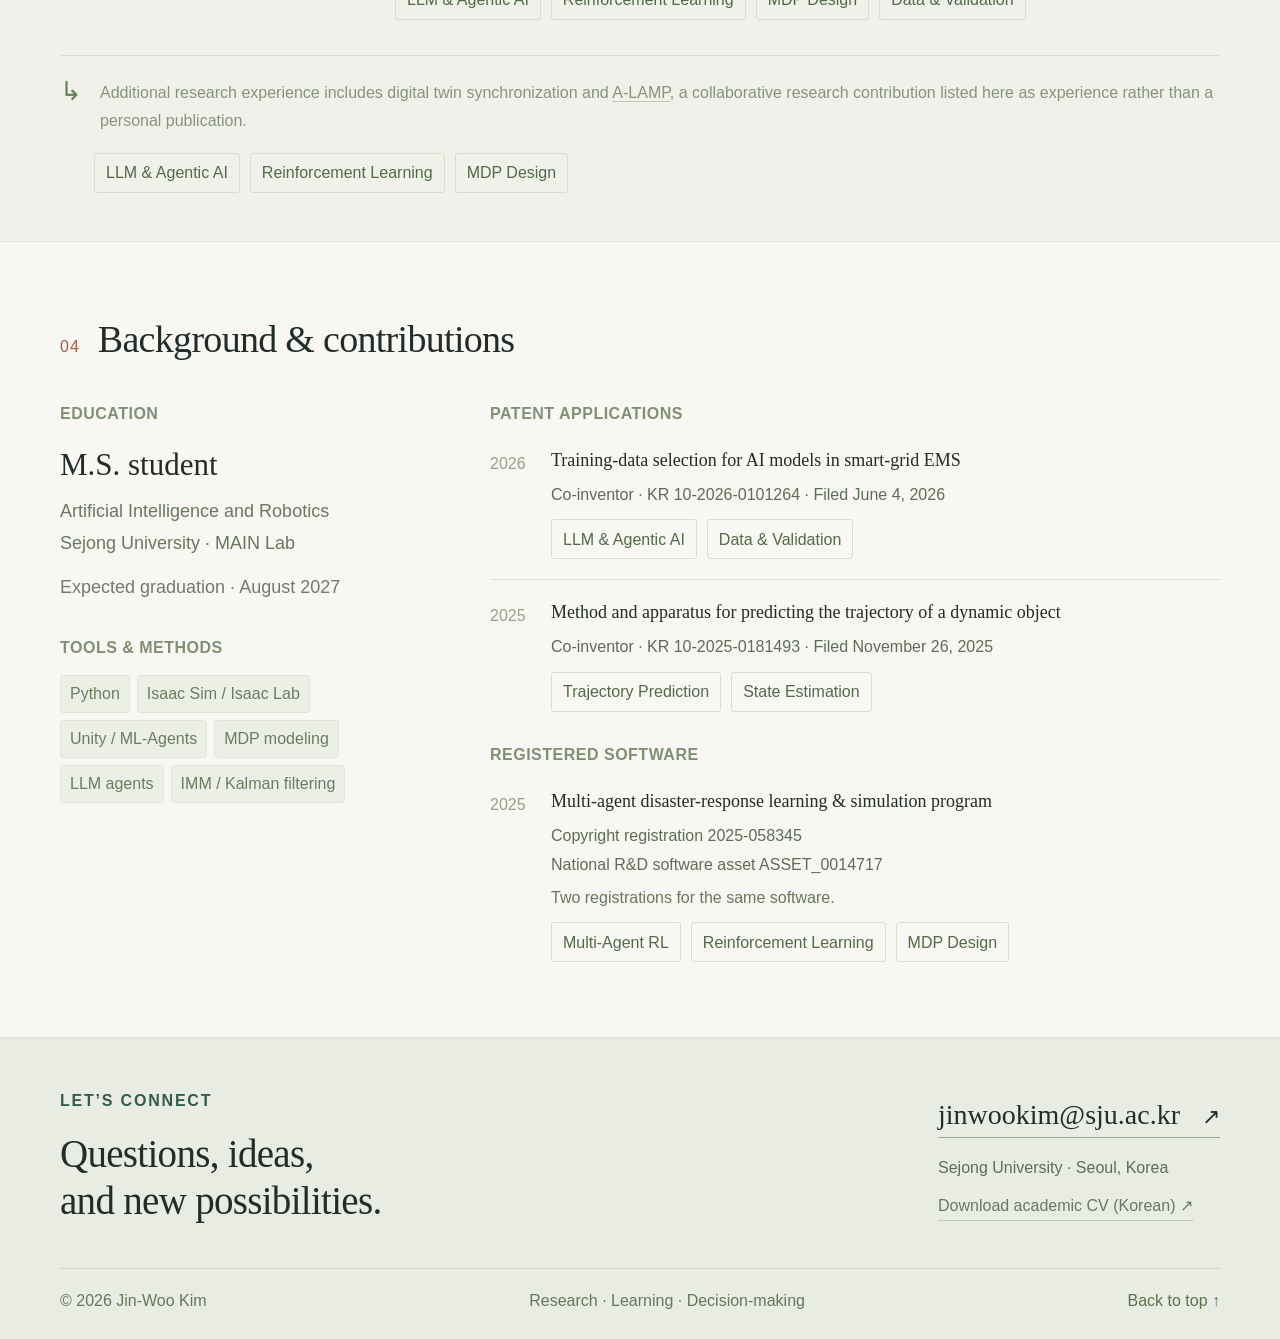
==== commit f8a6397f: "Increase typography throughout the site" ====
--- a/index.html
+++ b/index.html
@@ -13,7 +13,7 @@
   <script type="application/ld+json">{"@context": "https://schema.org", "@type": "Person", "name": "Jin-Woo Kim", "alternateName": "김진우", "url": "https://jinwookim-554.github.io/", "email": "jinwookim@sju.ac.kr", "affiliation": {"@type": "CollegeOrUniversity", "name": "Sejong University"}, "knowsAbout": ["Reinforcement Learning", "Agentic AI", "MDP Design", "Trajectory Prediction", "Digital Twins"]}</script>
   <title>Jin-Woo Kim · 김진우 | Research &amp; Projects</title>
   <link rel="icon" type="image/svg+xml" href="assets/favicon.svg">
-  <link rel="stylesheet" href="styles.css?v=20261029-readable">
+  <link rel="stylesheet" href="styles.css?v=20261029-large-type">
   <script src="content.js" defer></script>
   <script src="app.js" defer></script>
 </head>
--- a/styles.css
+++ b/styles.css
@@ -1,26 +1,34 @@
 @charset "UTF-8";
 :root{--paper:#f8f7f3;--ink:#222c28;--muted:#747973;--green:#315c4c;--deep:#19362f;--line:#dedfd7;--accent:#ab583e;--serif:Georgia,"Times New Roman","Batang",serif;--sans:"Segoe UI","Malgun Gothic",Arial,sans-serif}
-*{box-sizing:border-box}html{scroll-behavior:smooth;scroll-padding-top:110px}body{margin:0;color:var(--ink);background:var(--paper);font-family:var(--sans);font-size:16px;line-height:1.75;-webkit-font-smoothing:antialiased}a{color:inherit;text-decoration:none}a:hover{color:var(--green)}button{font:inherit;color:inherit;cursor:pointer}img{max-width:100%;display:block}button,a,summary{touch-action:manipulation}a:focus-visible,button:focus-visible,summary:focus-visible{outline:2px solid var(--accent);outline-offset:5px}h1,h2,h3,h4,p,figure{margin:0}h1,h2,h3,h4{font-weight:400}.wrap{width:min(1080px,calc(100% - 96px));margin-inline:auto}.muted{color:var(--muted)}.small{font-size:16px}.sr-only{position:absolute;width:1px;height:1px;padding:0;margin:-1px;overflow:hidden;clip:rect(0,0,0,0);white-space:nowrap;border:0}.skip-link{position:fixed;top:-80px;left:20px;z-index:100;background:var(--deep);color:#fff;padding:12px 20px}.skip-link:focus{top:12px}.site-header{position:sticky;top:0;z-index:20;background:rgba(248,247,243,.96);border-bottom:1px solid var(--line);backdrop-filter:blur(12px)}.header-inner{width:min(1180px,calc(100% - 72px));height:84px;display:flex;align-items:center;justify-content:space-between;margin:auto;gap:30px}.wordmark{font-family:var(--serif);font-size:24px;font-weight:700;letter-spacing:-.8px;white-space:nowrap}.wordmark span{color:var(--accent)}nav{display:flex;gap:30px;margin-left:auto}nav a{font-size:15px;color:#535d55;position:relative;padding:7px 0}nav a::after{content:"";position:absolute;bottom:0;left:0;height:1px;width:0;background:var(--green);transition:width .2s}nav a:hover::after,nav a.current::after{width:100%}.language-switch{border:1px solid #d4d9ce;border-radius:3px;background:transparent;font-size:14px;line-height:1.4;padding:8px 11px;white-space:nowrap;min-width:70px}.language-switch span{margin-left:6px;color:var(--muted)}.language-switch:hover{background:#ecefe7}
-.hero{padding-top:86px;padding-bottom:86px;display:grid;grid-template-columns:minmax(0,1fr) 252px;gap:100px;align-items:center}.eyebrow{font-size:13px;letter-spacing:1.8px;font-weight:600;color:var(--green);display:flex;align-items:center;gap:12px}.tiny-line{width:26px;height:1px;background:var(--green)}h1{font-family:var(--serif);font-size:74px;line-height:1.12;letter-spacing:-3.5px;margin-top:26px;font-weight:400}.korean-name{display:block;font-family:var(--sans);font-size:18px;line-height:1.4;letter-spacing:3px;color:#92968d;margin-top:14px}.position{font-size:16px;margin-top:19px;color:var(--green)}.hero-lead{font-family:var(--serif);font-size:27px;line-height:1.44;letter-spacing:-.45px;margin-top:27px}.hero-bio{font-size:16px;line-height:1.85;color:#59635b;max-width:575px;margin-top:18px}.affiliation{font-size:15px;color:#707a71;margin-top:14px;line-height:1.8}.affiliation a{border-bottom:1px solid #bfcabc}.profile-links{display:flex;gap:26px;align-items:center;margin-top:28px;font-size:15px}.profile-links a:not(.button-primary){border-bottom:1px solid #c6cdc1;padding:4px 0}.profile-links a span[aria-hidden]{margin-left:8px}.button-primary{display:inline-flex;align-items:center;justify-content:center;gap:22px;background:var(--deep);color:#fff;border:1px solid var(--deep);padding:10px 17px;border-radius:3px;font-size:15px}.button-primary:hover{color:#fff;background:#325c4d}.portrait-block{align-self:center;position:relative;padding-bottom:62px;margin-top:7px}.portrait-frame{position:relative;padding:11px;background:#e7ebe2;width:252px}.portrait-frame::before{content:"";position:absolute;inset:-12px 12px 12px -12px;border:1px solid #cdd7c9;z-index:-1}.portrait-frame img{width:230px;height:287.5px;object-fit:cover;object-position:center}.portrait-block figcaption{display:flex;gap:13px;margin-top:15px;align-items:center;font-size:12px;color:#7a8479}.portrait-mark{font-family:var(--serif);font-size:16px;color:var(--green);font-style:italic}.portrait-note{font-family:var(--serif);font-style:italic;color:#91988b;font-size:16px;line-height:1.6;position:absolute;bottom:0;left:0}.section-label{display:flex;align-items:baseline;gap:18px}.section-number{font-size:13px;letter-spacing:1px;color:var(--accent)}.section-label h2{font-family:var(--serif);font-size:33px;line-height:1.3;letter-spacing:-.7px}.section-heading{display:flex;justify-content:space-between;align-items:center;gap:25px}.news-section{border-top:1px solid var(--line);padding-top:34px;padding-bottom:65px;display:grid;grid-template-columns:245px minmax(0,1fr);gap:34px}.news-section .section-label{gap:14px}.news-section h2{font-size:26px}.news-row{display:grid;grid-template-columns:85px minmax(0,1fr);gap:21px;font-size:15px;line-height:1.75;padding:0 0 15px}.news-row+.news-row{border-top:1px solid #e5e7df;padding-top:14px}.news-row time,.date-label{font-size:14px;color:var(--green);font-weight:600;white-space:nowrap}.news-row a{border-bottom:1px solid #bac8b8}.news-row strong{font-weight:600}.upcoming p{color:#7a8177}.upcoming .date-label{color:var(--accent)}
-.research-section{background:var(--deep);color:#eaf0e7;padding:61px 0 58px}.research-heading{display:flex;justify-content:space-between;gap:90px;align-items:flex-end}.eyebrow.light{color:#a4bfad;letter-spacing:1.8px;font-size:12px}.research-heading h2{font-family:var(--serif);font-size:43px;line-height:1.19;letter-spacing:-1px;margin-top:19px}.research-heading>p{max-width:355px;font-size:16px;line-height:1.9;color:#b8c9bd;margin-bottom:4px}.research-grid{display:grid;grid-template-columns:repeat(3,minmax(0,1fr));gap:35px;margin-top:43px;padding-top:34px;border-top:1px solid #426052}.research-grid article+article{border-left:1px solid #426052;padding-left:33px}.research-index{font-family:var(--serif);font-size:15px;color:#a5bdab;font-style:italic}.research-grid h3{font-family:var(--serif);font-size:21px;line-height:1.35;margin-top:14px}.research-grid p{font-size:15px;line-height:1.9;color:#bbccbe;margin-top:13px}.research-topics{display:block;font-size:12px;line-height:1.8;color:#9bb9a2;margin-top:23px}
-.publications-section{padding-top:76px;padding-bottom:76px}.quiet-link{font-size:14px;color:#687865;border-bottom:1px solid #bec9b7;white-space:nowrap}.publication-index{margin-top:31px;border-top:1px solid var(--line)}.publication-year{display:grid;grid-template-columns:100px minmax(0,1fr);gap:20px;border-bottom:1px solid var(--line);padding:23px 0}.year-label{font-family:var(--serif);font-size:25px;color:#8a9382;font-style:italic}.compact-papers{display:flex;flex-direction:column;gap:12px}.compact-paper{display:grid;grid-template-columns:minmax(0,1fr) 140px;gap:20px;align-items:start}.compact-paper a{font-size:15px;line-height:1.6}.compact-paper a:hover{text-decoration:underline;text-underline-offset:4px}.compact-venue{font-size:12px;color:#798574;text-align:right;padding-top:2px}.paper-section-heading{display:flex;justify-content:space-between;align-items:flex-end;margin-top:52px;gap:20px}.paper-section-heading .eyebrow{font-size:12px}.paper-section-heading h3{font-family:var(--serif);font-size:30px;letter-spacing:-.7px;line-height:1.3;margin-top:10px}.expand-hint{font-size:13px;color:#8a9382;white-space:nowrap}.paper-filters{display:flex;gap:8px;flex-wrap:wrap;margin-top:23px;margin-bottom:22px}.paper-filters button{font-size:13px;line-height:1.5;padding:7px 12px;border:1px solid #d9dfd2;border-radius:3px;background:transparent;color:#6e7b65}.paper-filters button:hover{background:#eef0e9}.paper-filters button.active{background:var(--deep);color:#fff;border-color:var(--deep)}.paper-list{border-top:1px solid var(--line)}.paper{border-bottom:1px solid var(--line)}.paper[hidden]{display:none}.paper>summary{list-style:none;display:grid;grid-template-columns:132px minmax(0,1fr) 25px;gap:25px;padding:23px 0;align-items:center;cursor:pointer}.paper>summary::-webkit-details-marker{display:none}.paper-thumb{width:132px;height:85px;background:#fff;object-fit:contain;border:1px solid #e2e4dc;padding:6px;border-radius:2px;transition:transform .2s}.paper>summary:hover .paper-thumb{transform:translateY(-2px)}.paper-kicker{display:flex;align-items:center;gap:10px;flex-wrap:wrap;font-size:12px;letter-spacing:.5px;color:#6c7b64;margin-bottom:7px}.paper-status{color:var(--accent);background:#f1e9df;line-height:1.5;padding:2px 6px;border-radius:2px;font-size:12px;letter-spacing:.2px}.paper-title{font-family:var(--serif);font-size:21px;line-height:1.35;letter-spacing:-.3px}.paper-authors{font-size:14px;color:#778271;margin-top:8px}.paper-authors strong{font-weight:600;color:#3e5742}.paper-plus{font-family:var(--serif);font-size:25px;color:var(--green);justify-self:end;font-weight:400;transition:transform .25s}.paper[open] .paper-plus{transform:rotate(45deg)}.paper[open]>summary{padding-bottom:18px}.paper-content{padding:0 0 29px 157px}.paper-figure{background:#fff;border:1px solid #e3e6de;border-radius:3px;padding:16px;margin-top:2px}.figure-button{display:block;background:transparent;border:0;width:100%;padding:0;cursor:zoom-in}.paper-figure img{max-height:300px;width:100%;object-fit:contain}.paper-figure figcaption{margin-top:10px;color:#8b9386;font-size:12px}.paper-description{font-size:16px;line-height:1.9;margin-top:22px;max-width:740px;color:#5b6959}.paper-intro-label{font-size:12px;letter-spacing:1px;color:var(--accent);margin-top:22px}.paper-intro-label+.paper-description{margin-top:8px}.paper-contribution{font-size:14px;line-height:1.85;margin-top:15px;padding-left:14px;border-left:2px solid #bdcbb7;color:#6c7964}.paper-actions{display:flex;gap:21px;flex-wrap:wrap;margin-top:20px}.paper-actions a{font-size:13px;color:var(--green);border-bottom:1px solid #b6c5ae}.ongoing-work{display:flex;align-items:flex-start;gap:16px;padding:23px 26px;margin-top:26px;background:#eeefe7;border-radius:3px}.ongoing-dot{width:7px;height:7px;flex-shrink:0;border-radius:50%;background:#a37540;margin-top:8px}.ongoing-work h4{font-family:var(--serif);font-size:18px;line-height:1.45}.ongoing-work p{font-size:14px;color:#7a8271;line-height:1.85;margin-top:6px;max-width:720px}.text-badge{white-space:nowrap;font-size:12px;border:1px solid #d6dcca;border-radius:2px;padding:3px 8px;margin-left:auto;color:#849078}
-.projects-section{background:#f0f1ea;padding:62px 0 48px;border-top:1px solid #e2e6da;border-bottom:1px solid #e2e6da}.section-aside{font-size:13px;color:#8a927f}.project-grid{display:grid;grid-template-columns:repeat(3,minmax(0,1fr));gap:29px;margin-top:35px}.project-visual{display:block;aspect-ratio:1.61;position:relative;overflow:hidden;border-radius:3px;background:#e5e9df;border:1px solid #dce1d3}.project-visual img{width:100%;height:100%;object-fit:cover}.project-visual svg{display:block;width:100%;height:100%}.visual-label{position:absolute;bottom:0;left:0;right:0;background:rgba(248,249,243,.91);padding:5px 10px;color:#65765d;font-size:12px;line-height:1.5;backdrop-filter:blur(7px)}.food-visual img{object-fit:cover}.project-meta{display:flex;justify-content:space-between;font-size:12px;letter-spacing:1px;color:#7d8d70;margin-top:20px}.project-card h3{font-family:var(--serif);font-size:25px;line-height:1.27;margin-top:10px;letter-spacing:-.5px}.project-subtitle{font-family:var(--serif);font-size:16px;line-height:1.6;color:#54684c;margin-top:10px}.project-card>p:not(.project-subtitle){font-size:14px;line-height:1.9;color:#7b8571;margin-top:11px}.project-details{margin-top:17px}.project-details summary{list-style:none;cursor:pointer;font-size:13px;color:#49613e;border-bottom:1px solid #bbc8b0;width:fit-content;padding-bottom:3px}.project-details summary::-webkit-details-marker{display:none}.project-details p{font-size:14px;line-height:1.85;color:#6d7c61;margin-top:12px}.collaboration-note{display:flex;gap:18px;border-top:1px solid #d8dfcf;margin-top:35px;padding-top:23px;font-size:13px;color:#88937c}.collaboration-note>span{font-family:var(--serif);font-size:22px;line-height:1;color:#648154}.collaboration-note a{border-bottom:1px solid #bdcbb2}
-.background-section{padding-top:73px;padding-bottom:75px}.background-grid{display:grid;grid-template-columns:330px minmax(0,1fr);gap:100px;margin-top:37px}.small-heading{font-family:var(--sans);font-size:12px;letter-spacing:1.5px;font-weight:600;color:#819075;line-height:1.6}.education-title{font-family:var(--serif);font-size:26px;line-height:1.3;margin-top:18px}.education-title+p{font-size:15px;line-height:1.8;color:#687960;margin-top:10px}.education-title~.small{font-size:13px;margin-top:12px}.methods-heading{margin-top:32px}.skill-list{display:flex;gap:7px;flex-wrap:wrap;margin-top:14px}.skill-list span{font-size:12px;color:#6d7c60;background:#ecefe5;border:1px solid #e0e6d7;border-radius:3px;padding:4px 9px}.ip-entry{display:grid;grid-template-columns:40px minmax(0,1fr);gap:21px;margin-top:20px}.ip-entry+.ip-entry{padding-top:19px;border-top:1px solid var(--line)}.ip-year{font-size:13px;color:#95a188;padding-top:3px}.ip-entry h4{font-family:var(--serif);font-size:16px;line-height:1.5}.ip-entry p{font-size:12px;line-height:1.8;color:#869279;margin-top:7px}.software-heading{margin-top:30px}.registration-note{font-size:12px;color:#a2aa98;display:block;margin-top:5px}.site-footer{background:#e9ece2;border-top:1px solid #dbe1d1;padding:49px 0 24px}.footer-top{display:flex;align-items:center;justify-content:space-between;gap:50px}.footer-top .eyebrow{font-size:12px}.footer-top h2{font-family:var(--serif);font-size:34px;line-height:1.2;letter-spacing:-.7px;margin-top:16px}.email-link{font-family:var(--serif);font-size:23px;border-bottom:1px solid #98ab8c;padding-bottom:7px}.email-link span{font-size:18px;margin-left:15px}.footer-contact p{font-size:13px;color:#8a967d;margin-top:15px}.footer-contact .quiet-link{display:inline-block;font-size:12px;margin-top:10px}.footer-bottom{border-top:1px solid #cfd9c4;display:flex;justify-content:space-between;gap:20px;margin-top:43px;padding-top:18px;font-size:12px;color:#829174}.footer-bottom a{color:#59724b}dialog{border:0;border-radius:6px;padding:45px 25px 20px;background:#fff;color:var(--ink);width:min(1100px,94vw);max-height:90vh;box-shadow:0 20px 100px #0004}dialog::backdrop{background:#11261ed4;backdrop-filter:blur(5px)}dialog img{max-height:70vh;object-fit:contain;width:100%;margin:auto}dialog p{font-size:14px;color:#718166;text-align:center;margin-top:15px}#close-figure{position:absolute;right:17px;top:10px;background:transparent;border:0;font-size:14px}#close-figure span{font-size:22px;margin-left:10px}.noscript-note{padding:20px;text-align:center;font-size:15px}
-html[lang="ko"] h1{font-family:var(--serif)}html[lang="ko"] .hero-lead{font-family:var(--sans);font-size:23px;line-height:1.55;letter-spacing:-.8px}html[lang="ko"] .research-heading h2{font-family:var(--sans);font-size:35px;line-height:1.5;letter-spacing:-1.2px}html[lang="ko"] .research-grid h3{font-family:var(--sans);font-size:18px}html[lang="ko"] .section-label h2,html[lang="ko"] .paper-section-heading h3,html[lang="ko"] .footer-top h2{font-family:var(--sans);letter-spacing:-1px}html[lang="ko"] .section-label h2{font-size:27px}html[lang="ko"] .news-section h2{font-size:23px}html[lang="ko"] .paper-title.ko-title{font-family:var(--sans);font-size:18px;line-height:1.5}html[lang="ko"] .project-card h3{font-family:var(--sans);font-size:22px;line-height:1.5}html[lang="ko"] .ip-entry h4{font-family:var(--sans);font-size:16px}html[lang="ko"] .footer-top h2{font-size:30px;line-height:1.5}
-@media(min-width:1500px){.wrap{width:1120px}.hero{gap:135px}.hero-bio{font-size:16px}}
-@media(max-width:1000px){.wrap{width:calc(100% - 72px)}.hero{gap:55px;grid-template-columns:minmax(0,1fr) 230px}h1{font-size:63px}.hero-lead{font-size:24px}.portrait-frame{width:230px}.portrait-frame img{width:208px;height:260px}.news-section{grid-template-columns:210px minmax(0,1fr);gap:20px}.research-heading{gap:50px}.research-heading h2{font-size:36px}.research-heading>p{max-width:300px}.research-grid{gap:22px}.research-grid article+article{padding-left:22px}.background-grid{gap:55px;grid-template-columns:290px minmax(0,1fr)}nav{gap:20px}.header-inner{gap:22px}.project-card h3{font-size:22px}}
-@media(max-width:760px){html{scroll-padding-top:128px}.header-inner{height:auto;min-height:104px;flex-wrap:wrap;padding:15px 0 10px;gap:10px;width:calc(100% - 40px)}.wordmark{font-size:22px;order:0}.language-switch{order:1;margin-left:auto}nav{order:2;width:100%;justify-content:space-between;gap:15px;margin:0}nav a{font-size:14px;padding:4px 0}.wrap{width:calc(100% - 40px)}.hero{padding-top:47px;padding-bottom:45px;gap:32px;grid-template-columns:minmax(0,1fr) 160px;align-items:start}.hero-copy{display:contents}.hero .eyebrow{grid-column:1/-1;font-size:12px;letter-spacing:1.2px}.hero h1{font-size:49px;grid-column:1;grid-row:2;letter-spacing:-2.4px;margin-top:0;align-self:center}.korean-name{font-size:16px;letter-spacing:2px;margin-top:9px}.hero .position{grid-column:1;grid-row:3;font-size:15px;margin-top:-18px;align-self:start}.portrait-block{grid-column:2;grid-row:2/4;width:150px;margin:8px 0 0 10px;padding:0}.portrait-frame{width:150px;padding:7px}.portrait-frame img{width:136px;height:170px}.portrait-frame::before{inset:-8px 8px 8px -8px}.portrait-block figcaption{margin-top:8px;font-size:12px;gap:7px;line-height:1.5}.portrait-mark{font-size:13px;white-space:nowrap}.portrait-note{display:none}.hero-lead,.hero-bio,.affiliation,.profile-links{grid-column:1/-1;margin-top:0}.hero-lead{font-size:26px;grid-row:4}.hero-bio{font-size:16px;margin-top:-17px}.affiliation{font-size:14px;margin-top:-18px}.profile-links{margin-top:-9px;gap:24px}.news-section{display:block;padding-top:26px;padding-bottom:39px}.news-list{margin-top:23px}.news-row{grid-template-columns:72px minmax(0,1fr);font-size:14px;gap:15px}.news-row time,.date-label{font-size:13px}.research-section{padding:40px 0}.research-heading{display:block}.research-heading h2{font-size:36px}.research-heading>p{margin-top:22px;max-width:550px;font-size:15px}.research-grid{grid-template-columns:1fr;margin-top:28px;padding-top:24px;gap:24px}.research-grid article{display:grid;grid-template-columns:30px minmax(0,1fr);gap:0 12px}.research-grid article+article{border-left:0;padding-left:0;border-top:1px solid #426052;padding-top:24px}.research-grid h3{margin:0;font-size:22px}.research-index{padding-top:5px}.research-grid p,.research-topics{grid-column:2}.research-grid p{font-size:15px;margin-top:10px}.research-topics{margin-top:12px}.publications-section{padding:45px 0}.section-label h2{font-size:29px}.section-heading{align-items:flex-start;gap:10px;flex-wrap:wrap}.section-heading>.quiet-link{margin-left:32px;font-size:13px}.publication-year{grid-template-columns:58px minmax(0,1fr);gap:10px;padding:19px 0}.year-label{font-size:22px}.compact-paper{display:block}.compact-paper a{font-size:14px}.compact-venue{text-align:left;font-size:12px;margin-top:4px}.compact-papers{gap:16px}.paper-section-heading{margin-top:36px;display:block}.paper-section-heading h3{font-size:28px}.expand-hint{display:block;margin-top:12px;font-size:12px}.paper-filters{gap:6px;margin-top:17px;margin-bottom:17px}.paper-filters button{font-size:12px;padding:6px 9px}.paper>summary{grid-template-columns:80px minmax(0,1fr) 15px;gap:13px;padding:20px 0;align-items:start}.paper-thumb{width:80px;height:60px;margin-top:5px;padding:3px}.paper-kicker{font-size:12px;gap:5px;margin-bottom:5px}.paper-title{font-size:18px;line-height:1.35}.paper-authors{font-size:12px;line-height:1.7;margin-top:7px}.paper-plus{font-size:21px}.paper-content{padding:0 0 23px 0}.paper-figure{padding:11px}.paper-description{font-size:15px}.paper-contribution{font-size:13px}.ongoing-work{padding:18px;gap:10px;flex-wrap:wrap}.ongoing-work>div{flex:1}.ongoing-work h4{font-size:17px}.ongoing-work p{font-size:13px}.ongoing-work>.text-badge{display:none}.projects-section{padding:39px 0}.section-aside{margin-left:32px}.project-grid{grid-template-columns:1fr;gap:35px;margin-top:27px}.project-card{display:grid;grid-template-columns:1fr 1fr;gap:0 24px}.project-visual{grid-column:1;grid-row:1/7;align-self:start;margin-top:0;aspect-ratio:1.3}.project-meta,.project-card h3,.project-card>p,.project-details{grid-column:2}.project-meta{margin-top:0;font-size:12px}.project-card h3{font-size:22px;margin-top:9px}.project-subtitle{font-size:16px;margin-top:7px}.project-card>p:not(.project-subtitle){font-size:13px;margin-top:9px}.project-details{margin-top:12px}.visual-label{font-size:12px}.collaboration-note{font-size:12px;margin-top:30px}.background-section{padding:44px 0}.background-grid{grid-template-columns:1fr;gap:35px;margin-top:27px}.methods-heading{margin-top:24px}.skill-list{max-width:400px}.ip-column{border-top:1px solid var(--line);padding-top:27px}.ip-entry h4{font-size:17px}.ip-entry p{font-size:13px}.registration-note{font-size:12px}.site-footer{padding-top:35px}.footer-top{display:block}.footer-top h2{font-size:33px}.footer-contact{margin-top:27px}.email-link{font-size:24px}.footer-bottom{margin-top:30px;font-size:12px;flex-wrap:wrap;gap:12px}.footer-bottom>span:nth-child(2){display:none}html[lang="ko"] .hero-lead{font-size:23px}html[lang="ko"] .research-heading h2{font-size:30px}html[lang="ko"] .paper-section-heading h3{font-size:25px}html[lang="ko"] .project-card h3{font-size:19px}html[lang="ko"] .section-label h2{font-size:25px}}
-@media(max-width:460px){.hero{grid-template-columns:minmax(0,1fr) 130px;gap:26px}.hero h1{font-size:40px;letter-spacing:-1.8px}.portrait-block{width:120px;margin-left:8px}.portrait-frame{width:120px;padding:6px}.portrait-frame img{width:108px;height:135px}.portrait-block figcaption{font-size:12px;gap:5px}.portrait-mark{font-size:12px}.position{line-height:1.65}.hero .position{font-size:13px;margin-top:-14px}.hero-lead{font-size:23px}.profile-links{gap:18px;font-size:14px}.button-primary{padding:9px 12px;gap:9px;font-size:14px}.hero-bio{font-size:15px}.project-card{display:block}.project-visual{aspect-ratio:1.65}.project-meta{margin-top:17px;font-size:12px}.project-card h3{font-size:25px}.project-card>p:not(.project-subtitle){font-size:15px}.project-subtitle{font-size:16px}.project-details p{font-size:15px}.project-details summary{font-size:14px}.visual-label{font-size:12px}.paper-title{font-size:16px}.paper>summary{grid-template-columns:65px minmax(0,1fr) 13px;gap:11px}.paper-thumb{width:65px;height:53px}.paper-authors{font-size:12px}.section-label{gap:13px}.section-label h2{font-size:27px}.news-row{grid-template-columns:65px minmax(0,1fr);gap:11px}html[lang="ko"] .project-card h3{font-size:22px}html[lang="ko"] .hero-lead{font-size:20px}html[lang="ko"] .section-label h2{font-size:23px}}
+*{box-sizing:border-box}html{scroll-behavior:smooth;scroll-padding-top:110px}body{margin:0;color:var(--ink);background:var(--paper);font-family:var(--sans);font-size:18px;line-height:1.75;-webkit-font-smoothing:antialiased}a{color:inherit;text-decoration:none}a:hover{color:var(--green)}button{font:inherit;color:inherit;cursor:pointer}img{max-width:100%;display:block}button,a,summary{touch-action:manipulation}a:focus-visible,button:focus-visible,summary:focus-visible{outline:2px solid var(--accent);outline-offset:5px}h1,h2,h3,h4,p,figure{margin:0}h1,h2,h3,h4{font-weight:400}.wrap{width:min(1080px,calc(100% - 96px));margin-inline:auto}.muted{color:var(--muted)}.small{font-size:18px}.sr-only{position:absolute;width:1px;height:1px;padding:0;margin:-1px;overflow:hidden;clip:rect(0,0,0,0);white-space:nowrap;border:0}.skip-link{position:fixed;top:-80px;left:20px;z-index:100;background:var(--deep);color:#fff;padding:12px 20px}.skip-link:focus{top:12px}.site-header{position:sticky;top:0;z-index:20;background:rgba(248,247,243,.96);border-bottom:1px solid var(--line);backdrop-filter:blur(12px)}.header-inner{width:min(1180px,calc(100% - 72px));height:84px;display:flex;align-items:center;justify-content:space-between;margin:auto;gap:30px}.wordmark{font-family:var(--serif);font-size:29px;font-weight:700;letter-spacing:-.8px;white-space:nowrap}.wordmark span{color:var(--accent)}nav{display:flex;gap:30px;margin-left:auto}nav a{font-size:16px;color:#535d55;position:relative;padding:7px 0}nav a::after{content:"";position:absolute;bottom:0;left:0;height:1px;width:0;background:var(--green);transition:width .2s}nav a:hover::after,nav a.current::after{width:100%}.language-switch{border:1px solid #d4d9ce;border-radius:3px;background:transparent;font-size:16px;line-height:1.4;padding:8px 11px;white-space:nowrap;min-width:70px}.language-switch span{margin-left:6px;color:var(--muted)}.language-switch:hover{background:#ecefe7}
+.hero{padding-top:86px;padding-bottom:86px;display:grid;grid-template-columns:minmax(0,1fr) 252px;gap:100px;align-items:center}.eyebrow{font-size:16px;letter-spacing:1.8px;font-weight:600;color:var(--green);display:flex;align-items:center;gap:12px}.tiny-line{width:26px;height:1px;background:var(--green)}h1{font-family:var(--serif);font-size:74px;line-height:1.12;letter-spacing:-3.5px;margin-top:26px;font-weight:400}.korean-name{display:block;font-family:var(--sans);font-size:22px;line-height:1.4;letter-spacing:3px;color:#92968d;margin-top:14px}.position{font-size:18px;margin-top:19px;color:var(--green)}.hero-lead{font-family:var(--serif);font-size:32px;line-height:1.44;letter-spacing:-.45px;margin-top:27px}.hero-bio{font-size:18px;line-height:1.85;color:#59635b;max-width:575px;margin-top:18px}.affiliation{font-size:16px;color:#707a71;margin-top:14px;line-height:1.8}.affiliation a{border-bottom:1px solid #bfcabc}.profile-links{display:flex;gap:26px;align-items:center;margin-top:28px;font-size:16px}.profile-links a:not(.button-primary){border-bottom:1px solid #c6cdc1;padding:4px 0}.profile-links a span[aria-hidden]{margin-left:8px}.button-primary{display:inline-flex;align-items:center;justify-content:center;gap:22px;background:var(--deep);color:#fff;border:1px solid var(--deep);padding:10px 17px;border-radius:3px;font-size:16px}.button-primary:hover{color:#fff;background:#325c4d}.portrait-block{align-self:center;position:relative;padding-bottom:62px;margin-top:7px}.portrait-frame{position:relative;padding:11px;background:#e7ebe2;width:252px}.portrait-frame::before{content:"";position:absolute;inset:-12px 12px 12px -12px;border:1px solid #cdd7c9;z-index:-1}.portrait-frame img{width:230px;height:287.5px;object-fit:cover;object-position:center}.portrait-block figcaption{display:flex;gap:13px;margin-top:15px;align-items:center;font-size:16px;color:#7a8479}.portrait-mark{font-family:var(--serif);font-size:18px;color:var(--green);font-style:italic}.portrait-note{font-family:var(--serif);font-style:italic;color:#91988b;font-size:18px;line-height:1.6;position:absolute;bottom:0;left:0}.section-label{display:flex;align-items:baseline;gap:18px}.section-number{font-size:16px;letter-spacing:1px;color:var(--accent)}.section-label h2{font-family:var(--serif);font-size:38px;line-height:1.3;letter-spacing:-.7px}.section-heading{display:flex;justify-content:space-between;align-items:center;gap:25px}.news-section{border-top:1px solid var(--line);padding-top:34px;padding-bottom:65px;display:grid;grid-template-columns:245px minmax(0,1fr);gap:34px}.news-section .section-label{gap:14px}.news-section h2{font-size:31px}.news-row{display:grid;grid-template-columns:85px minmax(0,1fr);gap:21px;font-size:16px;line-height:1.75;padding:0 0 15px}.news-row+.news-row{border-top:1px solid #e5e7df;padding-top:14px}.news-row time,.date-label{font-size:16px;color:var(--green);font-weight:600;white-space:nowrap}.news-row a{border-bottom:1px solid #bac8b8}.news-row strong{font-weight:600}.upcoming p{color:#7a8177}.upcoming .date-label{color:var(--accent)}
+.research-section{background:var(--deep);color:#eaf0e7;padding:61px 0 58px}.research-heading{display:flex;justify-content:space-between;gap:90px;align-items:flex-end}.eyebrow.light{color:#a4bfad;letter-spacing:1.8px;font-size:16px}.research-heading h2{font-family:var(--serif);font-size:43px;line-height:1.19;letter-spacing:-1px;margin-top:19px}.research-heading>p{max-width:355px;font-size:18px;line-height:1.9;color:#b8c9bd;margin-bottom:4px}.research-grid{display:grid;grid-template-columns:repeat(3,minmax(0,1fr));gap:35px;margin-top:43px;padding-top:34px;border-top:1px solid #426052}.research-grid article+article{border-left:1px solid #426052;padding-left:33px}.research-index{font-family:var(--serif);font-size:16px;color:#a5bdab;font-style:italic}.research-grid h3{font-family:var(--serif);font-size:25px;line-height:1.35;margin-top:14px}.research-grid p{font-size:16px;line-height:1.9;color:#bbccbe;margin-top:13px}.research-topics{display:block;font-size:16px;line-height:1.8;color:#9bb9a2;margin-top:23px}
+.publications-section{padding-top:76px;padding-bottom:76px}.quiet-link{font-size:16px;color:#687865;border-bottom:1px solid #bec9b7;white-space:nowrap}.publication-index{margin-top:31px;border-top:1px solid var(--line)}.publication-year{display:grid;grid-template-columns:100px minmax(0,1fr);gap:20px;border-bottom:1px solid var(--line);padding:23px 0}.year-label{font-family:var(--serif);font-size:30px;color:#8a9382;font-style:italic}.compact-papers{display:flex;flex-direction:column;gap:12px}.compact-paper{display:grid;grid-template-columns:minmax(0,1fr) 140px;gap:20px;align-items:start}.compact-paper a{font-size:16px;line-height:1.6}.compact-paper a:hover{text-decoration:underline;text-underline-offset:4px}.compact-venue{font-size:16px;color:#798574;text-align:right;padding-top:2px}.paper-section-heading{display:flex;justify-content:space-between;align-items:flex-end;margin-top:52px;gap:20px}.paper-section-heading .eyebrow{font-size:16px}.paper-section-heading h3{font-family:var(--serif);font-size:35px;letter-spacing:-.7px;line-height:1.3;margin-top:10px}.expand-hint{font-size:16px;color:#8a9382;white-space:nowrap}.paper-filters{display:flex;gap:8px;flex-wrap:wrap;margin-top:23px;margin-bottom:22px}.paper-filters button{font-size:16px;line-height:1.5;padding:7px 12px;border:1px solid #d9dfd2;border-radius:3px;background:transparent;color:#6e7b65}.paper-filters button:hover{background:#eef0e9}.paper-filters button.active{background:var(--deep);color:#fff;border-color:var(--deep)}.paper-list{border-top:1px solid var(--line)}.paper{border-bottom:1px solid var(--line)}.paper[hidden]{display:none}.paper>summary{list-style:none;display:grid;grid-template-columns:132px minmax(0,1fr) 25px;gap:25px;padding:23px 0;align-items:center;cursor:pointer}.paper>summary::-webkit-details-marker{display:none}.paper-thumb{width:132px;height:85px;background:#fff;object-fit:contain;border:1px solid #e2e4dc;padding:6px;border-radius:2px;transition:transform .2s}.paper>summary:hover .paper-thumb{transform:translateY(-2px)}.paper-kicker{display:flex;align-items:center;gap:10px;flex-wrap:wrap;font-size:16px;letter-spacing:.5px;color:#6c7b64;margin-bottom:7px}.paper-status{color:var(--accent);background:#f1e9df;line-height:1.5;padding:2px 6px;border-radius:2px;font-size:16px;letter-spacing:.2px}.paper-title{font-family:var(--serif);font-size:25px;line-height:1.35;letter-spacing:-.3px}.paper-authors{font-size:16px;color:#778271;margin-top:8px}.paper-authors strong{font-weight:600;color:#3e5742}.paper-plus{font-family:var(--serif);font-size:30px;color:var(--green);justify-self:end;font-weight:400;transition:transform .25s}.paper[open] .paper-plus{transform:rotate(45deg)}.paper[open]>summary{padding-bottom:18px}.paper-content{padding:0 0 29px 157px}.paper-figure{background:#fff;border:1px solid #e3e6de;border-radius:3px;padding:16px;margin-top:2px}.figure-button{display:block;background:transparent;border:0;width:100%;padding:0;cursor:zoom-in}.paper-figure img{max-height:300px;width:100%;object-fit:contain}.paper-figure figcaption{margin-top:10px;color:#8b9386;font-size:16px}.paper-description{font-size:18px;line-height:1.9;margin-top:22px;max-width:740px;color:#5b6959}.paper-intro-label{font-size:16px;letter-spacing:1px;color:var(--accent);margin-top:22px}.paper-intro-label+.paper-description{margin-top:8px}.paper-contribution{font-size:16px;line-height:1.85;margin-top:15px;padding-left:14px;border-left:2px solid #bdcbb7;color:#6c7964}.paper-actions{display:flex;gap:21px;flex-wrap:wrap;margin-top:20px}.paper-actions a{font-size:16px;color:var(--green);border-bottom:1px solid #b6c5ae}.ongoing-work{display:flex;align-items:flex-start;gap:16px;padding:23px 26px;margin-top:26px;background:#eeefe7;border-radius:3px}.ongoing-dot{width:7px;height:7px;flex-shrink:0;border-radius:50%;background:#a37540;margin-top:8px}.ongoing-work h4{font-family:var(--serif);font-size:22px;line-height:1.45}.ongoing-work p{font-size:16px;color:#7a8271;line-height:1.85;margin-top:6px;max-width:720px}.text-badge{white-space:nowrap;font-size:16px;border:1px solid #d6dcca;border-radius:2px;padding:3px 8px;margin-left:auto;color:#849078}
+.projects-section{background:#f0f1ea;padding:62px 0 48px;border-top:1px solid #e2e6da;border-bottom:1px solid #e2e6da}.section-aside{font-size:16px;color:#8a927f}.project-grid{display:grid;grid-template-columns:repeat(3,minmax(0,1fr));gap:29px;margin-top:35px}.project-visual{display:block;aspect-ratio:1.61;position:relative;overflow:hidden;border-radius:3px;background:#e5e9df;border:1px solid #dce1d3}.project-visual img{width:100%;height:100%;object-fit:cover}.project-visual svg{display:block;width:100%;height:100%}.visual-label{position:absolute;bottom:0;left:0;right:0;background:rgba(248,249,243,.91);padding:5px 10px;color:#65765d;font-size:16px;line-height:1.5;backdrop-filter:blur(7px)}.food-visual img{object-fit:cover}.project-meta{display:flex;justify-content:space-between;font-size:16px;letter-spacing:1px;color:#7d8d70;margin-top:20px}.project-card h3{font-family:var(--serif);font-size:30px;line-height:1.27;margin-top:10px;letter-spacing:-.5px}.project-subtitle{font-family:var(--serif);font-size:18px;line-height:1.6;color:#54684c;margin-top:10px}.project-card>p:not(.project-subtitle){font-size:16px;line-height:1.9;color:#7b8571;margin-top:11px}.project-details{margin-top:17px}.project-details summary{list-style:none;cursor:pointer;font-size:16px;color:#49613e;border-bottom:1px solid #bbc8b0;width:fit-content;padding-bottom:3px}.project-details summary::-webkit-details-marker{display:none}.project-details p{font-size:16px;line-height:1.85;color:#6d7c61;margin-top:12px}.collaboration-note{display:flex;gap:18px;border-top:1px solid #d8dfcf;margin-top:35px;padding-top:23px;font-size:16px;color:#88937c}.collaboration-note>span{font-family:var(--serif);font-size:26px;line-height:1;color:#648154}.collaboration-note a{border-bottom:1px solid #bdcbb2}
+.background-section{padding-top:73px;padding-bottom:75px}.background-grid{display:grid;grid-template-columns:330px minmax(0,1fr);gap:100px;margin-top:37px}.small-heading{font-family:var(--sans);font-size:16px;letter-spacing:1.5px;font-weight:600;color:#819075;line-height:1.6}.education-title{font-family:var(--serif);font-size:31px;line-height:1.3;margin-top:18px}.education-title+p{font-size:16px;line-height:1.8;color:#687960;margin-top:10px}.education-title~.small{font-size:16px;margin-top:12px}.methods-heading{margin-top:32px}.skill-list{display:flex;gap:7px;flex-wrap:wrap;margin-top:14px}.skill-list span{font-size:16px;color:#6d7c60;background:#ecefe5;border:1px solid #e0e6d7;border-radius:3px;padding:4px 9px}.ip-entry{display:grid;grid-template-columns:40px minmax(0,1fr);gap:21px;margin-top:20px}.ip-entry+.ip-entry{padding-top:19px;border-top:1px solid var(--line)}.ip-year{font-size:16px;color:#95a188;padding-top:3px}.ip-entry h4{font-family:var(--serif);font-size:18px;line-height:1.5}.ip-entry p{font-size:16px;line-height:1.8;color:#869279;margin-top:7px}.software-heading{margin-top:30px}.registration-note{font-size:16px;color:#a2aa98;display:block;margin-top:5px}.site-footer{background:#e9ece2;border-top:1px solid #dbe1d1;padding:49px 0 24px}.footer-top{display:flex;align-items:center;justify-content:space-between;gap:50px}.footer-top .eyebrow{font-size:16px}.footer-top h2{font-family:var(--serif);font-size:39px;line-height:1.2;letter-spacing:-.7px;margin-top:16px}.email-link{font-family:var(--serif);font-size:28px;border-bottom:1px solid #98ab8c;padding-bottom:7px}.email-link span{font-size:22px;margin-left:15px}.footer-contact p{font-size:16px;color:#8a967d;margin-top:15px}.footer-contact .quiet-link{display:inline-block;font-size:16px;margin-top:10px}.footer-bottom{border-top:1px solid #cfd9c4;display:flex;justify-content:space-between;gap:20px;margin-top:43px;padding-top:18px;font-size:16px;color:#829174}.footer-bottom a{color:#59724b}dialog{border:0;border-radius:6px;padding:45px 25px 20px;background:#fff;color:var(--ink);width:min(1100px,94vw);max-height:90vh;box-shadow:0 20px 100px #0004}dialog::backdrop{background:#11261ed4;backdrop-filter:blur(5px)}dialog img{max-height:70vh;object-fit:contain;width:100%;margin:auto}dialog p{font-size:16px;color:#718166;text-align:center;margin-top:15px}#close-figure{position:absolute;right:17px;top:10px;background:transparent;border:0;font-size:16px}#close-figure span{font-size:26px;margin-left:10px}.noscript-note{padding:20px;text-align:center;font-size:16px}
+html[lang="ko"] h1{font-family:var(--serif)}html[lang="ko"] .hero-lead{font-family:var(--sans);font-size:28px;line-height:1.55;letter-spacing:-.8px}html[lang="ko"] .research-heading h2{font-family:var(--sans);font-size:40px;line-height:1.5;letter-spacing:-1.2px}html[lang="ko"] .research-grid h3{font-family:var(--sans);font-size:22px}html[lang="ko"] .section-label h2,html[lang="ko"] .paper-section-heading h3,html[lang="ko"] .footer-top h2{font-family:var(--sans);letter-spacing:-1px}html[lang="ko"] .section-label h2{font-size:32px}html[lang="ko"] .news-section h2{font-size:28px}html[lang="ko"] .paper-title.ko-title{font-family:var(--sans);font-size:22px;line-height:1.5}html[lang="ko"] .project-card h3{font-family:var(--sans);font-size:26px;line-height:1.5}html[lang="ko"] .ip-entry h4{font-family:var(--sans);font-size:18px}html[lang="ko"] .footer-top h2{font-size:35px;line-height:1.5}
+@media(min-width:1500px){.wrap{width:1120px}.hero{gap:135px}.hero-bio{font-size:18px}}
+@media(max-width:1000px){.wrap{width:calc(100% - 72px)}.hero{gap:55px;grid-template-columns:minmax(0,1fr) 230px}h1{font-size:63px}.hero-lead{font-size:29px}.portrait-frame{width:230px}.portrait-frame img{width:208px;height:260px}.news-section{grid-template-columns:210px minmax(0,1fr);gap:20px}.research-heading{gap:50px}.research-heading h2{font-size:41px}.research-heading>p{max-width:300px}.research-grid{gap:22px}.research-grid article+article{padding-left:22px}.background-grid{gap:55px;grid-template-columns:290px minmax(0,1fr)}nav{gap:20px}.header-inner{gap:22px}.project-card h3{font-size:26px}}
+@media(max-width:760px){html{scroll-padding-top:128px}.header-inner{height:auto;min-height:104px;flex-wrap:wrap;padding:15px 0 10px;gap:10px;width:calc(100% - 40px)}.wordmark{font-size:26px;order:0}.language-switch{order:1;margin-left:auto}nav{order:2;width:100%;justify-content:space-between;gap:15px;margin:0}nav a{font-size:16px;padding:4px 0}.wrap{width:calc(100% - 40px)}.hero{padding-top:47px;padding-bottom:45px;gap:32px;grid-template-columns:minmax(0,1fr) 160px;align-items:start}.hero-copy{display:contents}.hero .eyebrow{grid-column:1/-1;font-size:16px;letter-spacing:1.2px}.hero h1{font-size:49px;grid-column:1;grid-row:2;letter-spacing:-2.4px;margin-top:0;align-self:center}.korean-name{font-size:18px;letter-spacing:2px;margin-top:9px}.hero .position{grid-column:1;grid-row:3;font-size:16px;margin-top:-18px;align-self:start}.portrait-block{grid-column:2;grid-row:2/4;width:150px;margin:8px 0 0 10px;padding:0}.portrait-frame{width:150px;padding:7px}.portrait-frame img{width:136px;height:170px}.portrait-frame::before{inset:-8px 8px 8px -8px}.portrait-block figcaption{margin-top:8px;font-size:16px;gap:7px;line-height:1.5}.portrait-mark{font-size:16px;white-space:nowrap}.portrait-note{display:none}.hero-lead,.hero-bio,.affiliation,.profile-links{grid-column:1/-1;margin-top:0}.hero-lead{font-size:31px;grid-row:4}.hero-bio{font-size:18px;margin-top:-17px}.affiliation{font-size:16px;margin-top:-18px}.profile-links{margin-top:-9px;gap:24px}.news-section{display:block;padding-top:26px;padding-bottom:39px}.news-list{margin-top:23px}.news-row{grid-template-columns:72px minmax(0,1fr);font-size:16px;gap:15px}.news-row time,.date-label{font-size:16px}.research-section{padding:40px 0}.research-heading{display:block}.research-heading h2{font-size:41px}.research-heading>p{margin-top:22px;max-width:550px;font-size:16px}.research-grid{grid-template-columns:1fr;margin-top:28px;padding-top:24px;gap:24px}.research-grid article{display:grid;grid-template-columns:30px minmax(0,1fr);gap:0 12px}.research-grid article+article{border-left:0;padding-left:0;border-top:1px solid #426052;padding-top:24px}.research-grid h3{margin:0;font-size:26px}.research-index{padding-top:5px}.research-grid p,.research-topics{grid-column:2}.research-grid p{font-size:16px;margin-top:10px}.research-topics{margin-top:12px}.publications-section{padding:45px 0}.section-label h2{font-size:34px}.section-heading{align-items:flex-start;gap:10px;flex-wrap:wrap}.section-heading>.quiet-link{margin-left:32px;font-size:16px}.publication-year{grid-template-columns:58px minmax(0,1fr);gap:10px;padding:19px 0}.year-label{font-size:26px}.compact-paper{display:block}.compact-paper a{font-size:16px}.compact-venue{text-align:left;font-size:16px;margin-top:4px}.compact-papers{gap:16px}.paper-section-heading{margin-top:36px;display:block}.paper-section-heading h3{font-size:33px}.expand-hint{display:block;margin-top:12px;font-size:16px}.paper-filters{gap:6px;margin-top:17px;margin-bottom:17px}.paper-filters button{font-size:16px;padding:6px 9px}.paper>summary{grid-template-columns:80px minmax(0,1fr) 15px;gap:13px;padding:20px 0;align-items:start}.paper-thumb{width:80px;height:60px;margin-top:5px;padding:3px}.paper-kicker{font-size:16px;gap:5px;margin-bottom:5px}.paper-title{font-size:22px;line-height:1.35}.paper-authors{font-size:16px;line-height:1.7;margin-top:7px}.paper-plus{font-size:25px}.paper-content{padding:0 0 23px 0}.paper-figure{padding:11px}.paper-description{font-size:16px}.paper-contribution{font-size:16px}.ongoing-work{padding:18px;gap:10px;flex-wrap:wrap}.ongoing-work>div{flex:1}.ongoing-work h4{font-size:21px}.ongoing-work p{font-size:16px}.ongoing-work>.text-badge{display:none}.projects-section{padding:39px 0}.section-aside{margin-left:32px}.project-grid{grid-template-columns:1fr;gap:35px;margin-top:27px}.project-card{display:grid;grid-template-columns:1fr 1fr;gap:0 24px}.project-visual{grid-column:1;grid-row:1/7;align-self:start;margin-top:0;aspect-ratio:1.3}.project-meta,.project-card h3,.project-card>p,.project-details{grid-column:2}.project-meta{margin-top:0;font-size:16px}.project-card h3{font-size:26px;margin-top:9px}.project-subtitle{font-size:18px;margin-top:7px}.project-card>p:not(.project-subtitle){font-size:16px;margin-top:9px}.project-details{margin-top:12px}.visual-label{font-size:16px}.collaboration-note{font-size:16px;margin-top:30px}.background-section{padding:44px 0}.background-grid{grid-template-columns:1fr;gap:35px;margin-top:27px}.methods-heading{margin-top:24px}.skill-list{max-width:400px}.ip-column{border-top:1px solid var(--line);padding-top:27px}.ip-entry h4{font-size:21px}.ip-entry p{font-size:16px}.registration-note{font-size:16px}.site-footer{padding-top:35px}.footer-top{display:block}.footer-top h2{font-size:38px}.footer-contact{margin-top:27px}.email-link{font-size:29px}.footer-bottom{margin-top:30px;font-size:16px;flex-wrap:wrap;gap:12px}.footer-bottom>span:nth-child(2){display:none}html[lang="ko"] .hero-lead{font-size:28px}html[lang="ko"] .research-heading h2{font-size:35px}html[lang="ko"] .paper-section-heading h3{font-size:30px}html[lang="ko"] .project-card h3{font-size:23px}html[lang="ko"] .section-label h2{font-size:30px}}
+@media(max-width:460px){.hero{grid-template-columns:minmax(0,1fr) 130px;gap:26px}.hero h1{font-size:40px;letter-spacing:-1.8px}.portrait-block{width:120px;margin-left:8px}.portrait-frame{width:120px;padding:6px}.portrait-frame img{width:108px;height:135px}.portrait-block figcaption{font-size:16px;gap:5px}.portrait-mark{font-size:16px}.position{line-height:1.65}.hero .position{font-size:16px;margin-top:-14px}.hero-lead{font-size:28px}.profile-links{gap:18px;font-size:16px}.button-primary{padding:9px 12px;gap:9px;font-size:16px}.hero-bio{font-size:16px}.project-card{display:block}.project-visual{aspect-ratio:1.65}.project-meta{margin-top:17px;font-size:16px}.project-card h3{font-size:30px}.project-card>p:not(.project-subtitle){font-size:16px}.project-subtitle{font-size:18px}.project-details p{font-size:16px}.project-details summary{font-size:16px}.visual-label{font-size:16px}.paper-title{font-size:18px}.paper>summary{grid-template-columns:65px minmax(0,1fr) 13px;gap:11px}.paper-thumb{width:65px;height:53px}.paper-authors{font-size:16px}.section-label{gap:13px}.section-label h2{font-size:32px}.news-row{grid-template-columns:65px minmax(0,1fr);gap:11px}html[lang="ko"] .project-card h3{font-size:26px}html[lang="ko"] .hero-lead{font-size:24px}html[lang="ko"] .section-label h2{font-size:28px}}
 @media(prefers-reduced-motion:reduce){html{scroll-behavior:auto}*,*::before,*::after{transition:none!important}}
-@media print{.site-header,.language-switch,.paper-filters,.paper-plus,.expand-hint{display:none}.wrap{width:100%}body{background:white;font-size:14px}.hero{padding:20px 0}.paper-content{padding-left:0}.research-section{print-color-adjust:exact}.projects-section{break-inside:avoid}dialog{display:none}a{color:inherit}}
+@media print{.site-header,.language-switch,.paper-filters,.paper-plus,.expand-hint{display:none}.wrap{width:100%}body{background:white;font-size:16px}.hero{padding:20px 0}.paper-content{padding-left:0}.research-section{print-color-adjust:exact}.projects-section{break-inside:avoid}dialog{display:none}a{color:inherit}}
 @media(max-width:760px){.compact-venue{display:block}}
-.research-experience{display:grid;grid-template-columns:300px minmax(0,1fr);gap:35px;align-items:center;margin-top:36px;padding-top:30px;border-top:1px solid #d8dfcf}.research-experience figure{padding:13px;background:#f8faf6;border:1px solid #dce1d3;border-radius:3px}.research-experience figcaption{font-size:12px;color:#88937c;margin-top:8px}.research-experience h3{font-family:var(--serif);font-size:25px;line-height:1.4;margin-top:9px}.research-experience h3+p{font-size:15px;color:#6d7c61;line-height:1.9;margin-top:12px}html[lang="ko"] .research-experience h3{font-family:var(--sans);font-size:21px;letter-spacing:-.5px}@media(max-width:760px){.research-experience{grid-template-columns:1fr;gap:20px}.research-experience figure{max-width:440px}.research-experience h3{font-size:24px}.research-experience h3+p{font-size:15px}}
+.research-experience{display:grid;grid-template-columns:300px minmax(0,1fr);gap:35px;align-items:center;margin-top:36px;padding-top:30px;border-top:1px solid #d8dfcf}.research-experience figure{padding:13px;background:#f8faf6;border:1px solid #dce1d3;border-radius:3px}.research-experience figcaption{font-size:16px;color:#88937c;margin-top:8px}.research-experience h3{font-family:var(--serif);font-size:30px;line-height:1.4;margin-top:9px}.research-experience h3+p{font-size:16px;color:#6d7c61;line-height:1.9;margin-top:12px}html[lang="ko"] .research-experience h3{font-family:var(--sans);font-size:25px;letter-spacing:-.5px}@media(max-width:760px){.research-experience{grid-template-columns:1fr;gap:20px}.research-experience figure{max-width:440px}.research-experience h3{font-size:29px}.research-experience h3+p{font-size:16px}}
 
 .research-experience .figure-button img{width:100%;height:auto}
-.topic-explorer{padding:31px 0 36px;border-top:1px solid var(--line)}.topic-heading{display:flex;justify-content:space-between;gap:50px;align-items:flex-end}.topic-heading .eyebrow{font-size:12px}.topic-heading h2{font-family:var(--serif);font-size:29px;line-height:1.3;letter-spacing:-.5px;margin-top:11px}.topic-heading>p{font-size:14px;color:#7b8571;max-width:330px;line-height:1.85}.topic-selector{display:flex;flex-wrap:wrap;gap:8px;margin-top:23px}.area-chip{display:inline-flex;align-items:center;gap:13px;padding:8px 12px;border:1px solid #d7dfce;border-radius:4px;background:transparent;font-size:14px;line-height:1.5;color:#4b6542;transition:background .15s}.area-chip:hover{background:#ebefe4}.area-chip.selected{color:#fff;background:var(--deep);border-color:var(--deep)}.topic-count{font-size:12px;min-width:16px;line-height:18px;background:#e7eddf;color:#6b805c;text-align:center;border-radius:3px}.area-chip.selected .topic-count{background:#395847;color:#d4e2cb}.topic-results{margin-top:24px;padding-top:20px;border-top:1px solid var(--line)}.topic-results[hidden]{display:none}.topic-results-heading{display:flex;align-items:center;justify-content:space-between;gap:20px;margin-bottom:17px}.topic-results-heading h3{font-size:15px;font-weight:600;color:#4f6746;line-height:1.7}.topic-results-heading>button{border:0;background:transparent;font-size:13px;color:#8b957f;white-space:nowrap}.topic-result-list{display:grid;grid-template-columns:repeat(2,minmax(0,1fr));gap:13px}.topic-result-card{border:1px solid #e0e5d8;background:#fcfcf8;padding:18px;border-radius:4px;display:flex;flex-direction:column;justify-content:space-between}.topic-result-main{display:flex;gap:15px;align-items:flex-start;min-width:0}.topic-result-main>img{width:88px;height:64px;object-fit:contain;border:1px solid #edf0e8;background:#fff;padding:3px;flex-shrink:0;margin-top:4px}.topic-result-main>div{min-width:0;flex:1}.entry-kind{font-size:12px;color:var(--accent);letter-spacing:.4px}.topic-result-card h4{font-family:var(--serif);font-size:20px;line-height:1.4;margin-top:5px;overflow-wrap:anywhere}.topic-result-card h4 a:hover{text-decoration:underline;text-underline-offset:4px}.result-arrow{font-family:var(--sans);font-size:16px;color:#859775}.topic-result-card p{font-size:12px;color:#8a957d;line-height:1.65;margin-top:7px}.topic-text-mark{display:flex;width:52px;height:54px;flex-shrink:0;align-items:center;justify-content:center;background:#edf1e5;color:#91a680;font-family:var(--serif);font-size:25px;border-radius:3px;margin-top:5px}.entry-topic-tags{display:flex;gap:5px;flex-wrap:wrap;margin-top:13px}.topic-tag{border:1px solid #d6dfca;border-radius:3px;background:transparent;color:#6c805c;font-size:12px;line-height:1.6;padding:3px 7px;max-width:100%;text-align:left}.topic-tag:hover{background:#e2ead7;color:#34582b;border-color:#a9bd97}.topic-result-card .entry-topic-tags{margin-top:16px}.paper-topic-summary{display:flex;flex-wrap:wrap;gap:4px 9px;margin-top:9px}.paper-topic-summary span{font-family:var(--sans);font-size:12px;color:#8b987f;line-height:1.6}.paper-topic-summary span+span::before{content:'·';margin-right:9px;color:#a2b094}.project-card>.entry-topic-tags{grid-column:2;margin-top:12px}.collaboration-note{flex-wrap:wrap}.collaboration-note>p{flex:1}.collaboration-note>.entry-topic-tags{flex-basis:100%;margin:0 0 0 34px}.ip-entry .entry-topic-tags{margin-top:10px}.research-experience .entry-topic-tags{margin-top:15px}html[lang="ko"] .topic-heading h2{font-family:var(--sans);font-size:25px;letter-spacing:-1px}html[lang="ko"] .topic-result-card h4{font-family:var(--sans);font-size:18px;line-height:1.6}
-@media(max-width:760px){.topic-explorer{padding-top:25px;padding-bottom:29px}.topic-heading{display:block}.topic-heading h2{font-size:27px}.topic-heading>p{margin-top:12px;max-width:450px;font-size:14px}.topic-selector{margin-top:19px;gap:7px}.area-chip{font-size:13px;padding:7px 10px;gap:9px}.topic-result-list{grid-template-columns:1fr}.topic-result-card{padding:16px}.topic-result-main>img{width:75px;height:58px}.topic-result-card h4{font-size:20px}.topic-tag{font-size:12px}.paper-topic-summary span{font-size:12px}.paper-topic-summary{gap:3px 7px}.paper-topic-summary span+span::before{margin-right:7px}.entry-topic-tags{gap:6px}.project-card>.entry-topic-tags{margin-bottom:4px}html[lang="ko"] .topic-heading h2{font-size:24px}}
+.topic-explorer{padding:31px 0 36px;border-top:1px solid var(--line)}.topic-heading{display:flex;justify-content:space-between;gap:50px;align-items:flex-end}.topic-heading .eyebrow{font-size:16px}.topic-heading h2{font-family:var(--serif);font-size:34px;line-height:1.3;letter-spacing:-.5px;margin-top:11px}.topic-heading>p{font-size:16px;color:#7b8571;max-width:330px;line-height:1.85}.topic-selector{display:flex;flex-wrap:wrap;gap:8px;margin-top:23px}.area-chip{display:inline-flex;align-items:center;gap:13px;padding:8px 12px;border:1px solid #d7dfce;border-radius:4px;background:transparent;font-size:16px;line-height:1.5;color:#4b6542;transition:background .15s}.area-chip:hover{background:#ebefe4}.area-chip.selected{color:#fff;background:var(--deep);border-color:var(--deep)}.topic-count{font-size:16px;min-width:16px;line-height:18px;background:#e7eddf;color:#6b805c;text-align:center;border-radius:3px}.area-chip.selected .topic-count{background:#395847;color:#d4e2cb}.topic-results{margin-top:24px;padding-top:20px;border-top:1px solid var(--line)}.topic-results[hidden]{display:none}.topic-results-heading{display:flex;align-items:center;justify-content:space-between;gap:20px;margin-bottom:17px}.topic-results-heading h3{font-size:16px;font-weight:600;color:#4f6746;line-height:1.7}.topic-results-heading>button{border:0;background:transparent;font-size:16px;color:#8b957f;white-space:nowrap}.topic-result-list{display:grid;grid-template-columns:repeat(2,minmax(0,1fr));gap:13px}.topic-result-card{border:1px solid #e0e5d8;background:#fcfcf8;padding:18px;border-radius:4px;display:flex;flex-direction:column;justify-content:space-between}.topic-result-main{display:flex;gap:15px;align-items:flex-start;min-width:0}.topic-result-main>img{width:88px;height:64px;object-fit:contain;border:1px solid #edf0e8;background:#fff;padding:3px;flex-shrink:0;margin-top:4px}.topic-result-main>div{min-width:0;flex:1}.entry-kind{font-size:16px;color:var(--accent);letter-spacing:.4px}.topic-result-card h4{font-family:var(--serif);font-size:24px;line-height:1.4;margin-top:5px;overflow-wrap:anywhere}.topic-result-card h4 a:hover{text-decoration:underline;text-underline-offset:4px}.result-arrow{font-family:var(--sans);font-size:18px;color:#859775}.topic-result-card p{font-size:16px;color:#8a957d;line-height:1.65;margin-top:7px}.topic-text-mark{display:flex;width:52px;height:54px;flex-shrink:0;align-items:center;justify-content:center;background:#edf1e5;color:#91a680;font-family:var(--serif);font-size:30px;border-radius:3px;margin-top:5px}.entry-topic-tags{display:flex;gap:5px;flex-wrap:wrap;margin-top:13px}.topic-tag{border:1px solid #d6dfca;border-radius:3px;background:transparent;color:#6c805c;font-size:16px;line-height:1.6;padding:3px 7px;max-width:100%;text-align:left}.topic-tag:hover{background:#e2ead7;color:#34582b;border-color:#a9bd97}.topic-result-card .entry-topic-tags{margin-top:16px}.paper-topic-summary{display:flex;flex-wrap:wrap;gap:4px 9px;margin-top:9px}.paper-topic-summary span{font-family:var(--sans);font-size:16px;color:#8b987f;line-height:1.6}.paper-topic-summary span+span::before{content:'·';margin-right:9px;color:#a2b094}.project-card>.entry-topic-tags{grid-column:2;margin-top:12px}.collaboration-note{flex-wrap:wrap}.collaboration-note>p{flex:1}.collaboration-note>.entry-topic-tags{flex-basis:100%;margin:0 0 0 34px}.ip-entry .entry-topic-tags{margin-top:10px}.research-experience .entry-topic-tags{margin-top:15px}html[lang="ko"] .topic-heading h2{font-family:var(--sans);font-size:30px;letter-spacing:-1px}html[lang="ko"] .topic-result-card h4{font-family:var(--sans);font-size:22px;line-height:1.6}
+@media(max-width:760px){.topic-explorer{padding-top:25px;padding-bottom:29px}.topic-heading{display:block}.topic-heading h2{font-size:32px}.topic-heading>p{margin-top:12px;max-width:450px;font-size:16px}.topic-selector{margin-top:19px;gap:7px}.area-chip{font-size:16px;padding:7px 10px;gap:9px}.topic-result-list{grid-template-columns:1fr}.topic-result-card{padding:16px}.topic-result-main>img{width:75px;height:58px}.topic-result-card h4{font-size:24px}.topic-tag{font-size:16px}.paper-topic-summary span{font-size:16px}.paper-topic-summary{gap:3px 7px}.paper-topic-summary span+span::before{margin-right:7px}.entry-topic-tags{gap:6px}.project-card>.entry-topic-tags{margin-bottom:4px}html[lang="ko"] .topic-heading h2{font-size:29px}}
 
 /* Readable secondary text at every viewport size. */
-.topic-result-card p{font-size:14px;color:#617057}.entry-kind{font-size:13px}.topic-tag{font-size:13px;min-height:32px;padding:4px 9px;color:#536a48}.paper-topic-summary span{font-size:12px;color:#65765b}.topic-results-heading>button{font-size:14px;padding:6px 0}.topic-results-heading h3{font-size:16px}.entry-topic-tags{gap:7px}.topic-count{min-width:21px;line-height:22px}.compact-paper{grid-template-columns:minmax(0,1fr) 170px}.portrait-block figcaption{flex-wrap:wrap;gap:5px 12px}.topic-selector{gap:10px}.topic-heading>p{max-width:370px}.paper-kicker,.small-heading,.project-meta{letter-spacing:.5px}.paper-figure figcaption,.research-experience figcaption{color:#64725c}.registration-note{color:#69775e}.footer-bottom{color:#65775a}
+.topic-result-card p{font-size:16px;color:#617057}.entry-kind{font-size:16px}.topic-tag{font-size:16px;min-height:32px;padding:4px 9px;color:#536a48}.paper-topic-summary span{font-size:16px;color:#65765b}.topic-results-heading>button{font-size:16px;padding:6px 0}.topic-results-heading h3{font-size:18px}.entry-topic-tags{gap:7px}.topic-count{min-width:21px;line-height:22px}.compact-paper{grid-template-columns:minmax(0,1fr) 170px}.portrait-block figcaption{flex-wrap:wrap;gap:5px 12px}.topic-selector{gap:10px}.topic-heading>p{max-width:370px}.paper-kicker,.small-heading,.project-meta{letter-spacing:.5px}.paper-figure figcaption,.research-experience figcaption{color:#64725c}.registration-note{color:#69775e}.footer-bottom{color:#65775a}
 @media(max-width:1000px){.header-inner{gap:18px}nav{gap:16px}}
-@media(max-width:760px){nav{gap:8px}nav a{font-size:13px}.profile-links{flex-wrap:wrap;gap:16px}.compact-paper{display:block}.topic-heading>p{font-size:14px}.area-chip{font-size:14px}.topic-tag{font-size:13px}.paper-topic-summary span{font-size:12px}.research-heading>p,.research-grid p,.project-details p,.project-card>p:not(.project-subtitle),.paper-description,.research-experience h3+p{font-size:15px}.hero-bio{font-size:16px}.topic-result-card h4{font-size:20px}.portrait-block figcaption{font-size:12px;gap:4px}.paper-title{font-size:19px}}
+@media(max-width:760px){nav{gap:8px}nav a{font-size:16px}.profile-links{flex-wrap:wrap;gap:16px}.compact-paper{display:block}.topic-heading>p{font-size:16px}.area-chip{font-size:16px}.topic-tag{font-size:16px}.paper-topic-summary span{font-size:16px}.research-heading>p,.research-grid p,.project-details p,.project-card>p:not(.project-subtitle),.paper-description,.research-experience h3+p{font-size:16px}.hero-bio{font-size:18px}.topic-result-card h4{font-size:24px}.portrait-block figcaption{font-size:16px;gap:4px}.paper-title{font-size:23px}}
+
+/* Full reading scale: body 18px, supporting text and controls at least 16px. */
+body{font-size:18px}.wrap{width:min(1160px,calc(100% - 80px))}.hero-bio{max-width:660px}.header-inner{width:min(1280px,calc(100% - 64px));gap:24px}nav{gap:22px}nav a,.language-switch,.area-chip,.topic-tag,.paper-filters button,.topic-count,.paper-topic-summary span,.entry-kind{font-size:16px}.topic-count{min-width:25px;line-height:26px}.topic-tag{min-height:40px;padding:6px 11px}.area-chip{padding:10px 14px;gap:12px;min-height:46px}.paper-filters button{padding:9px 14px}.topic-selector,.entry-topic-tags{gap:10px}.topic-result-card{padding:24px}.topic-result-list{gap:20px}.topic-results-heading h3{font-size:20px}.topic-results-heading>button{font-size:16px}.topic-result-card p{font-size:16px}.topic-result-card h4{font-size:24px}.topic-heading>p{max-width:420px}.paper-kicker,.paper-status,.paper-authors,.paper-figure figcaption,.paper-intro-label,.paper-contribution,.paper-actions a,.compact-venue,.project-meta,.small-heading,.ip-entry p,.registration-note,.skill-list span,.footer-bottom,.visual-label,.research-experience figcaption{font-size:16px}.paper-description,.research-grid p,.research-experience h3+p,.project-card>p:not(.project-subtitle),.project-details p,.education-title+p,.education-title~.small{font-size:18px}.paper-authors,.compact-venue,.paper-kicker,.project-meta,.section-aside,.topic-heading>p,.ip-entry p,.footer-contact p{color:#5e6d56}.paper-kicker{letter-spacing:0;gap:10px}.paper-status{padding:3px 8px}.paper>summary{padding-block:30px}.compact-paper{grid-template-columns:minmax(0,1fr) 190px}.compact-paper a{font-size:18px}.compact-papers{gap:20px}.project-grid{gap:32px}.project-meta{flex-wrap:wrap;gap:8px}.portrait-block figcaption{font-size:16px}.portrait-note{font-size:18px}.news-row{grid-template-columns:110px minmax(0,1fr)}.news-row time,.date-label{font-size:16px}.profile-links{flex-wrap:wrap}.topic-results-heading{align-items:flex-start}html[lang="ko"] .topic-result-card h4{font-size:22px}
+@media(max-width:1000px){.header-inner{gap:18px}nav{gap:16px}.research-heading{gap:35px}.topic-heading{gap:30px}.topic-heading>p{max-width:350px}.background-grid{gap:40px;grid-template-columns:260px minmax(0,1fr)}}
+@media(max-width:760px){html{scroll-padding-top:140px}.wrap{width:calc(100% - 40px)}.header-inner{width:calc(100% - 40px);gap:10px}nav{gap:8px}nav a{font-size:16px}.wordmark{font-size:26px}.language-switch{font-size:16px}.hero{gap:32px}.hero .eyebrow{font-size:16px;letter-spacing:.6px}.hero .position{font-size:16px;margin-top:-10px}.hero-bio,.affiliation{font-size:18px}.profile-links,.button-primary{font-size:16px}.profile-links{gap:18px}.portrait-block figcaption,.portrait-mark{font-size:16px}.research-heading>p,.research-grid p,.project-details p,.project-card>p:not(.project-subtitle),.paper-description,.research-experience h3+p{font-size:18px}.compact-paper{display:block}.compact-venue{margin-top:8px}.paper>summary{grid-template-columns:70px minmax(0,1fr) 18px;gap:14px}.paper-thumb{width:70px;height:60px}.paper-title{font-size:23px}.paper-authors,.paper-kicker,.paper-status{font-size:16px}.paper-topic-summary{gap:6px 10px}.topic-heading>p{font-size:18px;max-width:100%}.topic-result-card{padding:20px}.topic-result-main{gap:14px}.topic-result-main>img{width:65px;height:55px}.topic-result-card h4{font-size:23px}.topic-result-card p{font-size:16px}.topic-tag,.paper-topic-summary span,.area-chip{font-size:16px}.project-card{display:block}.project-meta{margin-top:20px}.project-details summary{font-size:16px}.project-details{margin-top:18px}.section-heading>.quiet-link{font-size:16px;margin-left:0}.news-row{grid-template-columns:90px minmax(0,1fr)}.topic-results-heading h3{font-size:20px}.footer-bottom{font-size:16px}.research-grid article{grid-template-columns:24px minmax(0,1fr);gap:0 12px}.collaboration-note{font-size:18px}html[lang="ko"] .topic-result-card h4{font-size:22px}}
+@media(max-width:460px){.header-inner,.wrap{width:calc(100% - 32px)}.wordmark{font-size:24px}.hero .position{font-size:16px}.portrait-block figcaption,.portrait-mark{font-size:16px}.portrait-block figcaption{line-height:1.6}.topic-result-main{display:block}.topic-result-main>img,.topic-text-mark{margin:0 0 14px}.topic-result-card h4{font-size:24px}.paper>summary{grid-template-columns:minmax(0,1fr) 18px}.paper-thumb{display:none}.paper>summary>div{grid-column:1;grid-row:1}.paper-plus{grid-column:2;grid-row:1}.paper-title{font-size:24px}.news-row{display:block}.news-row>p,.news-row>div{margin-top:8px}.ip-entry{grid-template-columns:1fr;gap:5px}.ip-entry h4,html[lang="ko"] .ip-entry h4{font-size:21px}.visual-label{font-size:16px}.collaboration-note>.entry-topic-tags{margin-left:0}.email-link{font-size:25px}.email-link span{margin-left:8px}}
+@media(max-width:360px){html{scroll-padding-top:180px}nav{display:grid;grid-template-columns:repeat(2,minmax(0,1fr));gap:4px 16px}.hero{grid-template-columns:minmax(0,1fr) 110px;gap:26px}.portrait-block{width:110px;margin-left:0}.portrait-frame{width:110px;padding:6px}.portrait-frame img{width:98px;height:122.5px}.hero h1{font-size:36px}.korean-name{font-size:20px}.header-inner{column-gap:8px}.language-switch{min-width:0;padding:8px}}
+@media(max-width:760px){.background-grid{grid-template-columns:minmax(0,1fr);gap:35px}.background-grid>div{min-width:0}}
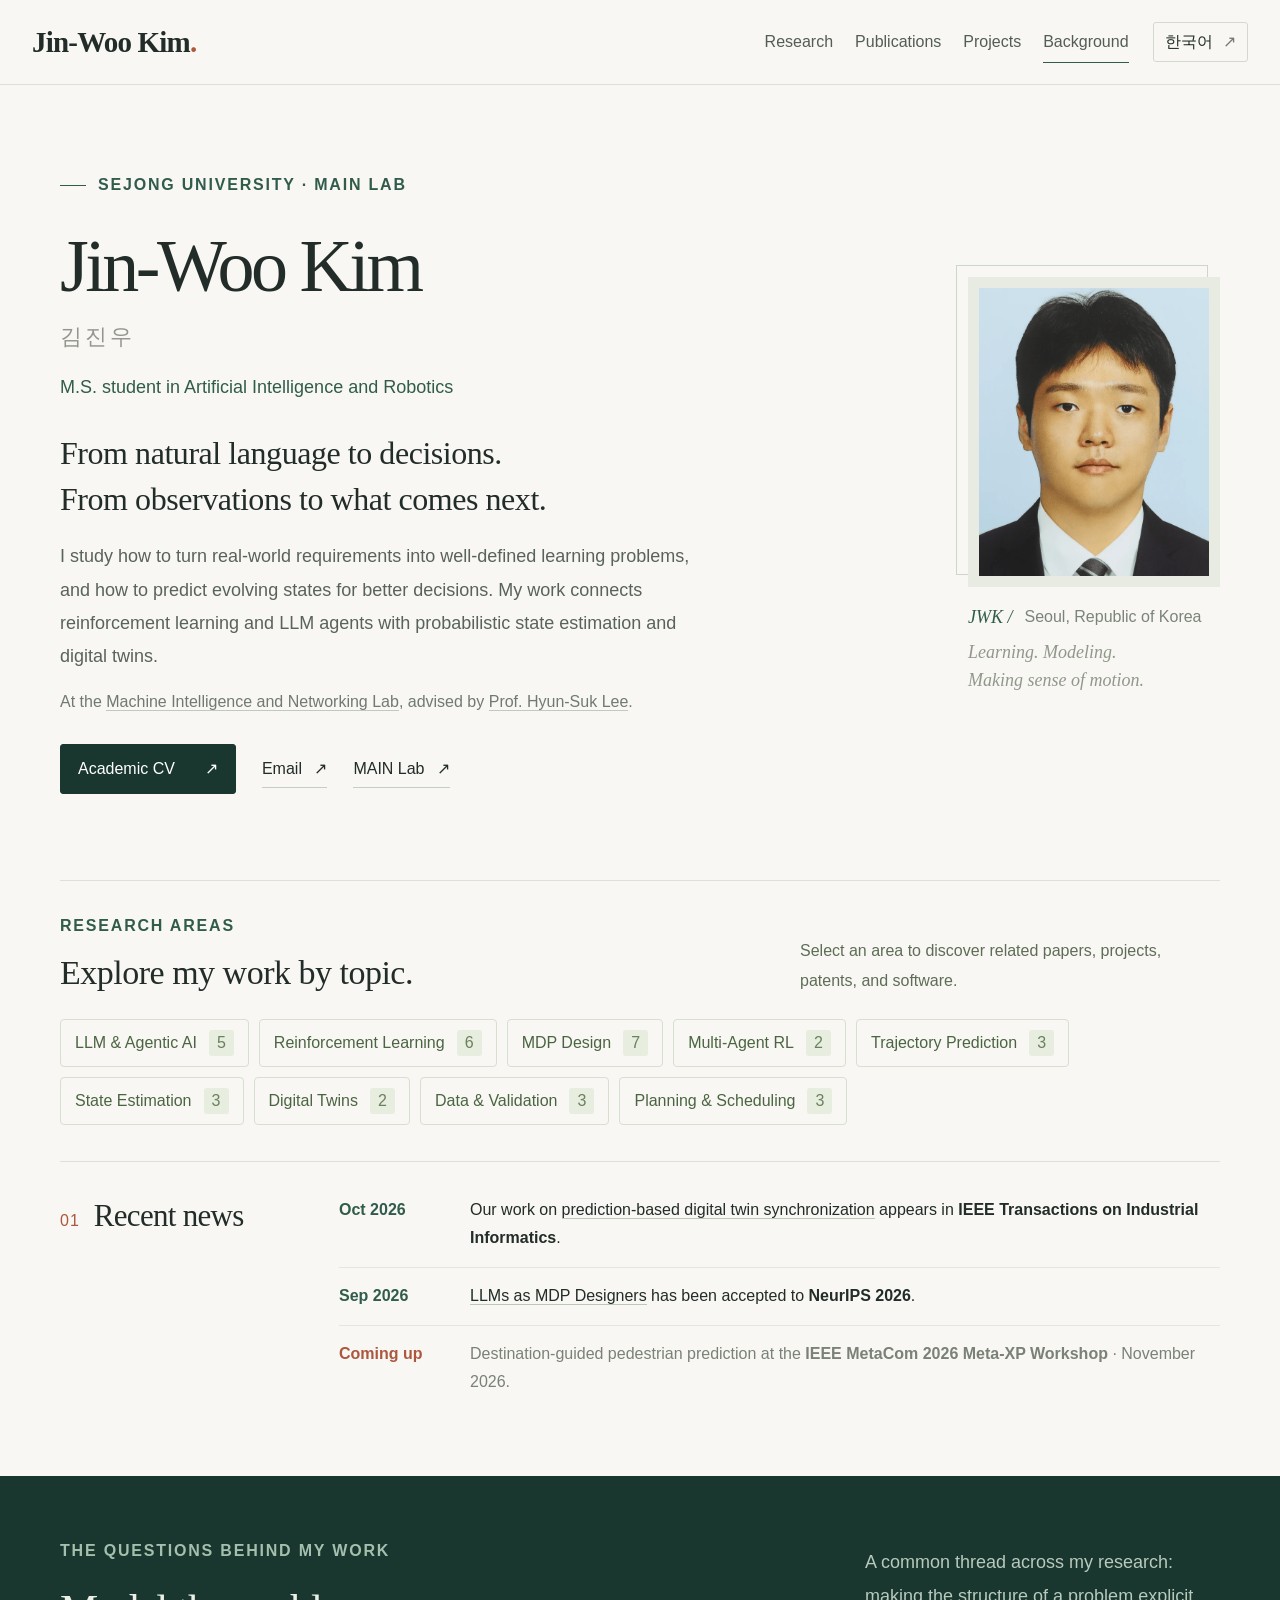
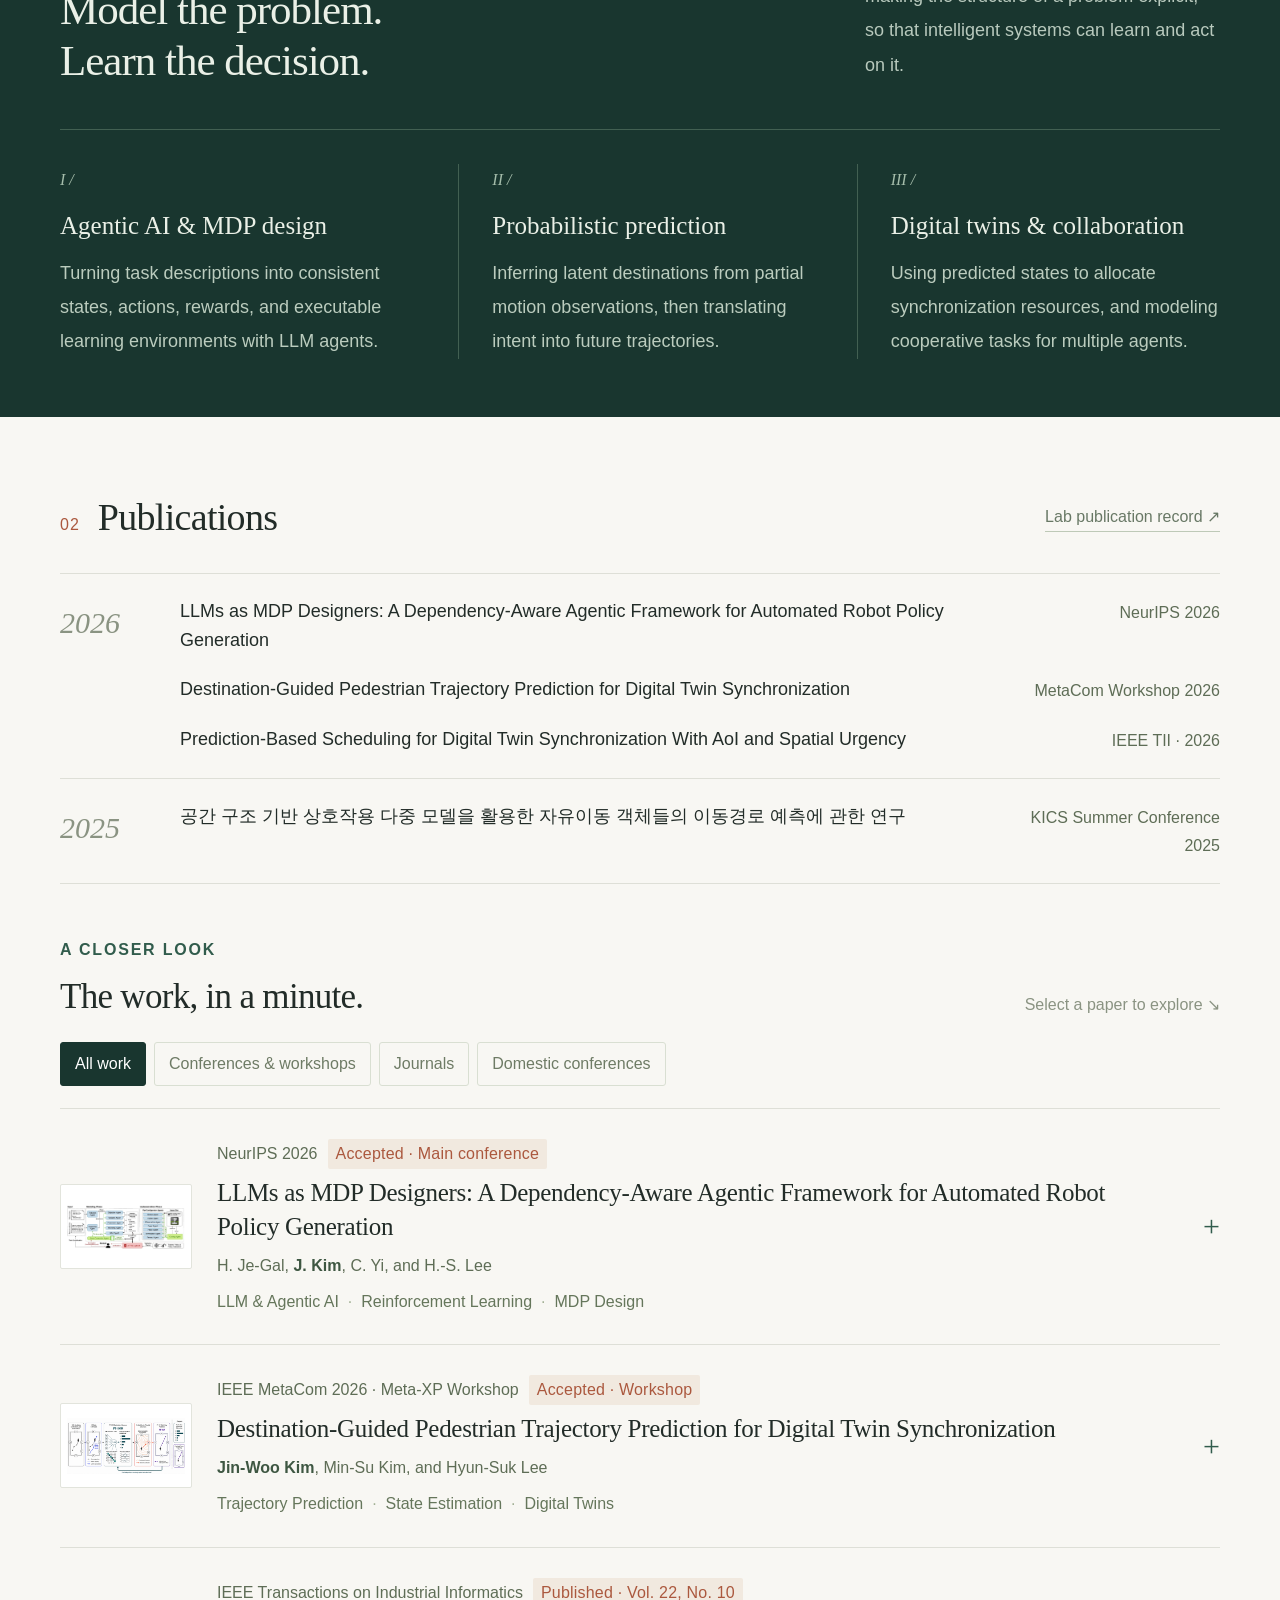
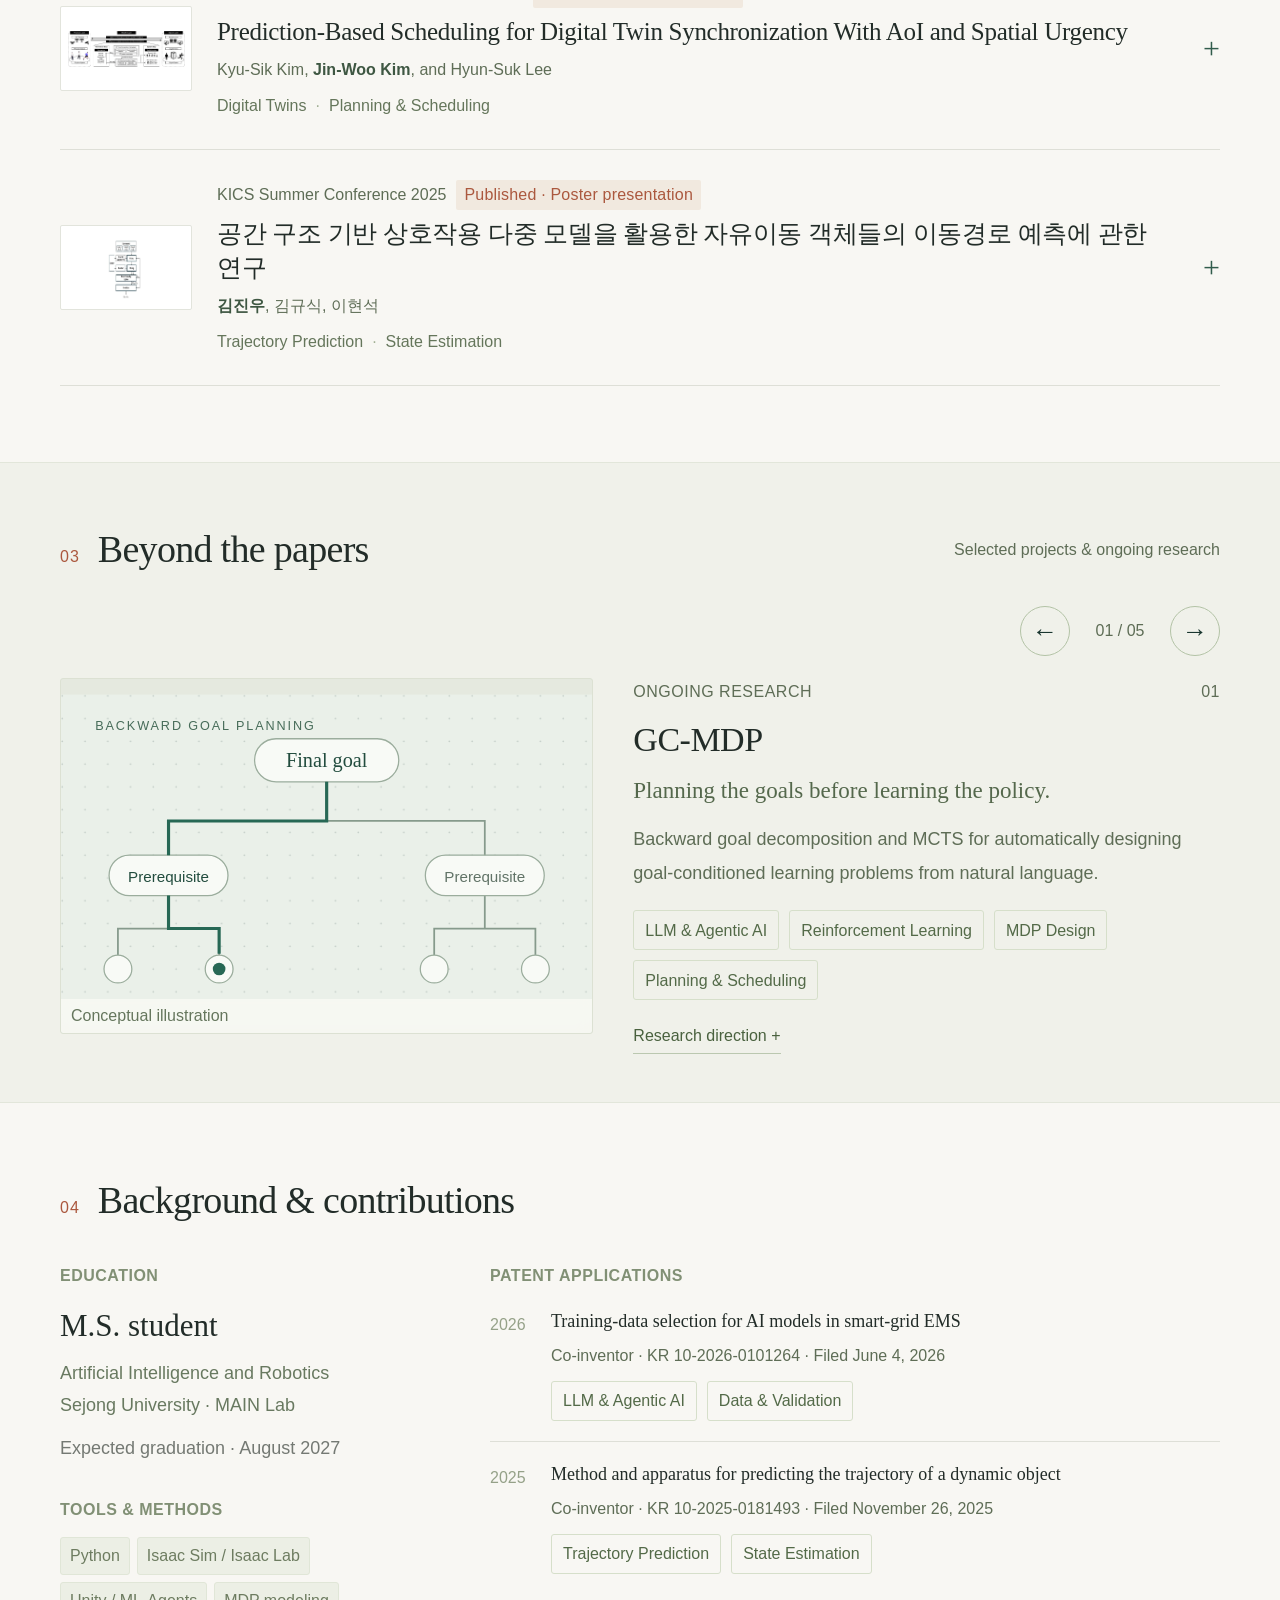
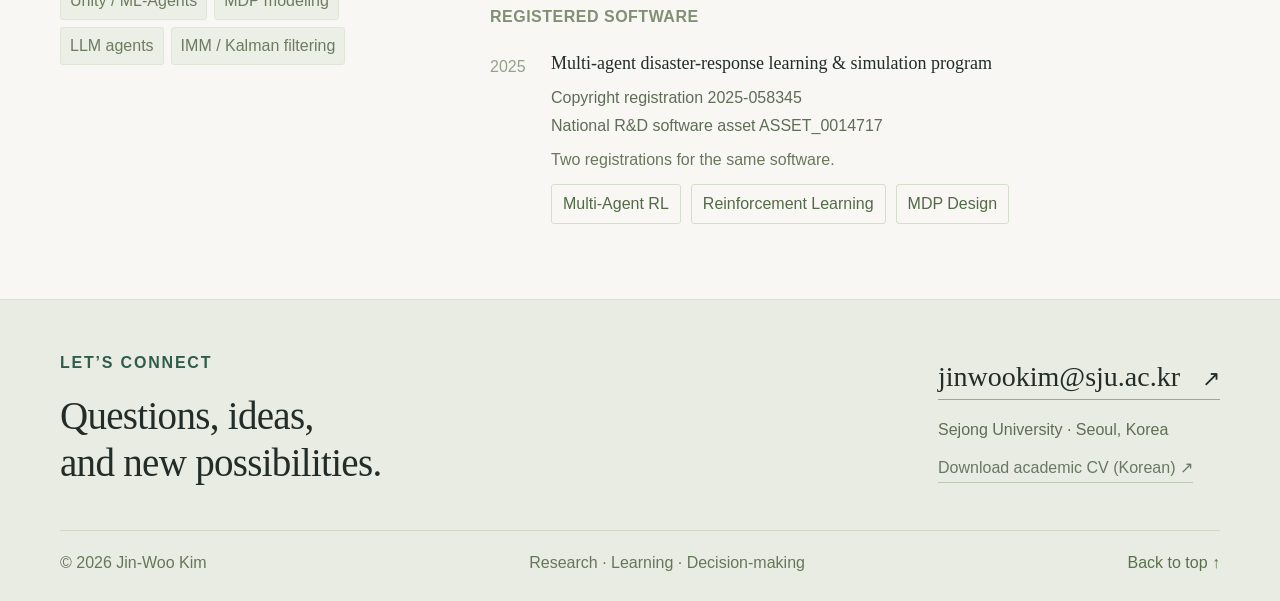
==== commit dbe9edf7: "Add Beyond project carousel" ====
--- a/index.html
+++ b/index.html
@@ -13,9 +13,9 @@
   <script type="application/ld+json">{"@context": "https://schema.org", "@type": "Person", "name": "Jin-Woo Kim", "alternateName": "김진우", "url": "https://jinwookim-554.github.io/", "email": "jinwookim@sju.ac.kr", "affiliation": {"@type": "CollegeOrUniversity", "name": "Sejong University"}, "knowsAbout": ["Reinforcement Learning", "Agentic AI", "MDP Design", "Trajectory Prediction", "Digital Twins"]}</script>
   <title>Jin-Woo Kim · 김진우 | Research &amp; Projects</title>
   <link rel="icon" type="image/svg+xml" href="assets/favicon.svg">
-  <link rel="stylesheet" href="styles.css?v=20261029-large-type">
-  <script src="content.js" defer></script>
-  <script src="app.js" defer></script>
+  <link rel="stylesheet" href="styles.css?v=20261029-beyond-carousel">
+  <script src="content.js?v=20261029-beyond-carousel" defer></script>
+  <script src="app.js?v=20261029-beyond-carousel" defer></script>
 </head>
 <body>
   <a class="skip-link" href="#main">Skip to content</a>
@@ -99,16 +99,22 @@
 
     <section class="projects-section" id="projects" aria-labelledby="projects-title"><div class="wrap">
       <div class="section-heading"><div class="section-label"><span class="section-number">03</span><h2 id="projects-title" data-en="Beyond the papers" data-ko="프로젝트와 진행 연구">Beyond the papers</h2></div><span class="section-aside" data-en="Selected projects & ongoing research" data-ko="주요 프로젝트와 진행 중인 연구">Selected projects & ongoing research</span></div>
-      <div class="project-grid">
-        <article class="project-card" id="project-gc"><a class="project-visual gc-visual" href="#gc-details" aria-label="Explore GC-MDP research"><svg viewBox="0 0 420 255" role="img" aria-label="Conceptual diagram of backward goal planning"><defs><pattern id="dots" width="18" height="18" patternUnits="userSpaceOnUse"><circle cx="1" cy="1" r=".7" fill="#c5cfc9"/></pattern></defs><rect width="420" height="255" fill="#eaf0e9"/><rect width="420" height="255" fill="url(#dots)"/><g fill="none" stroke="#869a8c" stroke-width="1.4"><path d="M210 67V100M85 130V100H335V130M85 157V185M45 212V185H125V212M335 157V185M295 212V185H375V212"/></g><g fill="#f8faf6" stroke="#9bad9d"><rect x="153" y="35" width="114" height="34" rx="17"/><rect x="38" y="127" width="94" height="32" rx="16"/><rect x="288" y="127" width="94" height="32" rx="16"/><circle cx="45" cy="217" r="11"/><circle cx="125" cy="217" r="11"/><circle cx="295" cy="217" r="11"/><circle cx="375" cy="217" r="11"/></g><g fill="none" stroke="#276855" stroke-width="2.5"><path d="M210 69V100H85V127M85 159V185H125V205"/></g><circle cx="125" cy="217" r="5" fill="#276855"/><text x="210" y="57" text-anchor="middle" fill="#224c3e" font-family="Georgia,serif" font-size="16">Final goal</text><text x="85" y="148" text-anchor="middle" fill="#224c3e" font-size="12">Prerequisite</text><text x="335" y="148" text-anchor="middle" fill="#617367" font-size="12">Prerequisite</text><text x="27" y="28" fill="#476c59" font-size="10" letter-spacing="1.5">BACKWARD GOAL PLANNING</text></svg><span class="visual-label" data-en="Conceptual illustration" data-ko="연구 개념도">Conceptual illustration</span></a><div class="project-meta"><span data-en="ONGOING RESEARCH" data-ko="진행 중인 연구">ONGOING RESEARCH</span><span>01</span></div><h3>GC-MDP</h3><p class="project-subtitle" data-en="Planning the goals before learning the policy." data-ko="정책을 학습하기 전에 목표의 구조를 계획합니다.">Planning the goals before learning the policy.</p><p data-en="Backward goal decomposition and MCTS for automatically designing goal-conditioned learning problems from natural language." data-ko="최종 목표에서 선행 목표를 역방향으로 구성하고, MCTS로 탐색해 자연어로부터 목표 조건부 학습 문제를 설계하는 연구입니다.">Backward goal decomposition and MCTS for automatically designing goal-conditioned learning problems from natural language.</p><div class="entry-topic-tags" data-topics-for="gc"></div><details id="gc-details" class="project-details"><summary data-en="Research direction +" data-ko="연구 방향 +">Research direction +</summary><p data-en="I am developing goal predicates, path search, and per-goal policy execution. The research investigates how prerequisite structure can guide MDP design while managing the cost of RL evaluation. Full-chain performance remains an experimental research question." data-ko="목표 판정 조건, 경로 탐색, 골별 정책 실행 구조를 개발하고 있습니다. 선행 조건의 구조를 MDP 설계에 활용하면서 강화학습 평가 비용을 관리하는 방법을 연구하며, 전체 실행 체인의 성능은 실험을 통해 검토하고 있습니다.">I am developing goal predicates, path search, and per-goal policy execution. The research investigates how prerequisite structure can guide MDP design while managing the cost of RL evaluation. Full-chain performance remains an experimental research question.</p></details></article>
-        <article class="project-card" id="project-marl"><div class="project-visual"><img src="assets/marl.webp" alt="Multi-agent disaster-response simulation environment" width="1200" height="720" loading="lazy"><span class="visual-label" data-en="Unity simulation environment" data-ko="Unity 시뮬레이션 환경">Unity simulation environment</span></div><div class="project-meta"><span>2025</span><span>02</span></div><h3 data-en="Multi-agent disaster response" data-ko="다중 에이전트 재난 대응">Multi-agent disaster response</h3><p class="project-subtitle" data-en="A shared environment. A collaborative task." data-ko="공통의 환경에서 협력하는 여러 에이전트.">A shared environment. A collaborative task.</p><p data-en="A Unity / ML-Agents simulation for cooperative firefighting and rescue, with partial observations, shared rewards, and Python training integration." data-ko="부분 관측·개별 및 공동 보상·충돌 처리를 설계하고 Python 학습 코드와 연동한 Unity·ML-Agents 기반 화재 진압·구조 협업 시뮬레이션입니다.">A Unity / ML-Agents simulation for cooperative firefighting and rescue, with partial observations, shared rewards, and Python training integration.</p><div class="entry-topic-tags" data-topics-for="marl-project"></div><details class="project-details"><summary data-en="My contribution +" data-ko="담당 역할 +">My contribution +</summary><p data-en="Designed the environment and MDP, integrated Python training code, and applied and evaluated HAPPO, QMIX, and ROMA. The work produced a prototype and registered software." data-ko="환경·MDP 설계, 학습 코드 연동, HAPPO·QMIX·ROMA 적용 및 평가를 수행했습니다. 시뮬레이션 시제품을 제작하고 소프트웨어를 등록했습니다.">Designed the environment and MDP, integrated Python training code, and applied and evaluated HAPPO, QMIX, and ROMA. The work produced a prototype and registered software.</p></details></article>
-        <article class="project-card" id="project-foodtruck"><div class="project-visual food-visual"><img src="assets/foodtruck.webp" alt="Food-truck route recommendation example from the capstone presentation" width="1260" height="890" loading="lazy"><span class="visual-label" data-en="Route recommendation example" data-ko="영업 경로 추천 예시">Route recommendation example</span></div><div class="project-meta"><span data-en="ROUTE RECOMMENDATION" data-ko="경로 추천 서비스">ROUTE RECOMMENDATION</span><span>03</span></div><h3 data-en="A route for the next customer" data-ko="사장님 여기요">A route for the next customer</h3><p class="project-subtitle" data-en="Decision-making for food-truck operators." data-ko="푸드트럭 상인을 위한 영업 경로 추천.">Decision-making for food-truck operators.</p><p data-en="A service that combines foot-traffic data, location characteristics, and travel time to recommend food-truck operating routes through an MDP." data-ko="유동인구·상권 특성·이동시간을 반영해 영업 경로 추천 문제를 MDP로 정의하고 Value Iteration으로 경로를 생성한 서비스입니다.">A service that combines foot-traffic data, location characteristics, and travel time to recommend food-truck operating routes through an MDP.</p><div class="entry-topic-tags" data-topics-for="foodtruck"></div><details class="project-details"><summary data-en="My contribution +" data-ko="담당 역할 +">My contribution +</summary><p data-en="As an AI team member, I worked on data preprocessing, MDP formulation, route generation with Value Iteration, and integration with the frontend and backend." data-ko="AI 담당 팀원으로 데이터 전처리, MDP 문제 설계, Value Iteration 기반 경로 생성과 프론트엔드·백엔드 연동을 수행했습니다.">As an AI team member, I worked on data preprocessing, MDP formulation, route generation with Value Iteration, and integration with the frontend and backend.</p></details></article>
+      <div class="project-carousel" role="region" aria-roledescription="carousel" aria-labelledby="projects-title">
+        <div class="project-navigation" hidden><button type="button" id="project-prev" aria-label="Previous project" aria-controls="project-slides"><span aria-hidden="true">←</span></button><span id="project-position" aria-live="polite" aria-atomic="true"></span><button type="button" id="project-next" aria-label="Next project" aria-controls="project-slides"><span aria-hidden="true">→</span></button></div>
+        <div class="project-grid" id="project-slides">
+        <article class="project-card" id="project-gc"><a class="project-visual gc-visual" href="#gc-details" aria-label="Explore GC-MDP research"><svg viewBox="0 0 420 255" role="img" aria-label="Conceptual diagram of backward goal planning"><defs><pattern id="dots" width="18" height="18" patternUnits="userSpaceOnUse"><circle cx="1" cy="1" r=".7" fill="#c5cfc9"/></pattern></defs><rect width="420" height="255" fill="#eaf0e9"/><rect width="420" height="255" fill="url(#dots)"/><g fill="none" stroke="#869a8c" stroke-width="1.4"><path d="M210 67V100M85 130V100H335V130M85 157V185M45 212V185H125V212M335 157V185M295 212V185H375V212"/></g><g fill="#f8faf6" stroke="#9bad9d"><rect x="153" y="35" width="114" height="34" rx="17"/><rect x="38" y="127" width="94" height="32" rx="16"/><rect x="288" y="127" width="94" height="32" rx="16"/><circle cx="45" cy="217" r="11"/><circle cx="125" cy="217" r="11"/><circle cx="295" cy="217" r="11"/><circle cx="375" cy="217" r="11"/></g><g fill="none" stroke="#276855" stroke-width="2.5"><path d="M210 69V100H85V127M85 159V185H125V205"/></g><circle cx="125" cy="217" r="5" fill="#276855"/><text x="210" y="57" text-anchor="middle" fill="#224c3e" font-family="Georgia,serif" font-size="16">Final goal</text><text x="85" y="148" text-anchor="middle" fill="#224c3e" font-size="12">Prerequisite</text><text x="335" y="148" text-anchor="middle" fill="#617367" font-size="12">Prerequisite</text><text x="27" y="28" fill="#476c59" font-size="10" letter-spacing="1.5">BACKWARD GOAL PLANNING</text></svg><span class="visual-label" data-en="Conceptual illustration" data-ko="연구 개념도">Conceptual illustration</span></a><div class="project-copy"><div class="project-meta"><span data-en="ONGOING RESEARCH" data-ko="진행 중인 연구">ONGOING RESEARCH</span><span>01</span></div><h3>GC-MDP</h3><p class="project-subtitle" data-en="Planning the goals before learning the policy." data-ko="정책을 학습하기 전에 목표의 구조를 계획합니다.">Planning the goals before learning the policy.</p><p data-en="Backward goal decomposition and MCTS for automatically designing goal-conditioned learning problems from natural language." data-ko="최종 목표에서 선행 목표를 역방향으로 구성하고, MCTS로 탐색해 자연어로부터 목표 조건부 학습 문제를 설계하는 연구입니다.">Backward goal decomposition and MCTS for automatically designing goal-conditioned learning problems from natural language.</p><div class="entry-topic-tags" data-topics-for="gc"></div><details id="gc-details" class="project-details"><summary data-en="Research direction +" data-ko="연구 방향 +">Research direction +</summary><p data-en="I am developing goal predicates, path search, and per-goal policy execution. The research investigates how prerequisite structure can guide MDP design while managing the cost of RL evaluation. Full-chain performance remains an experimental research question." data-ko="목표 판정 조건, 경로 탐색, 골별 정책 실행 구조를 개발하고 있습니다. 선행 조건의 구조를 MDP 설계에 활용하면서 강화학습 평가 비용을 관리하는 방법을 연구하며, 전체 실행 체인의 성능은 실험을 통해 검토하고 있습니다.">I am developing goal predicates, path search, and per-goal policy execution. The research investigates how prerequisite structure can guide MDP design while managing the cost of RL evaluation. Full-chain performance remains an experimental research question.</p></details></div></article>
+        <article class="project-card" id="project-marl"><div class="project-visual"><img src="assets/marl.webp" alt="Multi-agent disaster-response simulation environment" width="1200" height="720" loading="lazy"><span class="visual-label" data-en="Unity simulation environment" data-ko="Unity 시뮬레이션 환경">Unity simulation environment</span></div><div class="project-copy"><div class="project-meta"><span>2025</span><span>02</span></div><h3 data-en="Multi-agent disaster response" data-ko="다중 에이전트 재난 대응">Multi-agent disaster response</h3><p class="project-subtitle" data-en="A shared environment. A collaborative task." data-ko="공통의 환경에서 협력하는 여러 에이전트.">A shared environment. A collaborative task.</p><p data-en="A Unity / ML-Agents simulation for cooperative firefighting and rescue, with partial observations, shared rewards, and Python training integration." data-ko="부분 관측·개별 및 공동 보상·충돌 처리를 설계하고 Python 학습 코드와 연동한 Unity·ML-Agents 기반 화재 진압·구조 협업 시뮬레이션입니다.">A Unity / ML-Agents simulation for cooperative firefighting and rescue, with partial observations, shared rewards, and Python training integration.</p><div class="entry-topic-tags" data-topics-for="marl-project"></div><details class="project-details"><summary data-en="My contribution +" data-ko="담당 역할 +">My contribution +</summary><p data-en="Designed the environment and MDP, integrated Python training code, and applied and evaluated HAPPO, QMIX, and ROMA. The work produced a prototype and registered software." data-ko="환경·MDP 설계, 학습 코드 연동, HAPPO·QMIX·ROMA 적용 및 평가를 수행했습니다. 시뮬레이션 시제품을 제작하고 소프트웨어를 등록했습니다.">Designed the environment and MDP, integrated Python training code, and applied and evaluated HAPPO, QMIX, and ROMA. The work produced a prototype and registered software.</p></details></div></article>
+        <article class="project-card" id="project-foodtruck"><div class="project-visual food-visual"><img src="assets/foodtruck.webp" alt="Food-truck route recommendation example from the capstone presentation" width="1260" height="890" loading="lazy"><span class="visual-label" data-en="Route recommendation example" data-ko="영업 경로 추천 예시">Route recommendation example</span></div><div class="project-copy"><div class="project-meta"><span data-en="ROUTE RECOMMENDATION" data-ko="경로 추천 서비스">ROUTE RECOMMENDATION</span><span>03</span></div><h3 data-en="A route for the next customer" data-ko="사장님 여기요">A route for the next customer</h3><p class="project-subtitle" data-en="Decision-making for food-truck operators." data-ko="푸드트럭 상인을 위한 영업 경로 추천.">Decision-making for food-truck operators.</p><p data-en="A service that combines foot-traffic data, location characteristics, and travel time to recommend food-truck operating routes through an MDP." data-ko="유동인구·상권 특성·이동시간을 반영해 영업 경로 추천 문제를 MDP로 정의하고 Value Iteration으로 경로를 생성한 서비스입니다.">A service that combines foot-traffic data, location characteristics, and travel time to recommend food-truck operating routes through an MDP.</p><div class="entry-topic-tags" data-topics-for="foodtruck"></div><details class="project-details"><summary data-en="My contribution +" data-ko="담당 역할 +">My contribution +</summary><p data-en="As an AI team member, I worked on data preprocessing, MDP formulation, route generation with Value Iteration, and integration with the frontend and backend." data-ko="AI 담당 팀원으로 데이터 전처리, MDP 문제 설계, Value Iteration 기반 경로 생성과 프론트엔드·백엔드 연동을 수행했습니다.">As an AI team member, I worked on data preprocessing, MDP formulation, route generation with Value Iteration, and integration with the frontend and backend.</p></details></div></article>
+        <article class="project-card" id="project-piaes">
+          <button class="project-visual figure-button diagram-visual" type="button" data-image="assets/piaes.svg" data-caption="PI-AES · Conceptual overview of EMS modeling and policy generation" aria-label="Enlarge PI-AES overview"><img src="assets/piaes.svg" alt="PI-AES: EMS specification, explicit MDP, and executable policy" width="980" height="360" loading="lazy"><span class="visual-label" data-en="Conceptual workflow · Select to enlarge" data-ko="연구 개념도 · 누르면 확대됩니다">Conceptual workflow · Select to enlarge</span></button>
+          <div class="project-copy"><div class="project-meta"><span data-en="RESEARCH EXPERIENCE" data-ko="연구 경험">RESEARCH EXPERIENCE</span><span>04</span></div><h3>PI-AES</h3><p class="project-subtitle" data-en="Physics-informed modeling. Executable policies." data-ko="물리 제약을 반영한 모델링과 실행 가능한 정책.">Physics-informed modeling. Executable policies.</p><p data-en="I worked on translating natural-language energy-management requirements into explicit MDP formulations and executable reinforcement-learning policies." data-ko="자연어 에너지관리 요구사항을 명시적인 MDP 수식과 실행 가능한 강화학습 정책으로 연결하는 연구를 수행했습니다.">I worked on translating natural-language energy-management requirements into explicit MDP formulations and executable reinforcement-learning policies.</p><div class="entry-topic-tags" data-topics-for="piaes"></div><details class="project-details"><summary data-en="Research overview +" data-ko="연구 내용 +">Research overview +</summary><p data-en="The workflow incorporates battery capacity, charging and discharging efficiency, and operating constraints, with RAG and data validation supporting the modeling process. Intermediate equations and code make the design inspectable." data-ko="배터리 용량·충방전 효율·운영 제약을 모델에 반영하고, RAG와 데이터 검증을 활용했습니다. 중간 수식과 코드를 사람이 확인할 수 있도록 모델링과 구현 과정을 구성했습니다.">The workflow incorporates battery capacity, charging and discharging efficiency, and operating constraints, with RAG and data validation supporting the modeling process. Intermediate equations and code make the design inspectable.</p></details></div>
+        </article>
+        <article class="project-card" id="project-alamp">
+          <button class="project-visual figure-button diagram-visual" type="button" data-image="assets/alamp.svg" data-caption="A-LAMP · Conceptual overview of natural-language MDP modeling and policy generation" aria-label="Enlarge A-LAMP overview"><img src="assets/alamp.svg" alt="Conceptual workflow from natural-language requirements to MDP modeling and policy generation" width="980" height="560" loading="lazy"><span class="visual-label" data-en="Conceptual workflow · Select to enlarge" data-ko="연구 개념도 · 누르면 확대됩니다">Conceptual workflow · Select to enlarge</span></button>
+          <div class="project-copy"><div class="project-meta"><span data-en="RESEARCH PARTICIPATION" data-ko="공동 연구 참여">RESEARCH PARTICIPATION</span><span>05</span></div><h3>A-LAMP</h3><p class="project-subtitle" data-en="From task descriptions to policies." data-ko="작업 설명에서 의사결정 정책으로.">From task descriptions to policies.</p><p data-en="I participated in collaborative research on natural-language MDP modeling and policy generation with LLM agents." data-ko="LLM 에이전트를 활용해 자연어 요구사항을 MDP로 모델링하고 정책 생성으로 연결하는 공동 연구에 참여했습니다.">I participated in collaborative research on natural-language MDP modeling and policy generation with LLM agents.</p><div class="entry-topic-tags" data-topics-for="alamp"></div><details class="project-details"><summary data-en="Research overview +" data-ko="연구 내용 +">Research overview +</summary><p data-en="The research connects language-based task descriptions with structured decision-making problems and policy generation." data-ko="언어로 표현한 작업 설명을 구조화된 의사결정 문제와 정책 생성으로 연결하는 연구입니다.">The research connects language-based task descriptions with structured decision-making problems and policy generation.</p><a class="quiet-link" href="https://arxiv.org/abs/2512.11270" target="_blank" rel="noopener" data-en="Research paper ↗" data-ko="관련 연구 논문 ↗">Research paper ↗</a></details></div>
+        </article>
+        </div>
       </div>
-      <article class="research-experience" id="project-piaes">
-        <figure><button class="figure-button" type="button" data-image="assets/piaes.svg" data-caption="PI-AES · Conceptual overview of EMS modeling and policy generation" aria-label="Enlarge PI-AES overview"><img src="assets/piaes.svg" alt="PI-AES: EMS specification, explicit MDP, and executable policy" width="980" height="360" loading="lazy"></button><figcaption data-en="Conceptual workflow · Select to enlarge" data-ko="연구 개념도 · 누르면 확대됩니다">Conceptual workflow · Select to enlarge</figcaption></figure>
-        <div><p class="eyebrow" data-en="RESEARCH EXPERIENCE" data-ko="연구 경험">RESEARCH EXPERIENCE</p><h3 data-en="PI-AES · Physics-informed policy generation" data-ko="PI-AES · 물리 제약을 반영한 정책 생성">PI-AES · Physics-informed policy generation</h3><p data-en="I worked on translating natural-language EMS requirements into explicit MDP formulations and executable reinforcement-learning policies. The workflow incorporates battery capacity, charging and discharging efficiency, and operating constraints, with RAG and data validation supporting the modeling process. Intermediate equations and code make the design inspectable." data-ko="자연어 에너지관리 요구사항을 명시적인 MDP 수식과 실행 가능한 강화학습 정책으로 연결하는 PI-AES를 연구했습니다. 배터리 용량·충방전 효율·운영 제약을 모델에 반영하고, RAG와 데이터 검증을 활용했습니다. 중간 수식과 코드를 사람이 확인할 수 있도록 모델링과 구현 과정을 구성했습니다.">I worked on translating natural-language EMS requirements into explicit MDP formulations and executable reinforcement-learning policies. The workflow incorporates battery capacity, charging and discharging efficiency, and operating constraints, with RAG and data validation supporting the modeling process. Intermediate equations and code make the design inspectable.</p><div class="entry-topic-tags" data-topics-for="piaes"></div></div>
-      </article>
-      <div class="collaboration-note" id="project-alamp"><span aria-hidden="true">↳</span><p data-en="Additional research experience includes digital twin synchronization and <a href='https://arxiv.org/abs/2512.11270' target='_blank' rel='noopener'>A-LAMP</a>, a collaborative research contribution listed here as experience rather than a personal publication." data-ko="디지털 트윈 동기화 연구와 <a href='https://arxiv.org/abs/2512.11270' target='_blank' rel='noopener'>A-LAMP</a> 공동 연구에도 참여했습니다. A-LAMP는 개인 논문 실적이 아닌 연구 참여 경험으로 기재합니다.">Additional research experience includes digital twin synchronization and <a href="https://arxiv.org/abs/2512.11270" target="_blank" rel="noopener">A-LAMP</a>, a collaborative research contribution listed here as experience rather than a personal publication.</p><div class="entry-topic-tags" data-topics-for="alamp"></div></div>
     </div></section>
 
     <section class="background-section wrap" id="background" aria-labelledby="background-title">
--- a/styles.css
+++ b/styles.css
@@ -32,3 +32,33 @@
 @media(max-width:460px){.header-inner,.wrap{width:calc(100% - 32px)}.wordmark{font-size:24px}.hero .position{font-size:16px}.portrait-block figcaption,.portrait-mark{font-size:16px}.portrait-block figcaption{line-height:1.6}.topic-result-main{display:block}.topic-result-main>img,.topic-text-mark{margin:0 0 14px}.topic-result-card h4{font-size:24px}.paper>summary{grid-template-columns:minmax(0,1fr) 18px}.paper-thumb{display:none}.paper>summary>div{grid-column:1;grid-row:1}.paper-plus{grid-column:2;grid-row:1}.paper-title{font-size:24px}.news-row{display:block}.news-row>p,.news-row>div{margin-top:8px}.ip-entry{grid-template-columns:1fr;gap:5px}.ip-entry h4,html[lang="ko"] .ip-entry h4{font-size:21px}.visual-label{font-size:16px}.collaboration-note>.entry-topic-tags{margin-left:0}.email-link{font-size:25px}.email-link span{margin-left:8px}}
 @media(max-width:360px){html{scroll-padding-top:180px}nav{display:grid;grid-template-columns:repeat(2,minmax(0,1fr));gap:4px 16px}.hero{grid-template-columns:minmax(0,1fr) 110px;gap:26px}.portrait-block{width:110px;margin-left:0}.portrait-frame{width:110px;padding:6px}.portrait-frame img{width:98px;height:122.5px}.hero h1{font-size:36px}.korean-name{font-size:20px}.header-inner{column-gap:8px}.language-switch{min-width:0;padding:8px}}
 @media(max-width:760px){.background-grid{grid-template-columns:minmax(0,1fr);gap:35px}.background-grid>div{min-width:0}}
+
+/* Beyond the papers: consistent project cards with manual navigation. */
+.project-carousel{position:relative;margin-top:32px}
+.project-carousel .project-grid{display:block;margin:0}
+.project-carousel .project-card{display:grid;grid-template-columns:minmax(0,1fr) minmax(0,1.1fr);gap:40px;align-items:start;min-width:0}
+.project-carousel .project-card+.project-card{margin-top:40px}
+.project-carousel.is-ready .project-card+.project-card{margin-top:0}
+.project-carousel .project-card[hidden]{display:none}
+.project-carousel .project-visual{grid-column:auto;grid-row:auto;aspect-ratio:1.5;margin:0;align-self:start;width:100%}
+.project-carousel .diagram-visual{border:1px solid #dce1d3;background:#edf1e8}
+.project-carousel .diagram-visual img{object-fit:contain;padding:12px 12px 42px}
+.project-copy{min-width:0}
+.project-copy .project-meta{margin-top:0}
+.project-copy h3{font-size:34px;margin-top:12px}
+.project-copy .project-subtitle{font-size:23px;margin-top:12px;line-height:1.5}
+.project-copy>p:not(.project-subtitle){font-size:18px;color:#5e6d56;line-height:1.9;margin-top:14px}
+.project-copy .entry-topic-tags{margin-top:20px}
+.project-copy .project-details{margin-top:22px}
+.project-details .quiet-link{display:inline-block;margin-top:12px;font-size:16px}
+.project-navigation{display:flex;align-items:center;justify-content:flex-end;gap:18px;margin-bottom:22px}
+.project-navigation[hidden]{display:none}
+.project-navigation button{display:grid;place-items:center;width:50px;height:50px;border:1px solid #b3c3a6;border-radius:50%;background:transparent;color:var(--deep);font-size:26px;line-height:1;transition:background .15s,color .15s}
+.project-navigation button:hover{background:var(--deep);color:#fff}
+.project-navigation button:focus-visible{outline:3px solid #6e8a56;outline-offset:4px}
+#project-position{font-size:16px;font-variant-numeric:tabular-nums;color:#5e6d56;min-width:64px;text-align:center}
+html[lang="ko"] .project-copy h3{font-size:30px}
+html[lang="ko"] .project-copy .project-subtitle{font-family:var(--sans);font-size:21px}
+@media(min-width:1400px){.project-carousel.is-ready{padding-inline:18px}.project-navigation{margin:0}.project-navigation button{position:absolute;top:130px}.project-navigation #project-prev{left:-60px}.project-navigation #project-next{right:-60px}#project-position{position:absolute;right:18px;top:-33px}}
+@media(max-width:760px){.project-carousel{margin-top:25px}.project-carousel .project-card{grid-template-columns:minmax(0,1fr);gap:24px}.project-navigation{justify-content:space-between;margin-bottom:20px}.project-carousel .project-visual{aspect-ratio:1.5;max-width:540px}.project-copy h3{font-size:30px}.project-copy .project-subtitle{font-size:22px}.project-copy>p:not(.project-subtitle){font-size:18px}.project-navigation button{width:48px;height:48px}html[lang="ko"] .project-copy h3{font-size:28px}}
+@media print{.project-navigation{display:none}.project-carousel .project-card[hidden]{display:grid}.project-carousel.is-ready .project-card+.project-card{margin-top:40px}.project-carousel .project-card{break-inside:avoid}}
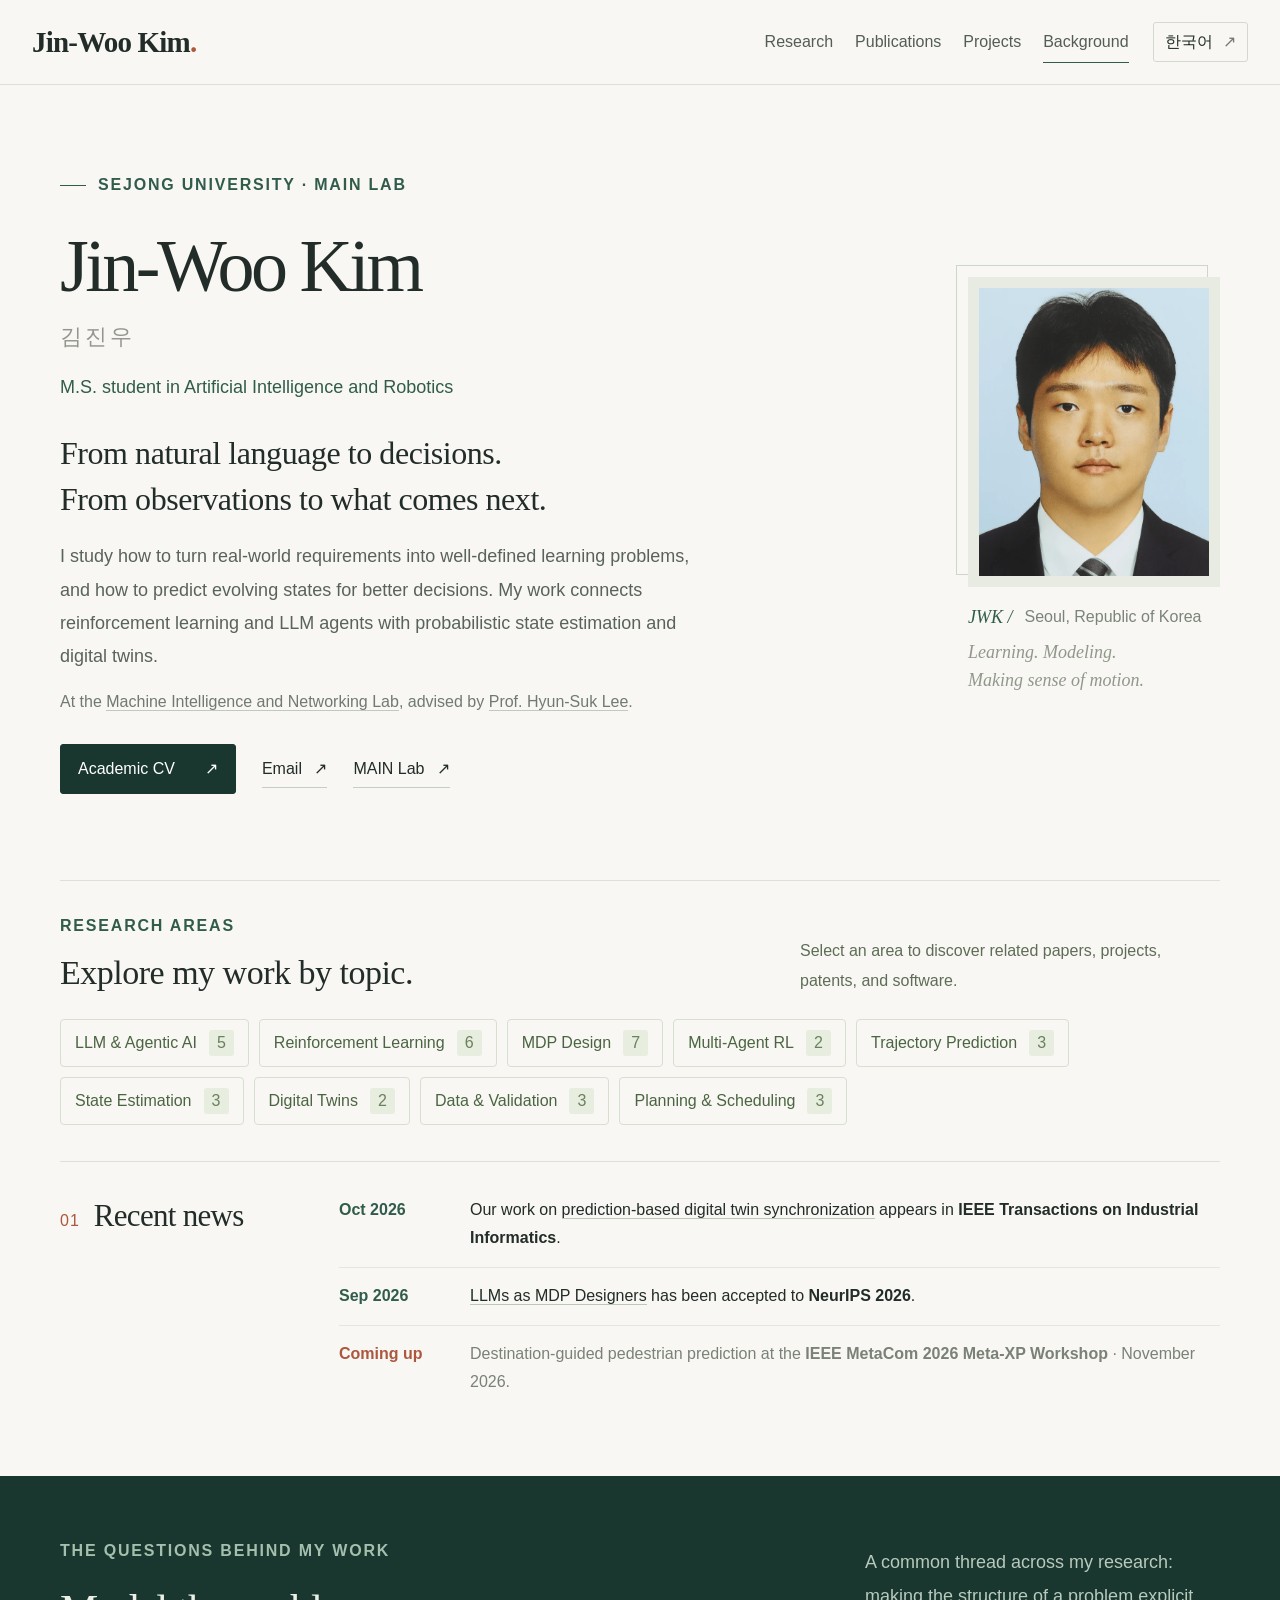
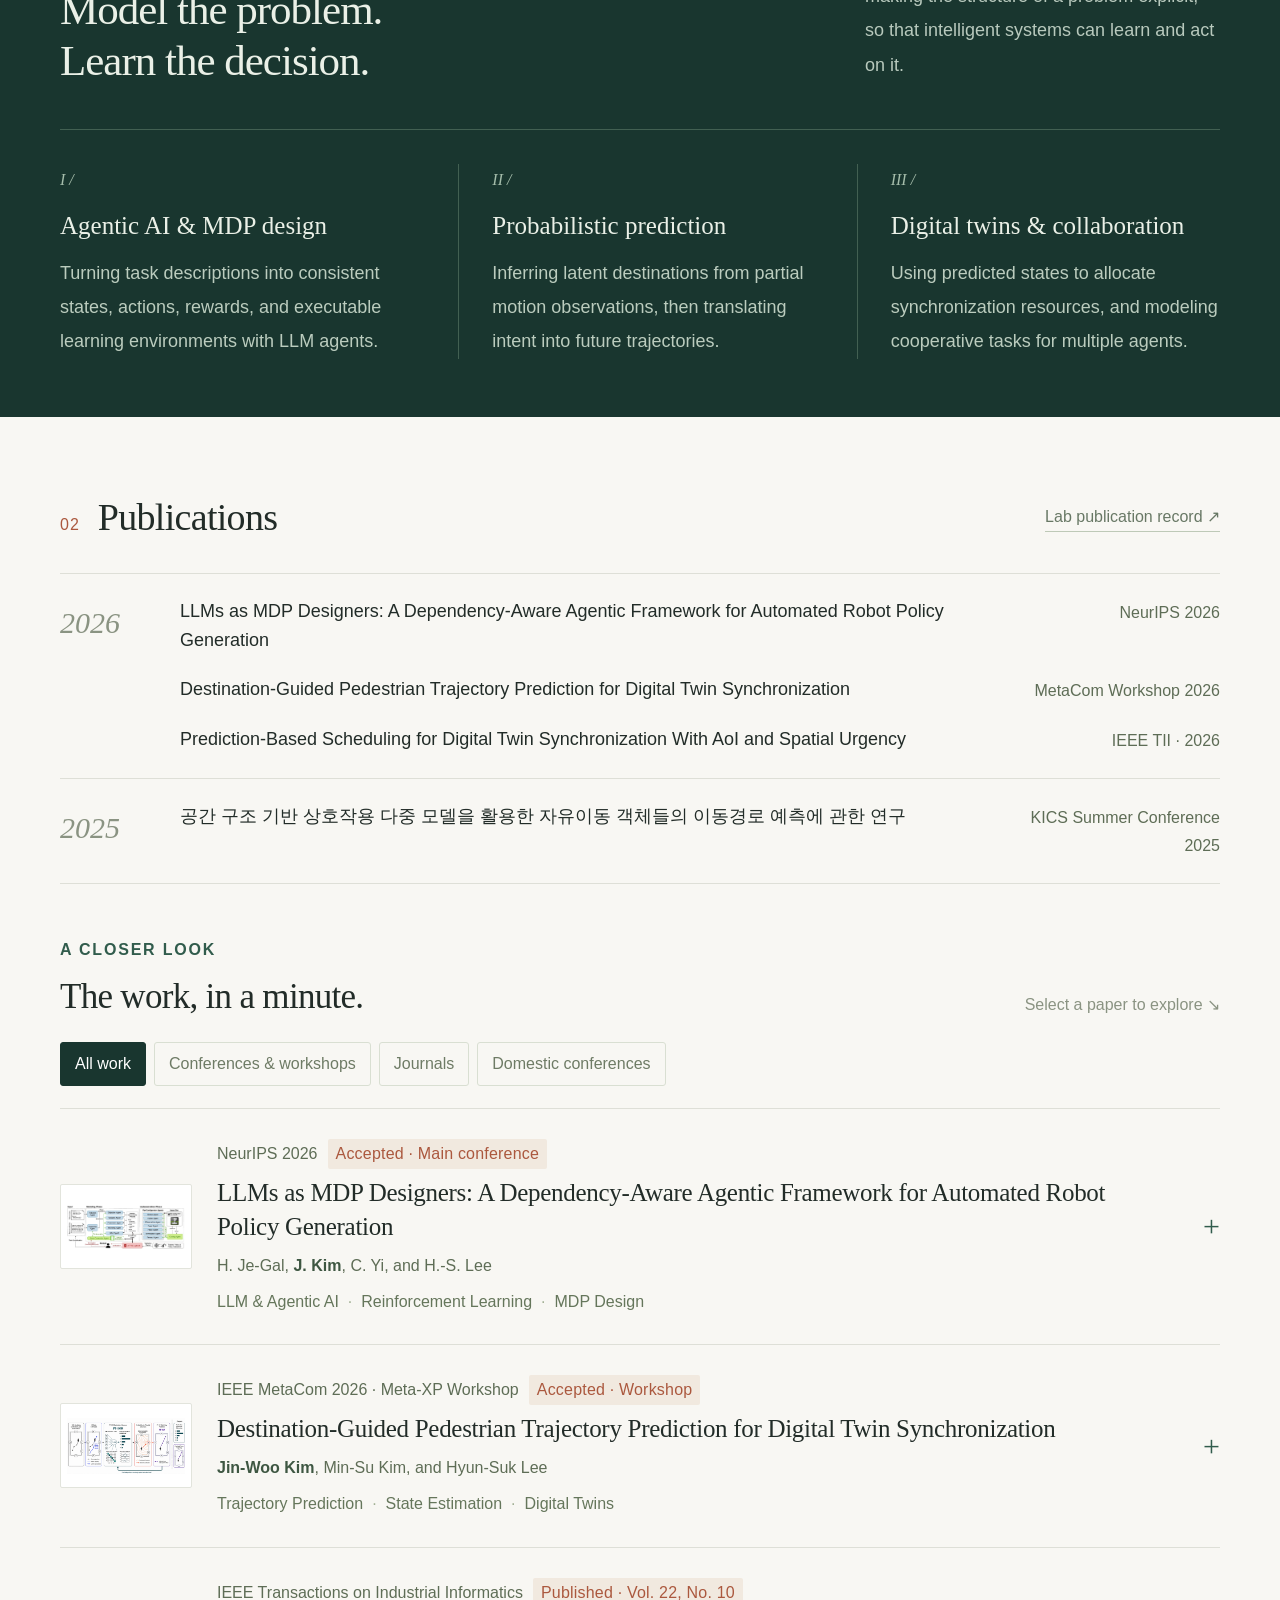
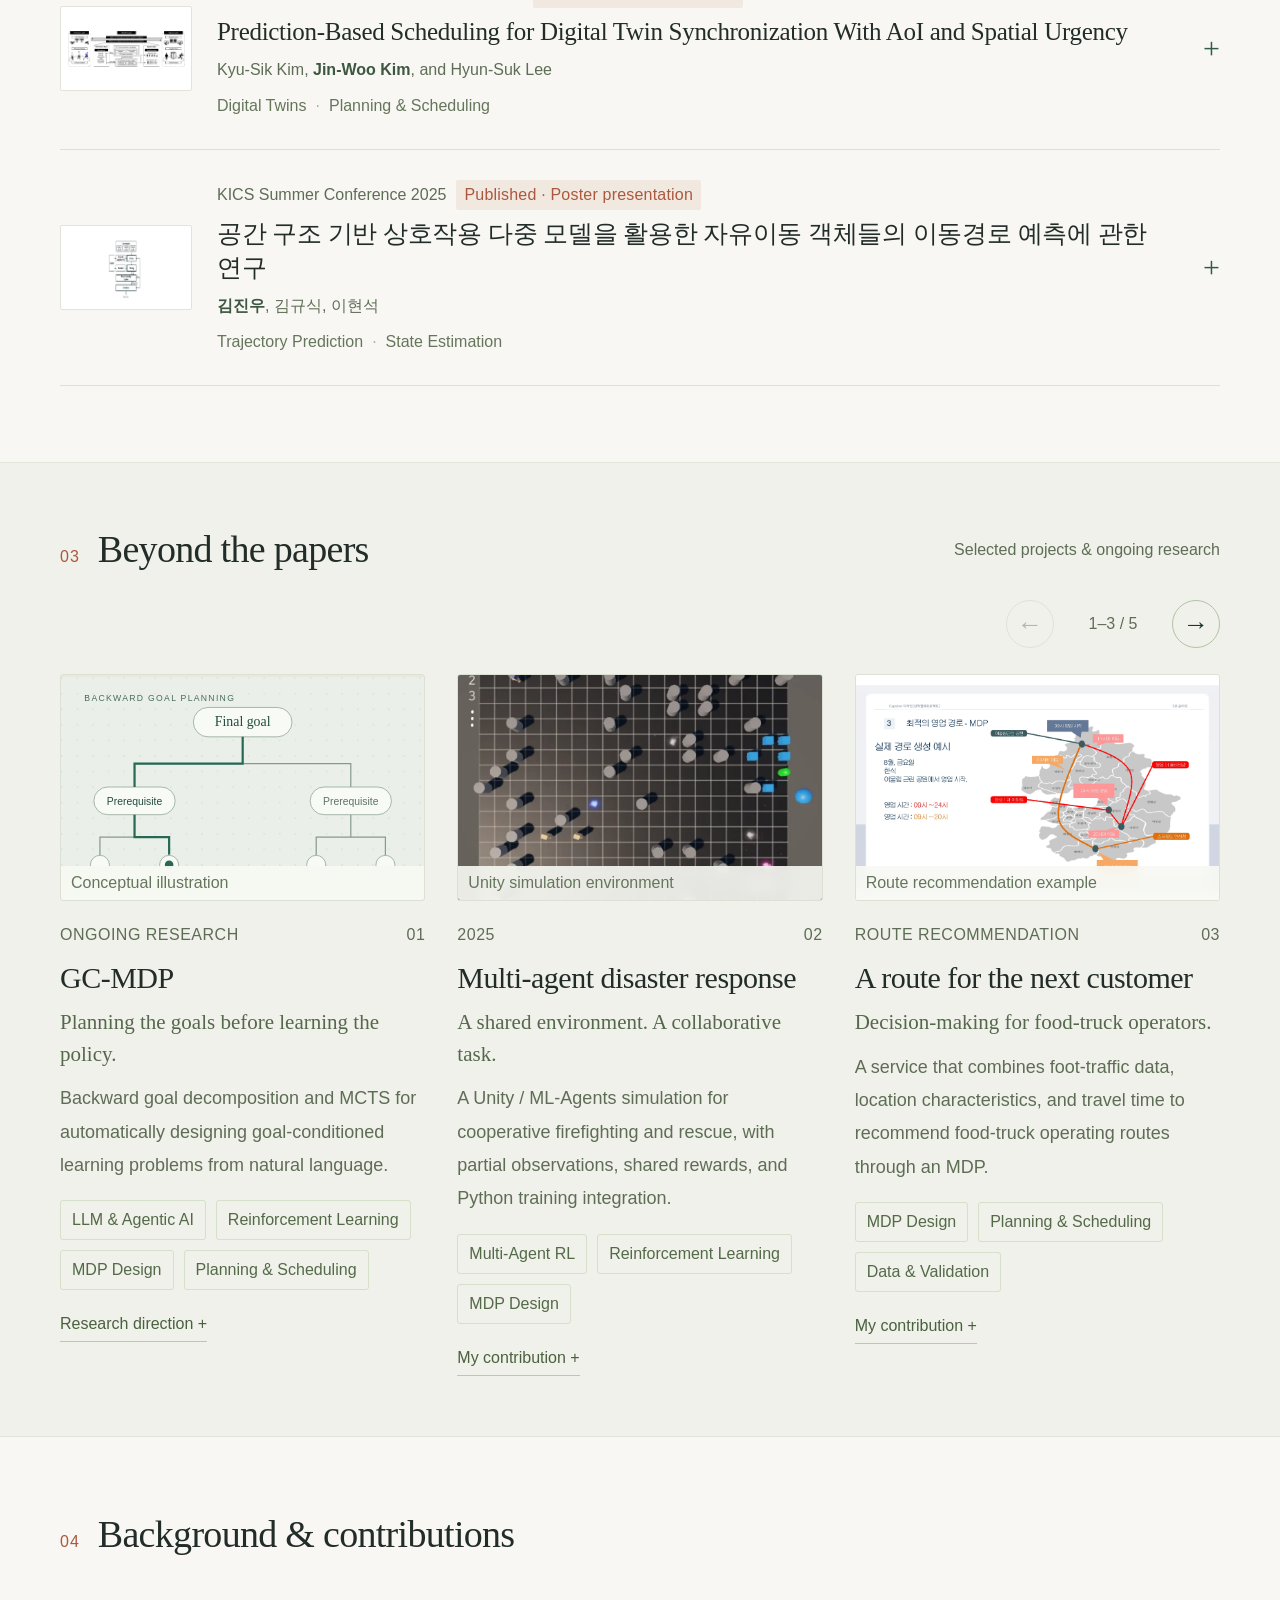
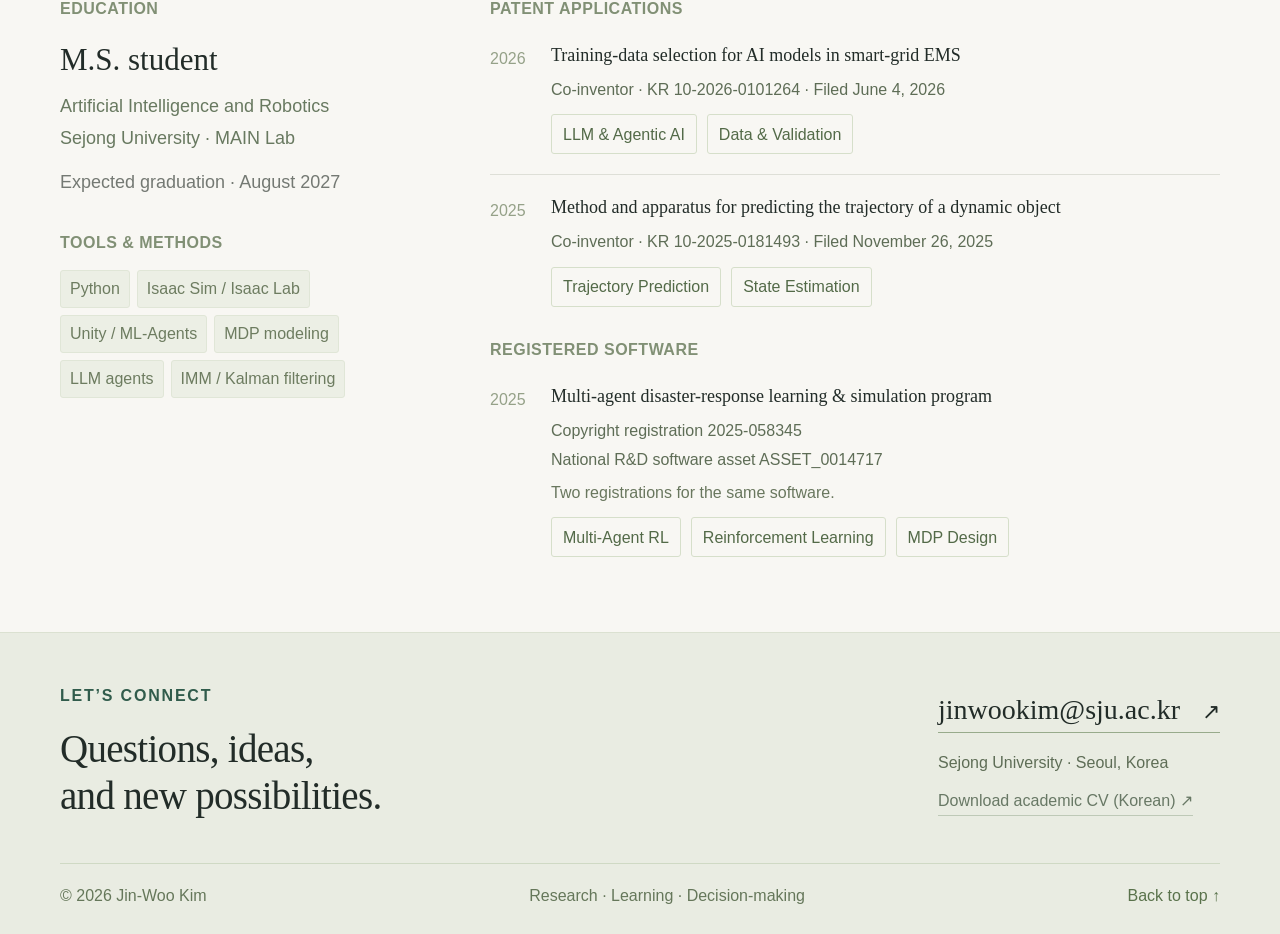
==== commit 54da20ec: "Show three Beyond cards with smooth one-card steps" ====
--- a/index.html
+++ b/index.html
@@ -13,9 +13,9 @@
   <script type="application/ld+json">{"@context": "https://schema.org", "@type": "Person", "name": "Jin-Woo Kim", "alternateName": "김진우", "url": "https://jinwookim-554.github.io/", "email": "jinwookim@sju.ac.kr", "affiliation": {"@type": "CollegeOrUniversity", "name": "Sejong University"}, "knowsAbout": ["Reinforcement Learning", "Agentic AI", "MDP Design", "Trajectory Prediction", "Digital Twins"]}</script>
   <title>Jin-Woo Kim · 김진우 | Research &amp; Projects</title>
   <link rel="icon" type="image/svg+xml" href="assets/favicon.svg">
-  <link rel="stylesheet" href="styles.css?v=20261029-beyond-carousel">
-  <script src="content.js?v=20261029-beyond-carousel" defer></script>
-  <script src="app.js?v=20261029-beyond-carousel" defer></script>
+  <link rel="stylesheet" href="styles.css?v=20261029-beyond-strip-v2">
+  <script src="content.js?v=20261029-beyond-strip-v2" defer></script>
+  <script src="app.js?v=20261029-beyond-strip-v2" defer></script>
 </head>
 <body>
   <a class="skip-link" href="#main">Skip to content</a>
@@ -106,11 +106,11 @@
         <article class="project-card" id="project-marl"><div class="project-visual"><img src="assets/marl.webp" alt="Multi-agent disaster-response simulation environment" width="1200" height="720" loading="lazy"><span class="visual-label" data-en="Unity simulation environment" data-ko="Unity 시뮬레이션 환경">Unity simulation environment</span></div><div class="project-copy"><div class="project-meta"><span>2025</span><span>02</span></div><h3 data-en="Multi-agent disaster response" data-ko="다중 에이전트 재난 대응">Multi-agent disaster response</h3><p class="project-subtitle" data-en="A shared environment. A collaborative task." data-ko="공통의 환경에서 협력하는 여러 에이전트.">A shared environment. A collaborative task.</p><p data-en="A Unity / ML-Agents simulation for cooperative firefighting and rescue, with partial observations, shared rewards, and Python training integration." data-ko="부분 관측·개별 및 공동 보상·충돌 처리를 설계하고 Python 학습 코드와 연동한 Unity·ML-Agents 기반 화재 진압·구조 협업 시뮬레이션입니다.">A Unity / ML-Agents simulation for cooperative firefighting and rescue, with partial observations, shared rewards, and Python training integration.</p><div class="entry-topic-tags" data-topics-for="marl-project"></div><details class="project-details"><summary data-en="My contribution +" data-ko="담당 역할 +">My contribution +</summary><p data-en="Designed the environment and MDP, integrated Python training code, and applied and evaluated HAPPO, QMIX, and ROMA. The work produced a prototype and registered software." data-ko="환경·MDP 설계, 학습 코드 연동, HAPPO·QMIX·ROMA 적용 및 평가를 수행했습니다. 시뮬레이션 시제품을 제작하고 소프트웨어를 등록했습니다.">Designed the environment and MDP, integrated Python training code, and applied and evaluated HAPPO, QMIX, and ROMA. The work produced a prototype and registered software.</p></details></div></article>
         <article class="project-card" id="project-foodtruck"><div class="project-visual food-visual"><img src="assets/foodtruck.webp" alt="Food-truck route recommendation example from the capstone presentation" width="1260" height="890" loading="lazy"><span class="visual-label" data-en="Route recommendation example" data-ko="영업 경로 추천 예시">Route recommendation example</span></div><div class="project-copy"><div class="project-meta"><span data-en="ROUTE RECOMMENDATION" data-ko="경로 추천 서비스">ROUTE RECOMMENDATION</span><span>03</span></div><h3 data-en="A route for the next customer" data-ko="사장님 여기요">A route for the next customer</h3><p class="project-subtitle" data-en="Decision-making for food-truck operators." data-ko="푸드트럭 상인을 위한 영업 경로 추천.">Decision-making for food-truck operators.</p><p data-en="A service that combines foot-traffic data, location characteristics, and travel time to recommend food-truck operating routes through an MDP." data-ko="유동인구·상권 특성·이동시간을 반영해 영업 경로 추천 문제를 MDP로 정의하고 Value Iteration으로 경로를 생성한 서비스입니다.">A service that combines foot-traffic data, location characteristics, and travel time to recommend food-truck operating routes through an MDP.</p><div class="entry-topic-tags" data-topics-for="foodtruck"></div><details class="project-details"><summary data-en="My contribution +" data-ko="담당 역할 +">My contribution +</summary><p data-en="As an AI team member, I worked on data preprocessing, MDP formulation, route generation with Value Iteration, and integration with the frontend and backend." data-ko="AI 담당 팀원으로 데이터 전처리, MDP 문제 설계, Value Iteration 기반 경로 생성과 프론트엔드·백엔드 연동을 수행했습니다.">As an AI team member, I worked on data preprocessing, MDP formulation, route generation with Value Iteration, and integration with the frontend and backend.</p></details></div></article>
         <article class="project-card" id="project-piaes">
-          <button class="project-visual figure-button diagram-visual" type="button" data-image="assets/piaes.svg" data-caption="PI-AES · Conceptual overview of EMS modeling and policy generation" aria-label="Enlarge PI-AES overview"><img src="assets/piaes.svg" alt="PI-AES: EMS specification, explicit MDP, and executable policy" width="980" height="360" loading="lazy"><span class="visual-label" data-en="Conceptual workflow · Select to enlarge" data-ko="연구 개념도 · 누르면 확대됩니다">Conceptual workflow · Select to enlarge</span></button>
+          <button class="project-visual figure-button paper-project-visual" type="button" data-image="assets/piaes-workflow.svg" data-caption="PI-AES · Physics-informed EMS modeling and policy generation" aria-label="Enlarge PI-AES overview"><img src="assets/piaes-workflow.svg" alt="PI-AES workflow: EMS requirements and physical constraints to explicit MDP and RL policy" width="720" height="440" loading="lazy"><span class="visual-label" data-en="Research workflow · Select to enlarge" data-ko="연구 흐름도 · 누르면 확대됩니다">Research workflow · Select to enlarge</span></button>
           <div class="project-copy"><div class="project-meta"><span data-en="RESEARCH EXPERIENCE" data-ko="연구 경험">RESEARCH EXPERIENCE</span><span>04</span></div><h3>PI-AES</h3><p class="project-subtitle" data-en="Physics-informed modeling. Executable policies." data-ko="물리 제약을 반영한 모델링과 실행 가능한 정책.">Physics-informed modeling. Executable policies.</p><p data-en="I worked on translating natural-language energy-management requirements into explicit MDP formulations and executable reinforcement-learning policies." data-ko="자연어 에너지관리 요구사항을 명시적인 MDP 수식과 실행 가능한 강화학습 정책으로 연결하는 연구를 수행했습니다.">I worked on translating natural-language energy-management requirements into explicit MDP formulations and executable reinforcement-learning policies.</p><div class="entry-topic-tags" data-topics-for="piaes"></div><details class="project-details"><summary data-en="Research overview +" data-ko="연구 내용 +">Research overview +</summary><p data-en="The workflow incorporates battery capacity, charging and discharging efficiency, and operating constraints, with RAG and data validation supporting the modeling process. Intermediate equations and code make the design inspectable." data-ko="배터리 용량·충방전 효율·운영 제약을 모델에 반영하고, RAG와 데이터 검증을 활용했습니다. 중간 수식과 코드를 사람이 확인할 수 있도록 모델링과 구현 과정을 구성했습니다.">The workflow incorporates battery capacity, charging and discharging efficiency, and operating constraints, with RAG and data validation supporting the modeling process. Intermediate equations and code make the design inspectable.</p></details></div>
         </article>
         <article class="project-card" id="project-alamp">
-          <button class="project-visual figure-button diagram-visual" type="button" data-image="assets/alamp.svg" data-caption="A-LAMP · Conceptual overview of natural-language MDP modeling and policy generation" aria-label="Enlarge A-LAMP overview"><img src="assets/alamp.svg" alt="Conceptual workflow from natural-language requirements to MDP modeling and policy generation" width="980" height="560" loading="lazy"><span class="visual-label" data-en="Conceptual workflow · Select to enlarge" data-ko="연구 개념도 · 누르면 확대됩니다">Conceptual workflow · Select to enlarge</span></button>
+          <button class="project-visual figure-button paper-project-visual" type="button" data-image="assets/alamp-paper-figure.webp" data-caption="A-LAMP · Figure 1: Human-expert and A-LAMP policy generation pipelines" aria-label="Enlarge A-LAMP overview"><img src="assets/alamp-paper-figure.webp" alt="A-LAMP paper Figure 1: comparison of policy generation pipelines" width="1340" height="450" loading="lazy"><span class="visual-label" data-en="Paper figure · Select to enlarge" data-ko="논문 그림 · 누르면 확대됩니다">Paper figure · Select to enlarge</span></button>
           <div class="project-copy"><div class="project-meta"><span data-en="RESEARCH PARTICIPATION" data-ko="공동 연구 참여">RESEARCH PARTICIPATION</span><span>05</span></div><h3>A-LAMP</h3><p class="project-subtitle" data-en="From task descriptions to policies." data-ko="작업 설명에서 의사결정 정책으로.">From task descriptions to policies.</p><p data-en="I participated in collaborative research on natural-language MDP modeling and policy generation with LLM agents." data-ko="LLM 에이전트를 활용해 자연어 요구사항을 MDP로 모델링하고 정책 생성으로 연결하는 공동 연구에 참여했습니다.">I participated in collaborative research on natural-language MDP modeling and policy generation with LLM agents.</p><div class="entry-topic-tags" data-topics-for="alamp"></div><details class="project-details"><summary data-en="Research overview +" data-ko="연구 내용 +">Research overview +</summary><p data-en="The research connects language-based task descriptions with structured decision-making problems and policy generation." data-ko="언어로 표현한 작업 설명을 구조화된 의사결정 문제와 정책 생성으로 연결하는 연구입니다.">The research connects language-based task descriptions with structured decision-making problems and policy generation.</p><a class="quiet-link" href="https://arxiv.org/abs/2512.11270" target="_blank" rel="noopener" data-en="Research paper ↗" data-ko="관련 연구 논문 ↗">Research paper ↗</a></details></div>
         </article>
         </div>
--- a/styles.css
+++ b/styles.css
@@ -33,32 +33,36 @@
 @media(max-width:360px){html{scroll-padding-top:180px}nav{display:grid;grid-template-columns:repeat(2,minmax(0,1fr));gap:4px 16px}.hero{grid-template-columns:minmax(0,1fr) 110px;gap:26px}.portrait-block{width:110px;margin-left:0}.portrait-frame{width:110px;padding:6px}.portrait-frame img{width:98px;height:122.5px}.hero h1{font-size:36px}.korean-name{font-size:20px}.header-inner{column-gap:8px}.language-switch{min-width:0;padding:8px}}
 @media(max-width:760px){.background-grid{grid-template-columns:minmax(0,1fr);gap:35px}.background-grid>div{min-width:0}}
 
-/* Beyond the papers: consistent project cards with manual navigation. */
-.project-carousel{position:relative;margin-top:32px}
-.project-carousel .project-grid{display:block;margin:0}
-.project-carousel .project-card{display:grid;grid-template-columns:minmax(0,1fr) minmax(0,1.1fr);gap:40px;align-items:start;min-width:0}
-.project-carousel .project-card+.project-card{margin-top:40px}
-.project-carousel.is-ready .project-card+.project-card{margin-top:0}
-.project-carousel .project-card[hidden]{display:none}
-.project-carousel .project-visual{grid-column:auto;grid-row:auto;aspect-ratio:1.5;margin:0;align-self:start;width:100%}
-.project-carousel .diagram-visual{border:1px solid #dce1d3;background:#edf1e8}
-.project-carousel .diagram-visual img{object-fit:contain;padding:12px 12px 42px}
+/* Beyond the papers: three cards, one-card smooth horizontal steps. */
+.project-carousel{--project-columns:3;position:relative;margin-top:26px}
+.project-carousel .project-grid{display:grid;grid-template-columns:repeat(3,minmax(0,1fr));gap:32px;margin:0}
+.project-carousel.is-ready .project-grid{display:flex;gap:32px;overflow-x:auto;scroll-snap-type:x mandatory;scrollbar-width:none;overscroll-behavior-x:contain;padding-block:4px 12px;align-items:stretch}
+.project-carousel .project-grid::-webkit-scrollbar{display:none}
+.project-carousel .project-card{display:block;min-width:0}
+.project-carousel.is-ready .project-card{flex:0 0 calc((100% - 64px)/3);scroll-snap-align:start}
+.project-carousel .project-card[hidden]{display:block}
+.project-carousel .project-visual{grid-column:auto;grid-row:auto;aspect-ratio:1.61;margin:0;width:100%}
+.project-carousel .paper-project-visual{background:#fff}
+.project-carousel .paper-project-visual img{object-fit:contain;padding:12px 12px 40px}
+.project-carousel .visual-label{font-size:16px;line-height:1.5}
 .project-copy{min-width:0}
-.project-copy .project-meta{margin-top:0}
-.project-copy h3{font-size:34px;margin-top:12px}
-.project-copy .project-subtitle{font-size:23px;margin-top:12px;line-height:1.5}
-.project-copy>p:not(.project-subtitle){font-size:18px;color:#5e6d56;line-height:1.9;margin-top:14px}
-.project-copy .entry-topic-tags{margin-top:20px}
-.project-copy .project-details{margin-top:22px}
+.project-copy .project-meta{margin-top:20px}
+.project-copy h3{font-size:30px;margin-top:10px}
+.project-copy .project-subtitle{font-size:21px;margin-top:10px;line-height:1.5}
+.project-copy>p:not(.project-subtitle){font-size:18px;color:#5e6d56;line-height:1.85;margin-top:12px}
+.project-copy .entry-topic-tags{margin-top:18px}
+.project-copy .project-details{margin-top:20px}
 .project-details .quiet-link{display:inline-block;margin-top:12px;font-size:16px}
 .project-navigation{display:flex;align-items:center;justify-content:flex-end;gap:18px;margin-bottom:22px}
 .project-navigation[hidden]{display:none}
-.project-navigation button{display:grid;place-items:center;width:50px;height:50px;border:1px solid #b3c3a6;border-radius:50%;background:transparent;color:var(--deep);font-size:26px;line-height:1;transition:background .15s,color .15s}
-.project-navigation button:hover{background:var(--deep);color:#fff}
+.project-navigation button{display:grid;place-items:center;width:48px;height:48px;border:1px solid #b3c3a6;border-radius:50%;background:transparent;color:var(--deep);font-size:26px;line-height:1;transition:background .15s,color .15s}
+.project-navigation button:hover:not(:disabled){background:var(--deep);color:#fff}
+.project-navigation button:disabled{opacity:.3;cursor:default}
 .project-navigation button:focus-visible{outline:3px solid #6e8a56;outline-offset:4px}
-#project-position{font-size:16px;font-variant-numeric:tabular-nums;color:#5e6d56;min-width:64px;text-align:center}
-html[lang="ko"] .project-copy h3{font-size:30px}
-html[lang="ko"] .project-copy .project-subtitle{font-family:var(--sans);font-size:21px}
-@media(min-width:1400px){.project-carousel.is-ready{padding-inline:18px}.project-navigation{margin:0}.project-navigation button{position:absolute;top:130px}.project-navigation #project-prev{left:-60px}.project-navigation #project-next{right:-60px}#project-position{position:absolute;right:18px;top:-33px}}
-@media(max-width:760px){.project-carousel{margin-top:25px}.project-carousel .project-card{grid-template-columns:minmax(0,1fr);gap:24px}.project-navigation{justify-content:space-between;margin-bottom:20px}.project-carousel .project-visual{aspect-ratio:1.5;max-width:540px}.project-copy h3{font-size:30px}.project-copy .project-subtitle{font-size:22px}.project-copy>p:not(.project-subtitle){font-size:18px}.project-navigation button{width:48px;height:48px}html[lang="ko"] .project-copy h3{font-size:28px}}
-@media print{.project-navigation{display:none}.project-carousel .project-card[hidden]{display:grid}.project-carousel.is-ready .project-card+.project-card{margin-top:40px}.project-carousel .project-card{break-inside:avoid}}
+#project-position{font-size:16px;font-variant-numeric:tabular-nums;color:#5e6d56;min-width:82px;text-align:center}
+html[lang="ko"] .project-copy h3{font-size:26px}
+html[lang="ko"] .project-copy .project-subtitle{font-family:var(--sans);font-size:20px}
+@media(max-width:999px) and (min-width:700px){.project-carousel{--project-columns:2}.project-carousel.is-ready .project-card{flex-basis:calc((100% - 32px)/2)}.project-carousel .project-grid{grid-template-columns:repeat(2,minmax(0,1fr))}}
+@media(max-width:699px){.project-carousel{--project-columns:1;margin-top:24px}.project-carousel .project-grid{grid-template-columns:minmax(0,1fr)}.project-carousel.is-ready .project-card{flex-basis:100%}.project-navigation{justify-content:space-between;margin-bottom:18px}.project-copy h3{font-size:30px}.project-copy .project-subtitle{font-size:22px}html[lang="ko"] .project-copy h3{font-size:28px}}
+@media(prefers-reduced-motion:reduce){.project-carousel .project-grid{scroll-behavior:auto}}
+@media print{.project-navigation{display:none}.project-carousel.is-ready .project-grid{display:grid;overflow:visible}.project-carousel .project-card{break-inside:avoid}}
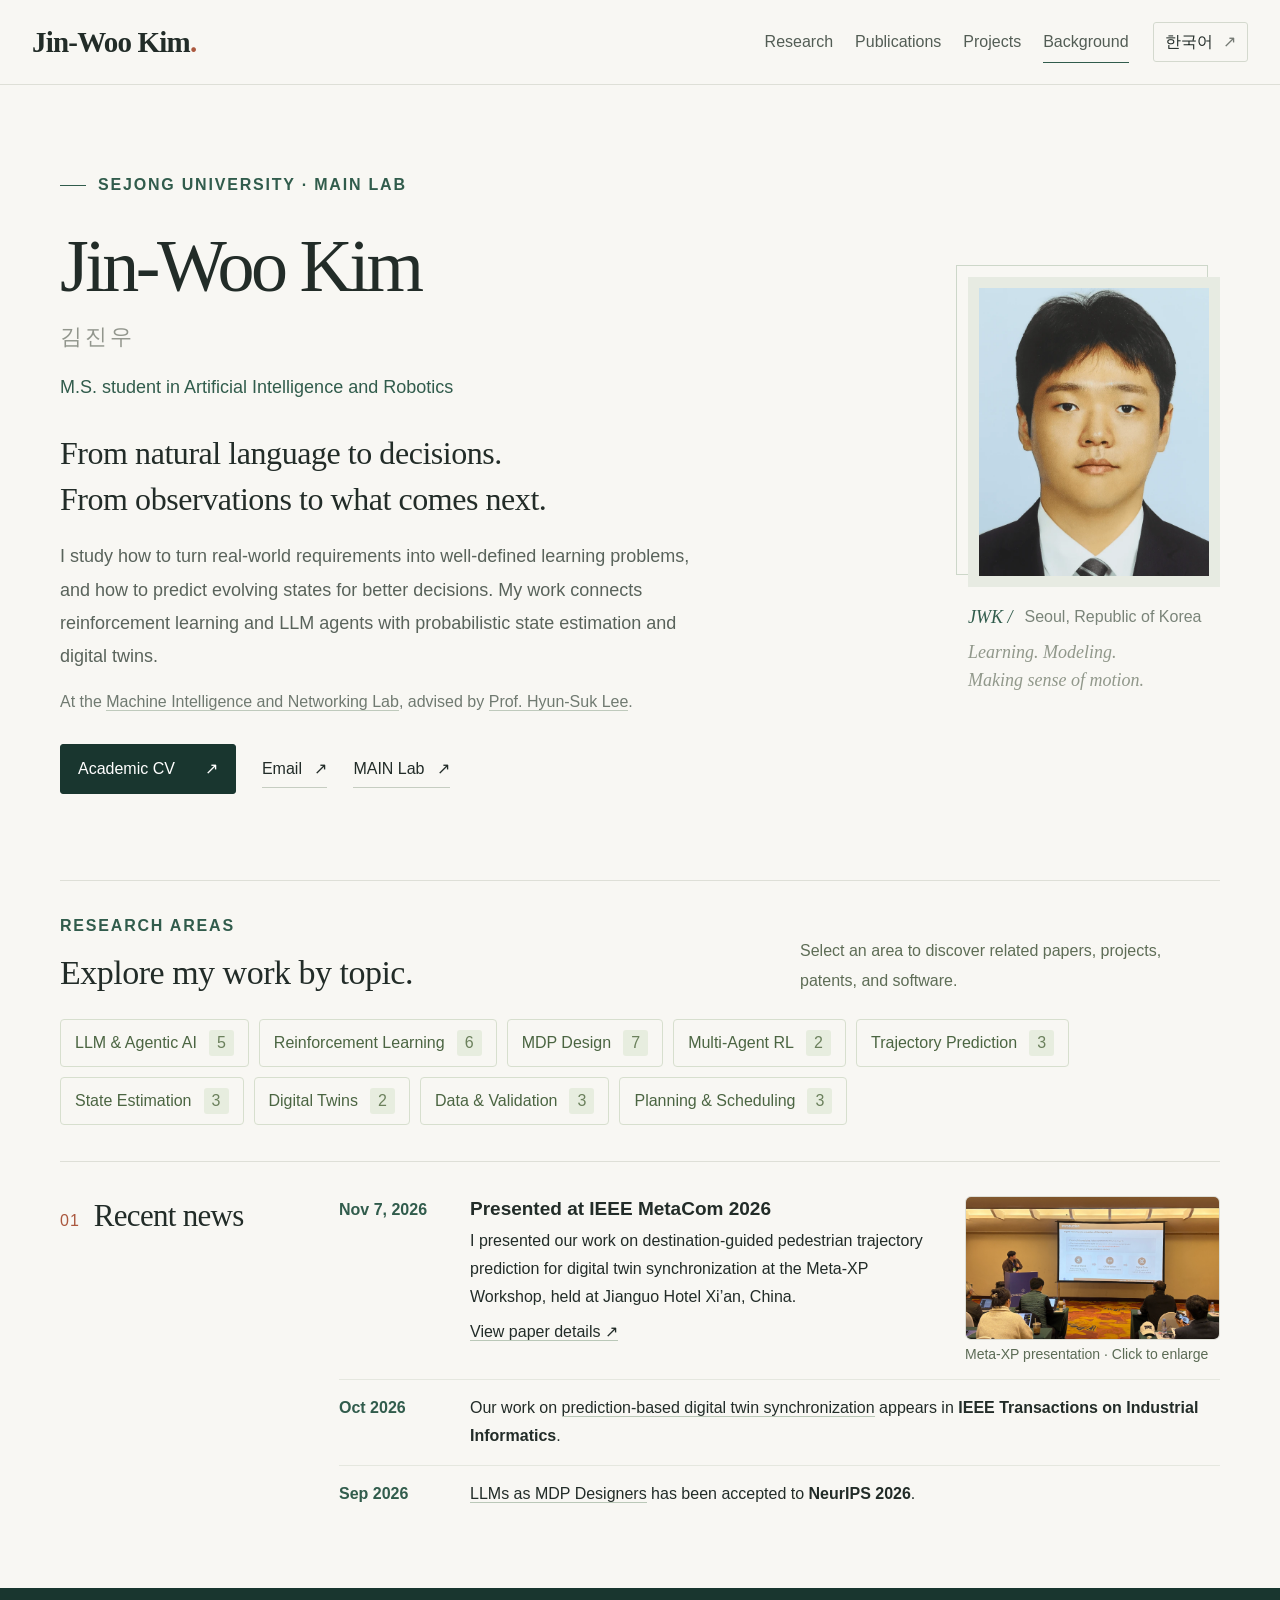
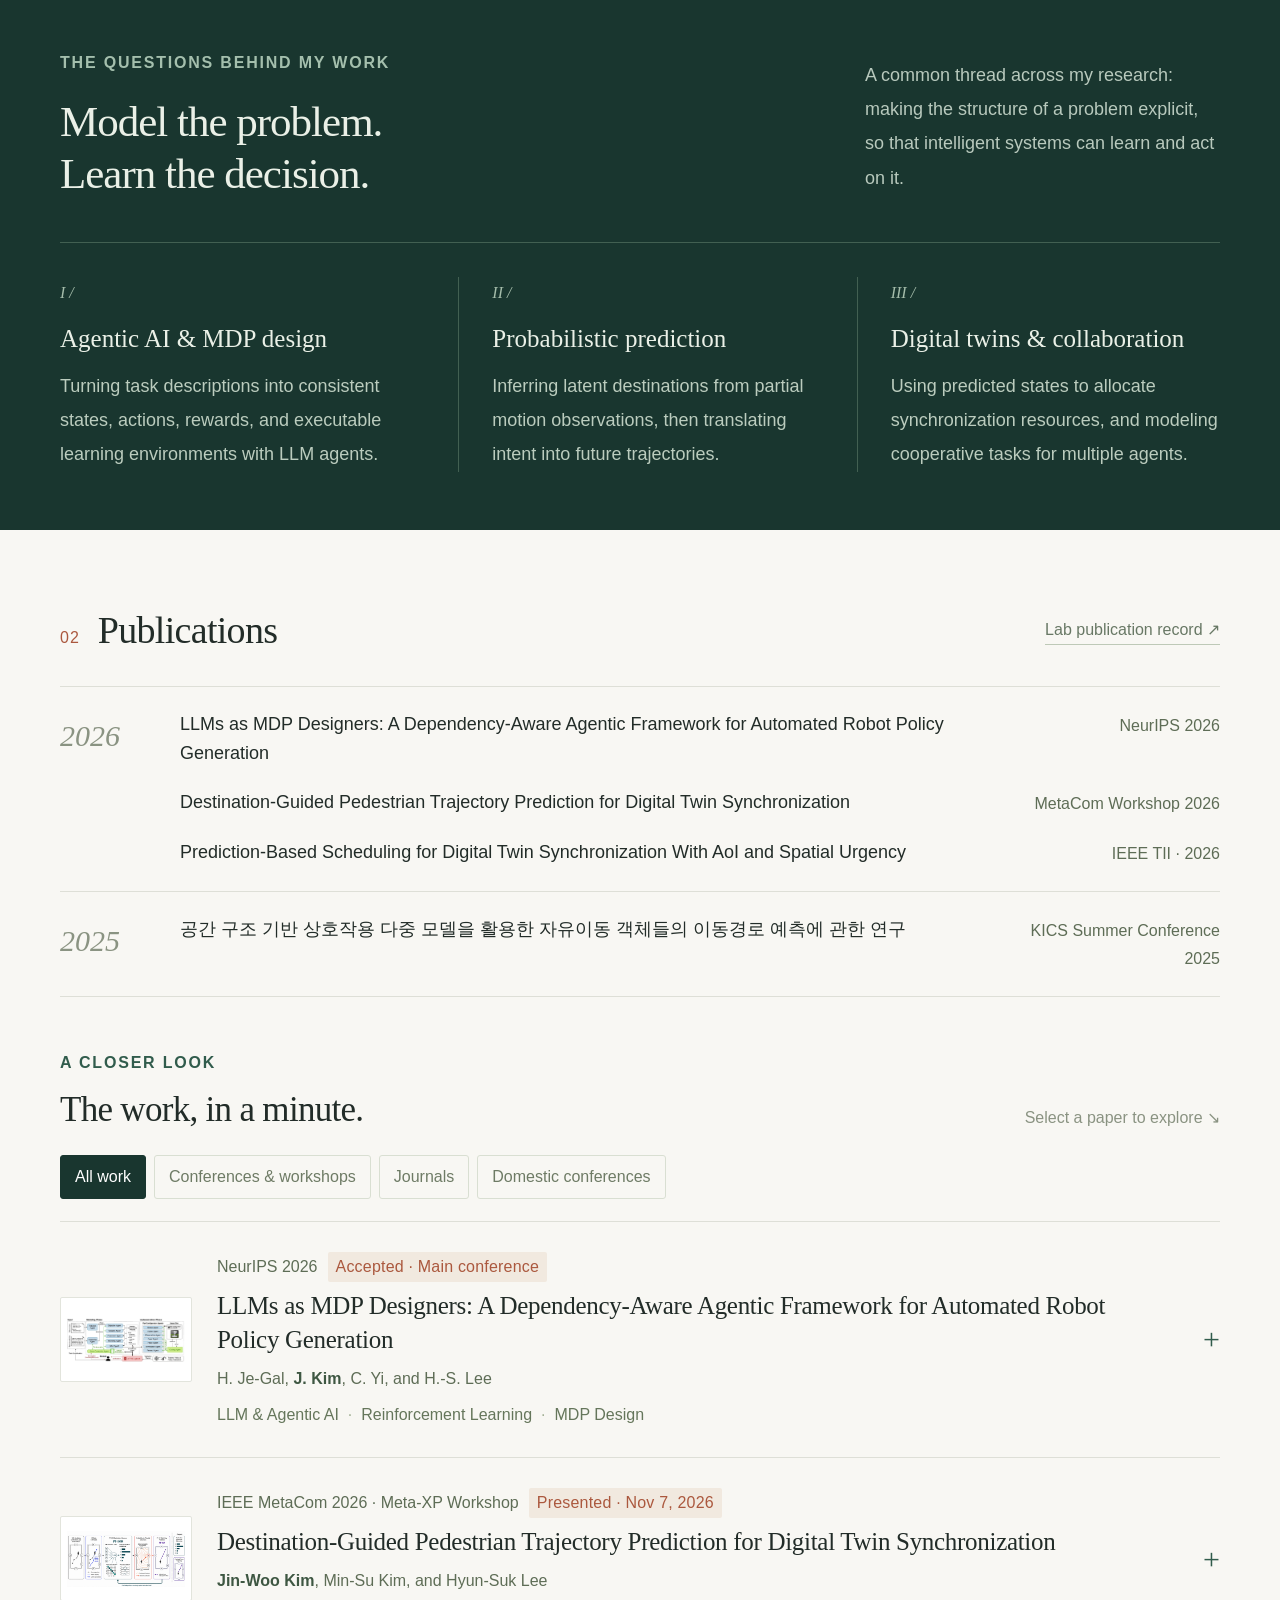
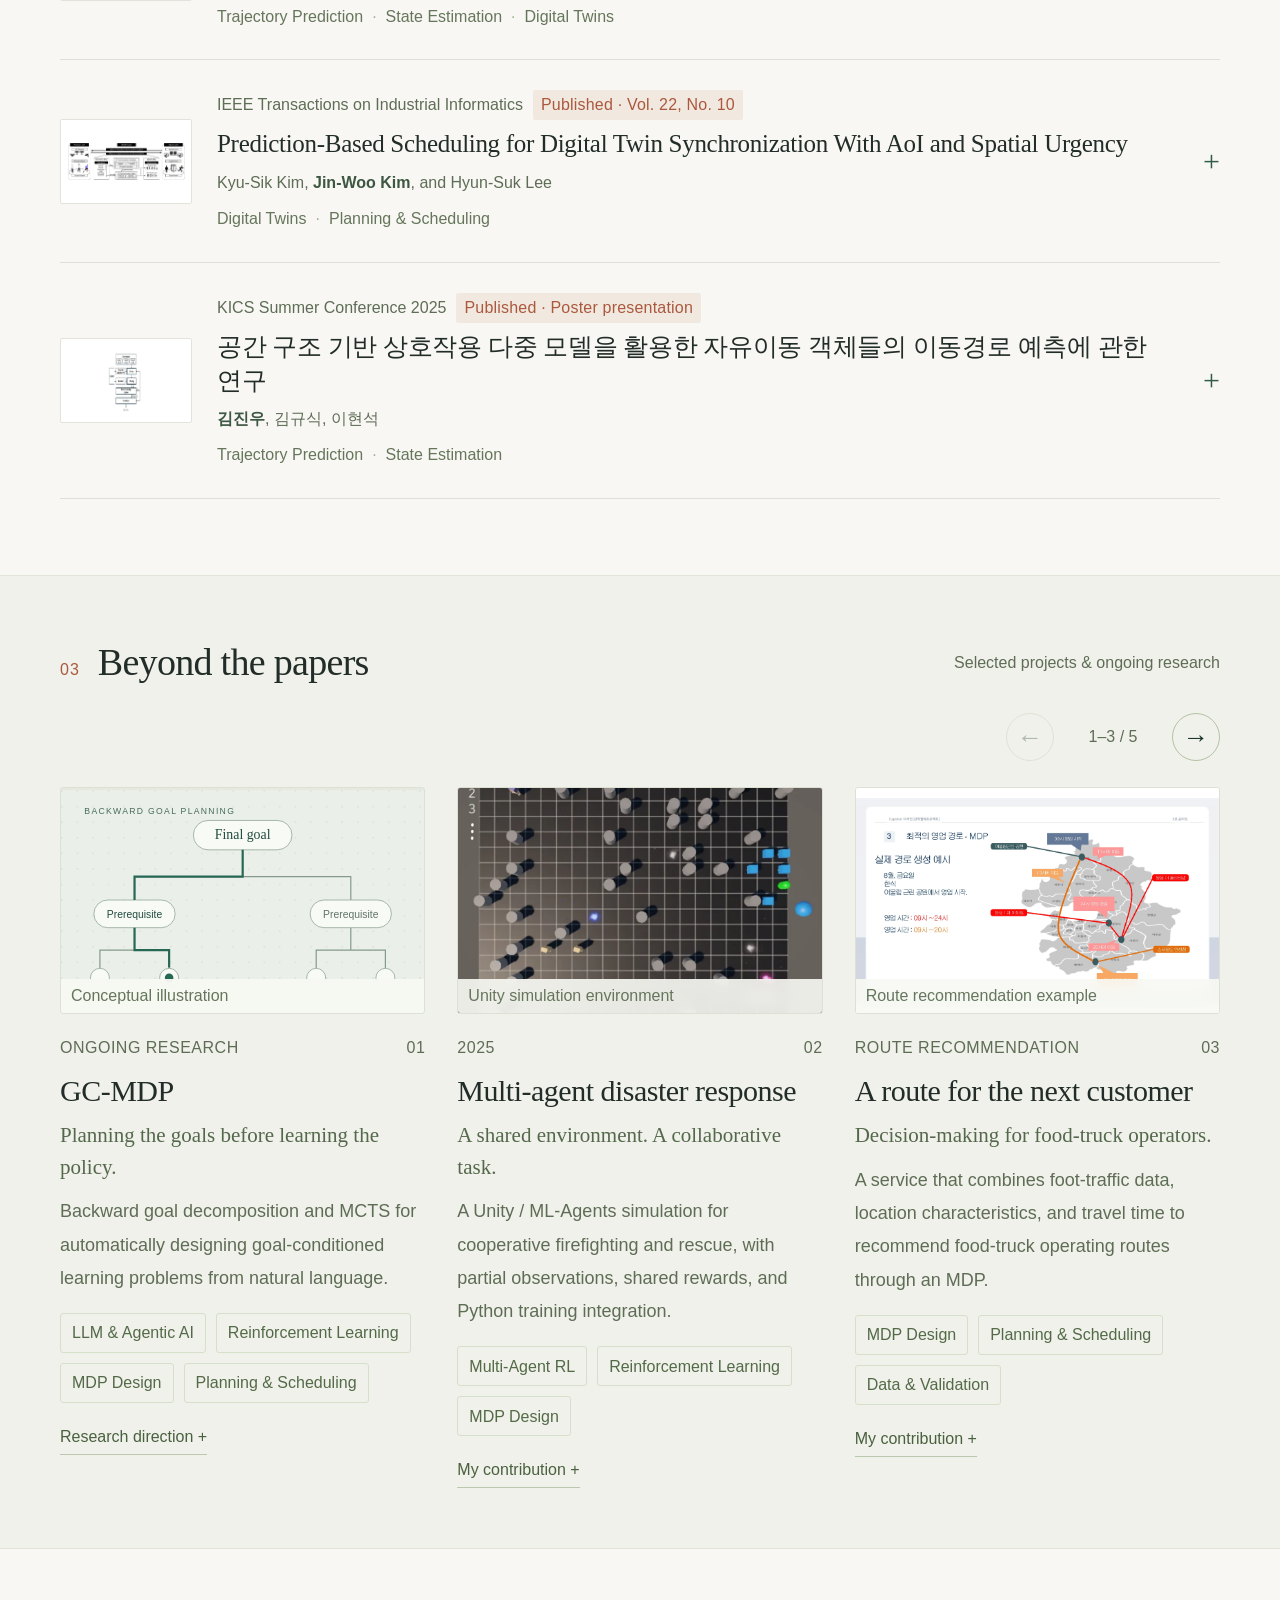
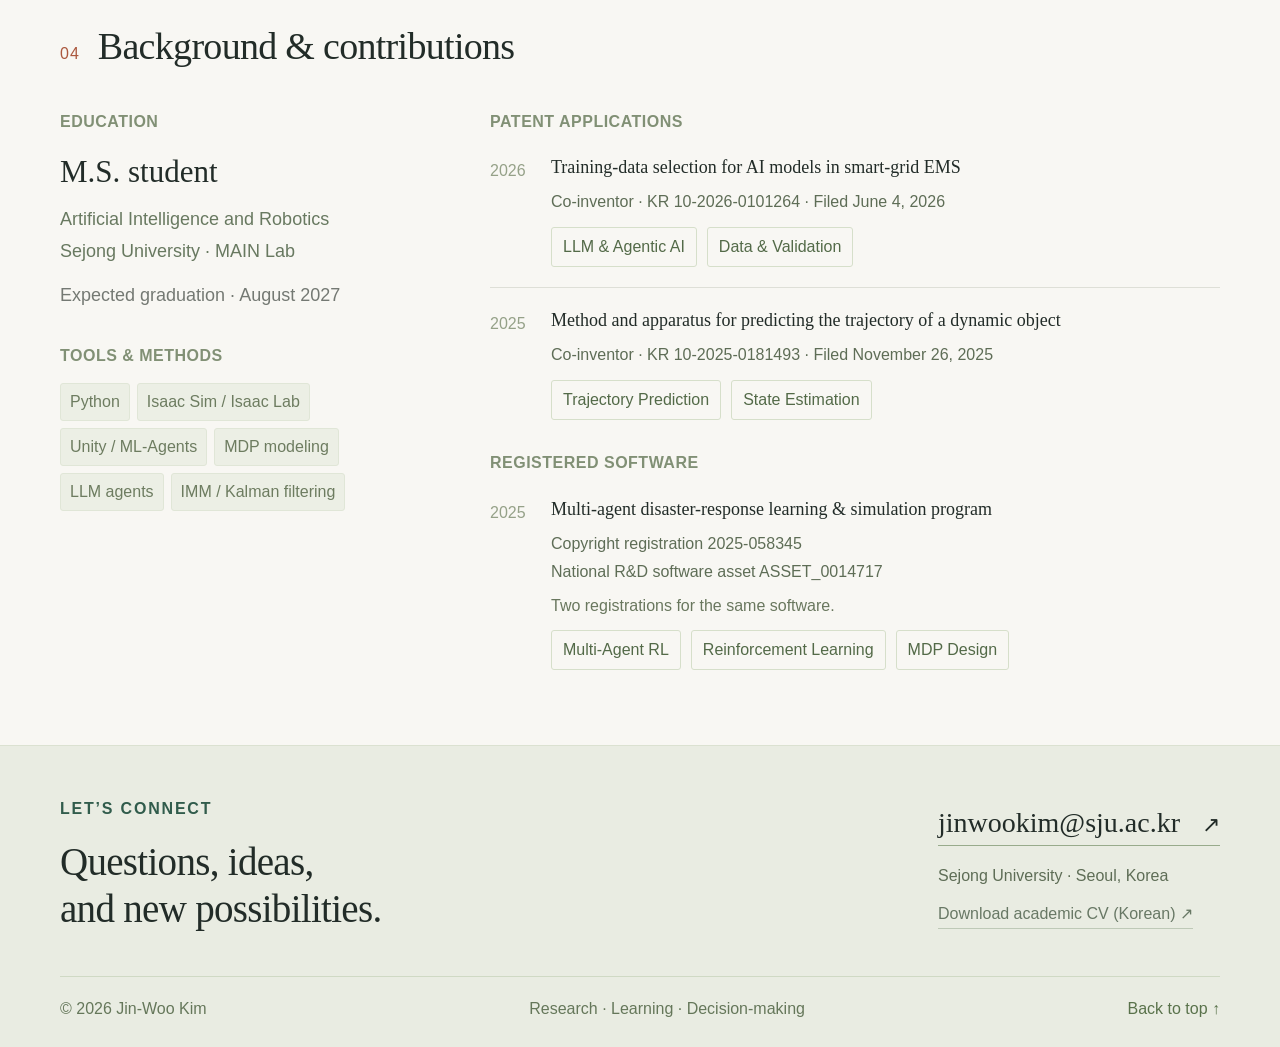
==== commit 4809c2da: "Announce Meta-XP 2026 presentation" ====
--- a/index.html
+++ b/index.html
@@ -13,8 +13,8 @@
   <script type="application/ld+json">{"@context": "https://schema.org", "@type": "Person", "name": "Jin-Woo Kim", "alternateName": "김진우", "url": "https://jinwookim-554.github.io/", "email": "jinwookim@sju.ac.kr", "affiliation": {"@type": "CollegeOrUniversity", "name": "Sejong University"}, "knowsAbout": ["Reinforcement Learning", "Agentic AI", "MDP Design", "Trajectory Prediction", "Digital Twins"]}</script>
   <title>Jin-Woo Kim · 김진우 | Research &amp; Projects</title>
   <link rel="icon" type="image/svg+xml" href="assets/favicon.svg">
-  <link rel="stylesheet" href="styles.css?v=20261029-beyond-strip-v2">
-  <script src="content.js?v=20261029-beyond-strip-v2" defer></script>
+  <link rel="stylesheet" href="styles.css?v=20261112-metaxp">
+  <script src="content.js?v=20261112-metaxp" defer></script>
   <script src="app.js?v=20261029-beyond-strip-v2" defer></script>
 </head>
 <body>
@@ -66,9 +66,25 @@
     <section class="news-section wrap" id="news" aria-labelledby="news-title">
       <div class="section-label"><span class="section-number">01</span><h2 id="news-title" data-en="Recent news" data-ko="최근 소식">Recent news</h2></div>
       <div class="news-list">
+        <article class="news-row news-presentation">
+          <time datetime="2026-11-07" data-en="Nov 7, 2026" data-ko="2026. 11. 7.">Nov 7, 2026</time>
+          <div class="news-presentation-body">
+            <div>
+              <h3 data-en="Presented at IEEE MetaCom 2026" data-ko="IEEE MetaCom 2026 발표">Presented at IEEE MetaCom 2026</h3>
+              <p data-en="I presented our work on destination-guided pedestrian trajectory prediction for digital twin synchronization at the Meta-XP Workshop, held at Jianguo Hotel Xi’an, China." data-ko="중국 시안 Jianguo Hotel Xi’an에서 열린 Meta-XP 워크숍에서 디지털 트윈 동기화를 위한 목적지 유도 보행자 경로 예측 연구를 발표했습니다.">I presented our work on destination-guided pedestrian trajectory prediction for digital twin synchronization at the Meta-XP Workshop, held at Jianguo Hotel Xi’an, China.</p>
+              <a href="#paper-ptimm" data-en="View paper details ↗" data-ko="논문 자세히 보기 ↗">View paper details ↗</a>
+            </div>
+            <figure class="news-presentation-photo">
+              <button type="button" class="figure-button" data-image="assets/metaxp-2026-presentation.jpg" data-caption="Meta-XP Workshop · Jianguo Hotel Xi’an · 7 Nov 2026">
+                <img src="assets/metaxp-2026-presentation.jpg" alt="" width="5712" height="4284" loading="lazy" decoding="async">
+                <span class="sr-only" data-en="Enlarge photo of Jin-Woo Kim presenting at Meta-XP" data-ko="Meta-XP 김진우 발표 사진 확대">Enlarge photo of Jin-Woo Kim presenting at Meta-XP</span>
+              </button>
+              <figcaption data-en="Meta-XP presentation · Click to enlarge" data-ko="Meta-XP 발표 현장 · 눌러서 확대">Meta-XP presentation · Click to enlarge</figcaption>
+            </figure>
+          </div>
+        </article>
         <div class="news-row"><time datetime="2026-10">Oct 2026</time><p data-en="Our work on <a href='#paper-pbs'>prediction-based digital twin synchronization</a> appears in <strong>IEEE Transactions on Industrial Informatics</strong>." data-ko="예측 기반 디지털 트윈 동기화 연구가 <strong>IEEE Transactions on Industrial Informatics</strong> 10월호에 게재되었습니다. <a href='#paper-pbs'>논문 보기 ↗</a>">Our work on <a href="#paper-pbs">prediction-based digital twin synchronization</a> appears in <strong>IEEE Transactions on Industrial Informatics</strong>.</p></div>
         <div class="news-row"><time datetime="2026-09">Sep 2026</time><p data-en="<a href='#paper-arpg'>LLMs as MDP Designers</a> has been accepted to <strong>NeurIPS 2026</strong>." data-ko="<a href='#paper-arpg'>LLMs as MDP Designers</a>가 <strong>NeurIPS 2026 메인 컨퍼런스</strong>에 채택되었습니다."><a href="#paper-arpg">LLMs as MDP Designers</a> has been accepted to <strong>NeurIPS 2026</strong>.</p></div>
-        <div class="news-row upcoming"><span class="date-label" data-en="Coming up" data-ko="발표 예정">Coming up</span><p data-en="Destination-guided pedestrian prediction at the <strong>IEEE MetaCom 2026 Meta-XP Workshop</strong> · November 2026." data-ko="<strong>IEEE MetaCom 2026 Meta-XP 워크숍</strong>에서 목적지 유도 보행자 경로 예측 연구를 발표할 예정입니다. · 2026년 11월">Destination-guided pedestrian prediction at the <strong>IEEE MetaCom 2026 Meta-XP Workshop</strong> · November 2026.</p></div>
       </div>
     </section>
 
--- a/styles.css
+++ b/styles.css
@@ -66,3 +66,12 @@
 @media(max-width:699px){.project-carousel{--project-columns:1;margin-top:24px}.project-carousel .project-grid{grid-template-columns:minmax(0,1fr)}.project-carousel.is-ready .project-card{flex-basis:100%}.project-navigation{justify-content:space-between;margin-bottom:18px}.project-copy h3{font-size:30px}.project-copy .project-subtitle{font-size:22px}html[lang="ko"] .project-copy h3{font-size:28px}}
 @media(prefers-reduced-motion:reduce){.project-carousel .project-grid{scroll-behavior:auto}}
 @media print{.project-navigation{display:none}.project-carousel.is-ready .project-grid{display:grid;overflow:visible}.project-carousel .project-card{break-inside:avoid}}
+
+.news-presentation-body{display:grid;grid-template-columns:minmax(0,1fr) minmax(180px,34%);gap:18px;align-items:start}
+.news-presentation h3{font-size:19px;font-weight:600;line-height:1.35;margin:0 0 6px}
+.news-presentation p{margin:0 0 7px}
+.news-presentation-photo{margin:0;min-width:0}
+.news-presentation-photo .figure-button{border:1px solid var(--line);border-radius:6px;overflow:hidden}
+.news-presentation-photo img{display:block;width:100%;height:auto;aspect-ratio:16/9;object-fit:cover;object-position:50% 74%}
+.news-presentation-photo figcaption{font-size:14px;line-height:1.4;color:#5b6b55;margin-top:5px}
+@media(max-width:900px){.news-presentation-body{grid-template-columns:minmax(0,1fr);gap:12px}.news-presentation-photo{max-width:360px}}
